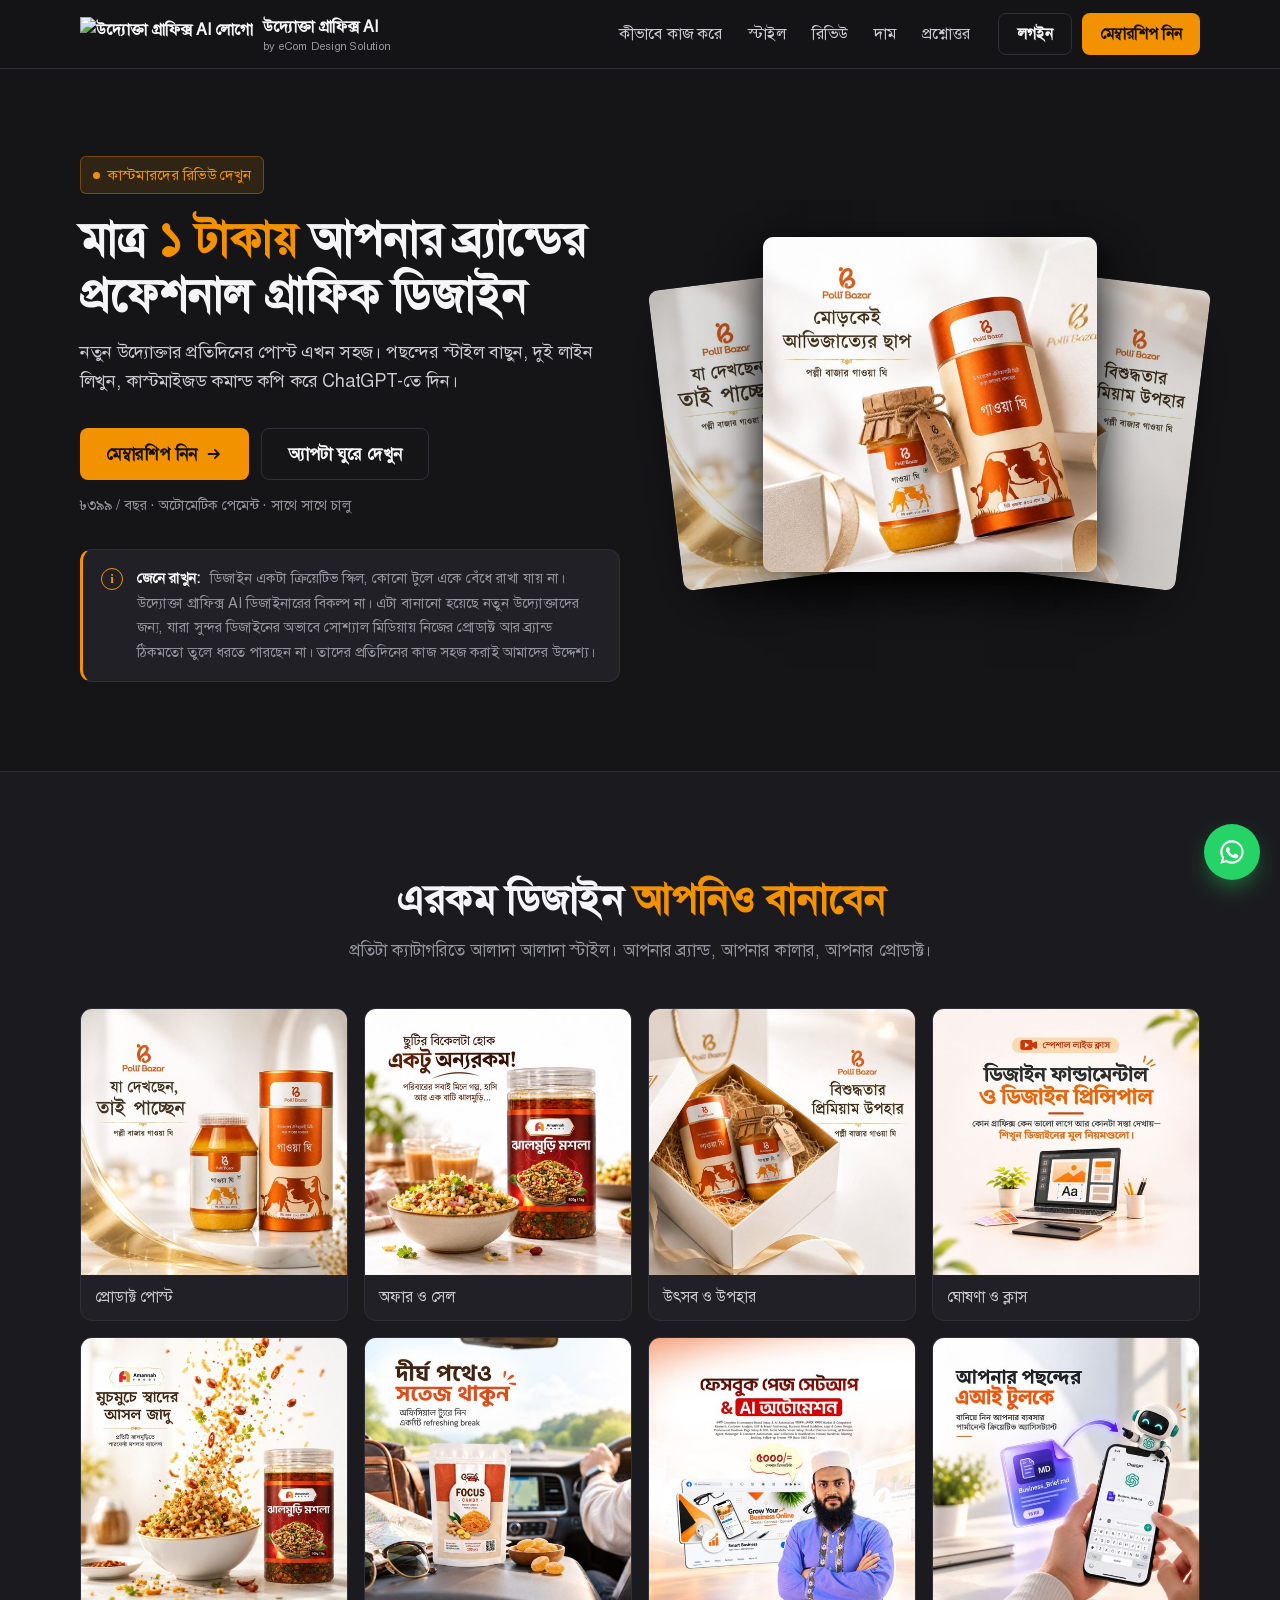
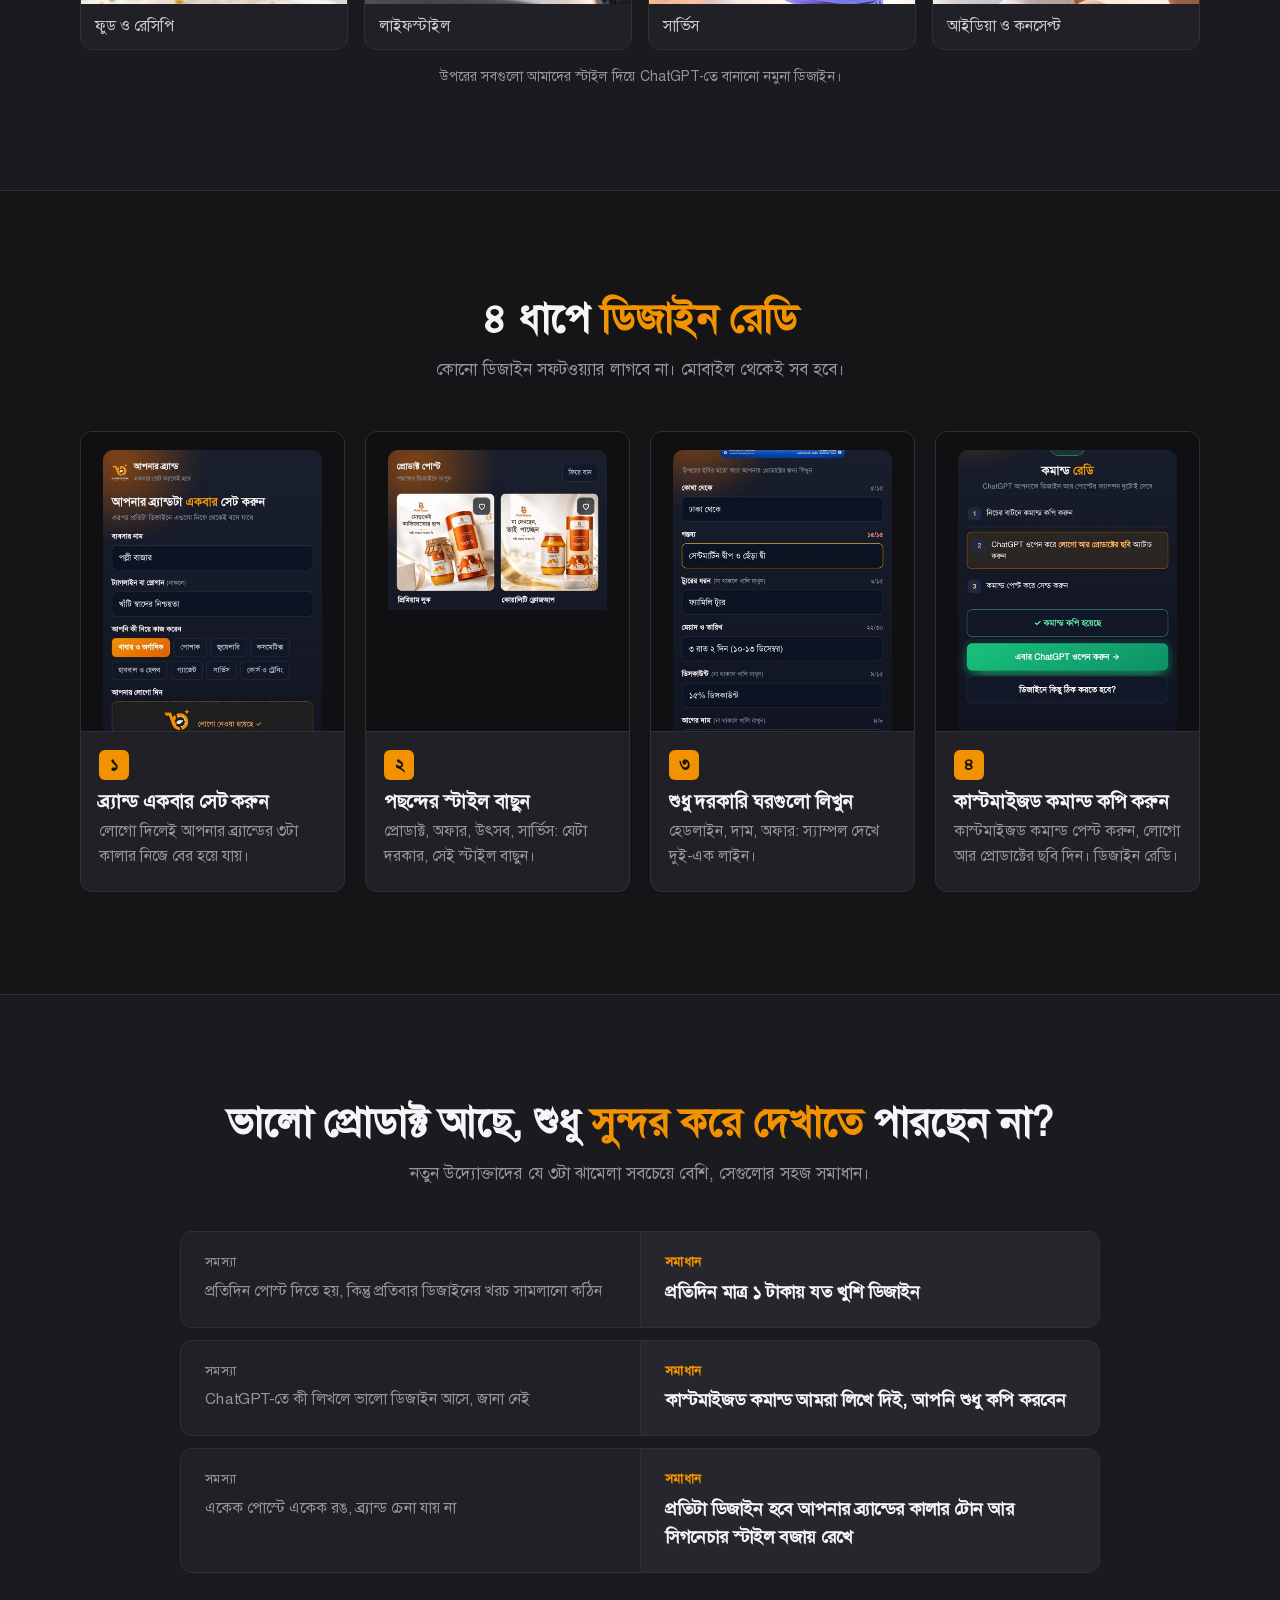
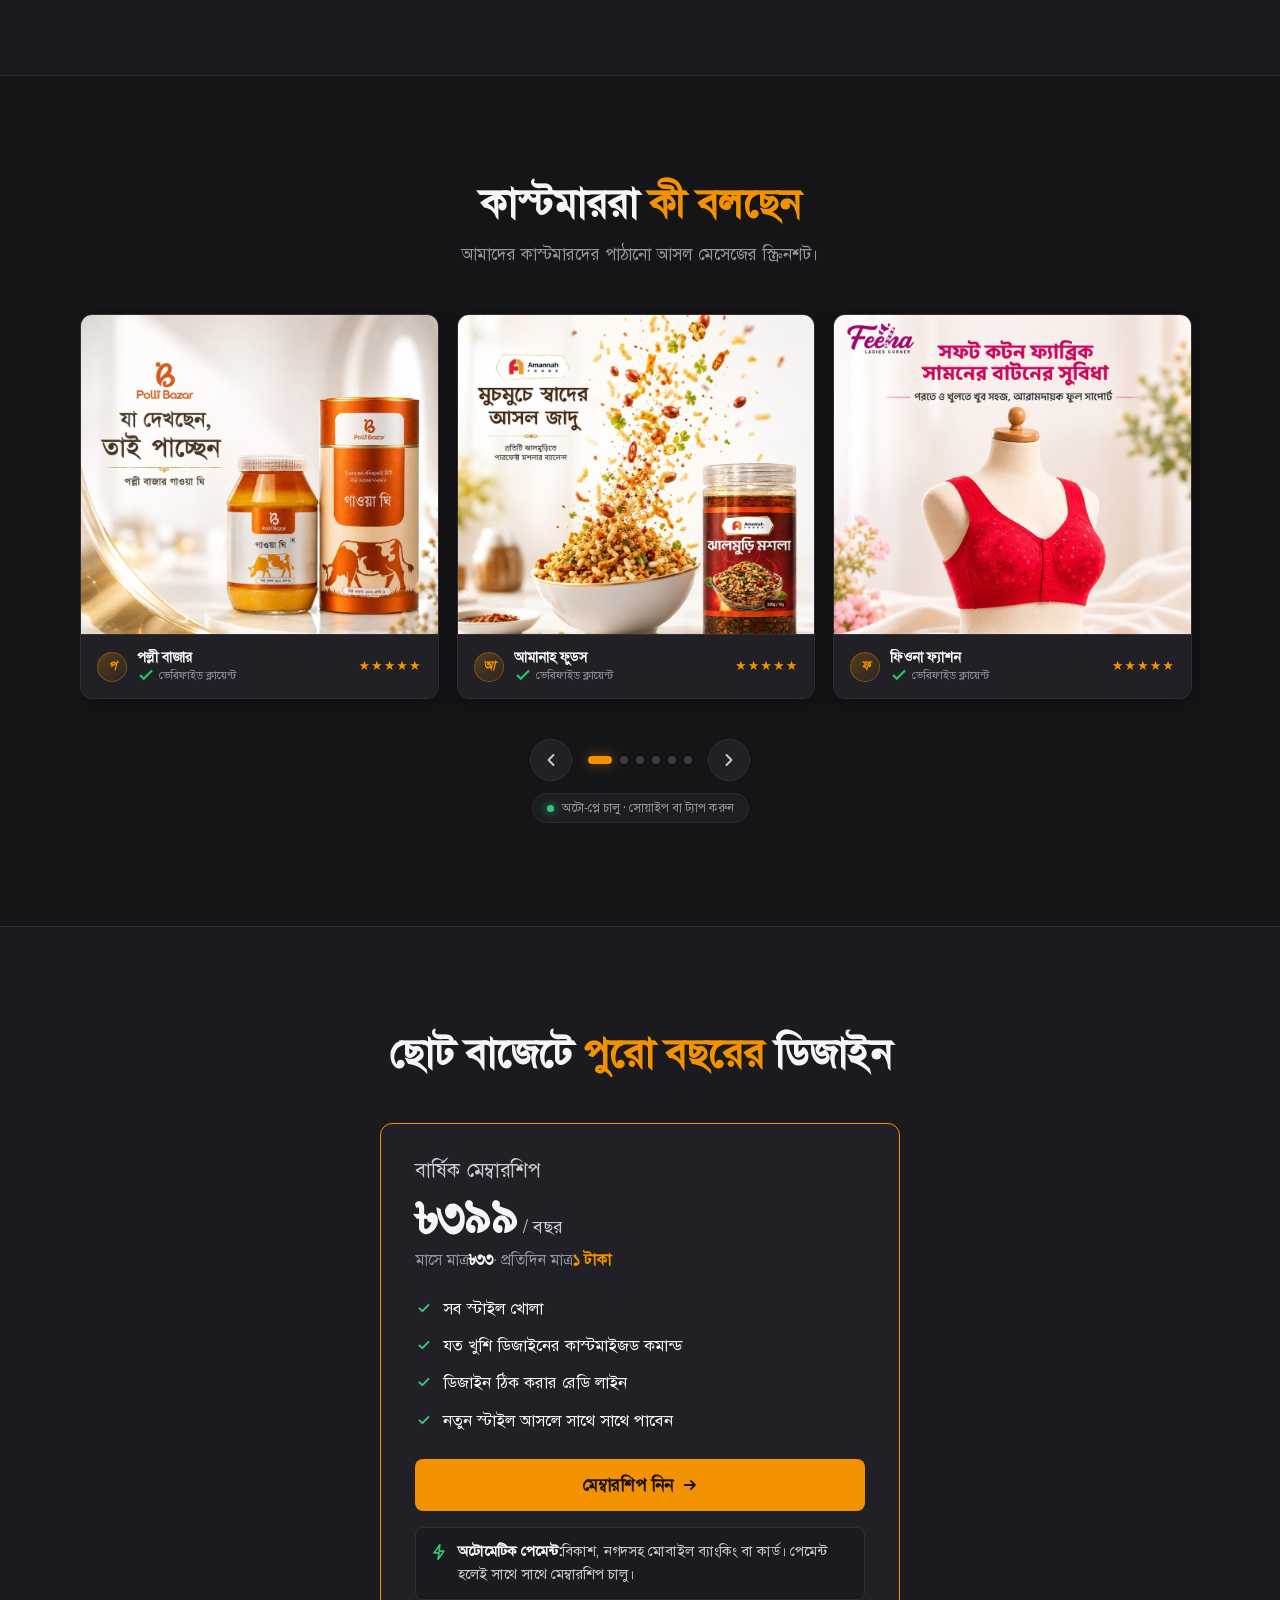
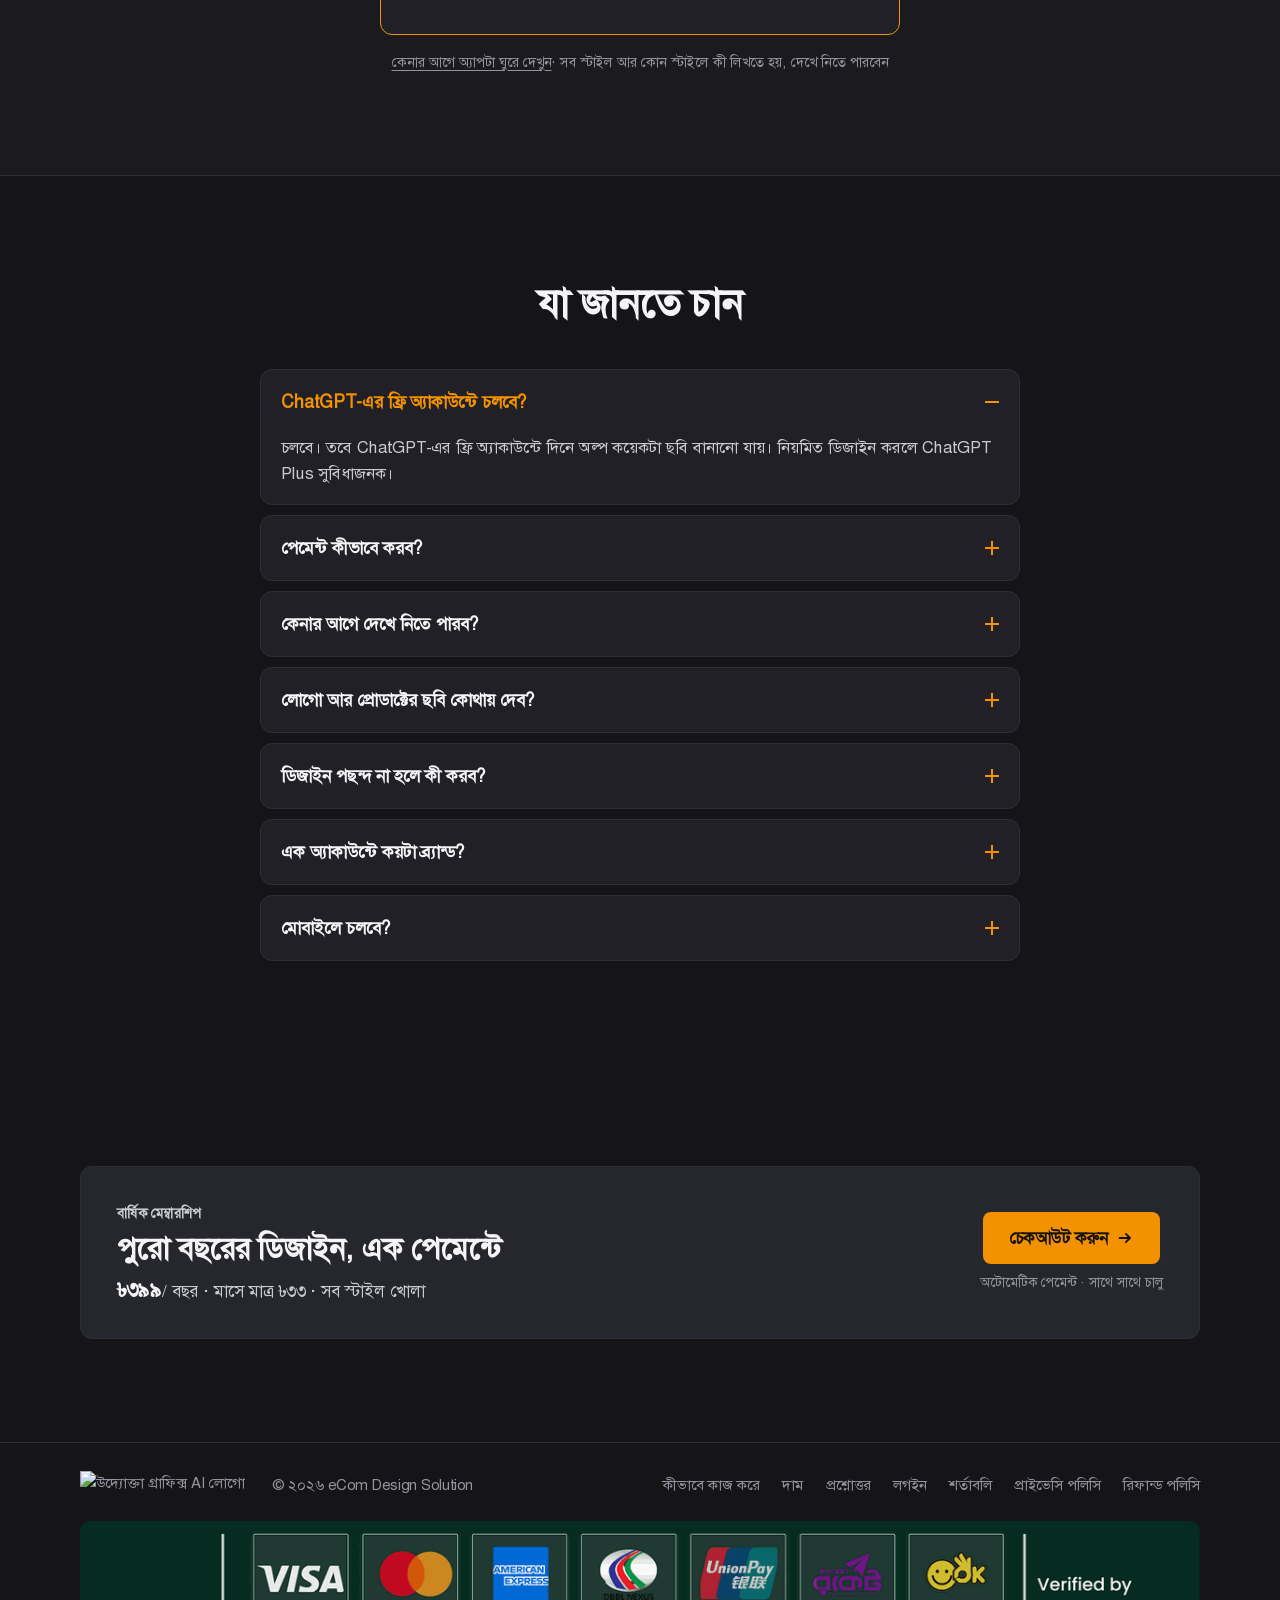
==== index.html @ bb4ae28c "commit" ====
<!DOCTYPE html>
<html lang="bn">
<head>
<meta charset="utf-8">
<meta name="viewport" content="width=device-width, initial-scale=1.0, viewport-fit=cover">
<meta name="theme-color" content="#151518">
<title>উদ্যোক্তা গ্রাফিক্স AI</title>
<link rel="manifest" href="manifest.json">
<link rel="apple-touch-icon" href="images/icon-192.png">
<link rel="icon" type="image/png" href="images/logos/logo.png">
<link rel="stylesheet" href="css/index.css">
</head>
<body>
<!-- ১. হেডার ও নেভিগেশন বার -->
<header><div class="wrap nav">
<a class="lg" href="#"><img alt="উদ্যোক্তা গ্রাফিক্স AI লোগো" src="images/logos/Uddokta%20Graphic%20Ai-01.png"/><span><span data-lp="L9cece10c">উদ্যোক্তা গ্রাফিক্স AI</span><small>by eCom Design Solution</small></span></a>
<ul><li><a data-lp="L5c9da3b7" href="#how">কীভাবে কাজ করে</a></li><li><a data-lp="Le28e2a93" href="#gallery">স্টাইল</a></li><li><a data-lp="Lf4ff07c8" href="#reviews">রিভিউ</a></li><li><a data-lp="Lcedb521e" href="#price">দাম</a></li><li><a data-lp="L116b6557" href="#faq">প্রশ্নোত্তর</a></li></ul>
<div class="act"><a class="btn gh" data-lp="L86b9a1b4" href="/app/login">লগইন</a><a class="btn pri" data-lp="Lbc82fc73" href="#price">মেম্বারশিপ নিন</a></div>
</div></header>
<main>
<!-- ২. হিরো সেকশন -->
<section class="hero"><div class="wrap hg">
<div class="htx">
<a class="badge" href="#reviews"><i></i><span data-lp="L352c7e19">কাস্টমারদের রিভিউ দেখুন</span></a>
<h1 data-lp="L9a6b7ddb">মাত্র <em>১ টাকায়</em> আপনার ব্র্যান্ডের<br class="db"/> প্রফেশনাল গ্রাফিক ডিজাইন</h1>
<p class="sub" data-lp="L77fd1d32">নতুন উদ্যোক্তার প্রতিদিনের পোস্ট এখন সহজ। পছন্দের স্টাইল বাছুন, দুই লাইন লিখুন, কাস্টমাইজড কমান্ড কপি করে ChatGPT-তে দিন।</p>
<div class="cta"><a class="btn pri" href="#price"><span data-lp="Lbc82fc73">মেম্বারশিপ নিন</span><svg aria-hidden="true" viewbox="0 0 20 20"><path d="M4 10h11m-4-4.5L15.5 10 11 14.5" fill="none" stroke="currentColor" stroke-linecap="round" stroke-linejoin="round" stroke-width="2"></path></svg></a><a class="btn gh" data-lp="L3caca433" href="/app/home">অ্যাপটা ঘুরে দেখুন</a></div>
<p class="pnote" data-lp="L1dfa3d6a">৳৩৯৯ / বছর · অটোমেটিক পেমেন্ট · সাথে সাথে চালু</p>
<aside aria-label="জেনে রাখুন" class="notice dsk"><span aria-hidden="true" class="ni">i</span><p><b data-lp="Lfc6a358a">জেনে রাখুন:</b> <span data-lp="L363a0682">ডিজাইন একটা ক্রিয়েটিভ স্কিল, কোনো টুলে একে বেঁধে রাখা যায় না। উদ্যোক্তা গ্রাফিক্স AI ডিজাইনারের বিকল্প না। এটা বানানো হয়েছে নতুন উদ্যোক্তাদের জন্য, যারা সুন্দর ডিজাইনের অভাবে সোশ্যাল মিডিয়ায় নিজের প্রোডাক্ট আর ব্র্যান্ড ঠিকমতো তুলে ধরতে পারছেন না। তাদের প্রতিদিনের কাজ সহজ করাই আমাদের উদ্দেশ্য।</span></p></aside>
</div>
<div class="vis">
<div class="flow">
<div class="stack">
<img alt="নমুনা ডিজাইন: যা দেখছেন, তাই পাচ্ছেন" class="v vl" src="images/hero/hero-left.jpg"/>
<img alt="নমুনা ডিজাইন: বিশুদ্ধতার প্রিমিয়াম উপহার" class="v vr" src="images/hero/hero-right.jpg"/>
<img alt="নমুনা ডিজাইন: মোড়কেই আভিজাত্যের ছাপ" class="v vf" src="images/hero/hero-main.jpg"/>
</div>
</div>
</div>
</div></section>
<!-- ৩. স্টাইল গ্যালারি প্রিভিউ -->
<section class="alt" id="gallery"><div class="wrap">
<h2 data-lp="L912edf36">এরকম ডিজাইন <em>আপনিও বানাবেন</em></h2>
<p class="lead" data-lp="Lc4bffb6d">প্রতিটা ক্যাটাগরিতে আলাদা আলাদা স্টাইল। আপনার ব্র্যান্ড, আপনার কালার, আপনার প্রোডাক্ট।</p>
<div class="gal"><figure class="gi"><img alt="প্রোডাক্ট পোস্ট স্টাইলের নমুনা ডিজাইন" loading="lazy" src="images/gallery/gal-1.jpg"><figcaption data-lp="Lec37d03c">প্রোডাক্ট পোস্ট</figcaption></figure><figure class="gi"><img alt="অফার ও সেল স্টাইলের নমুনা ডিজাইন" loading="lazy" src="images/gallery/gal-2.jpg"><figcaption data-lp="Lce8e2c96">অফার ও সেল</figcaption></figure><figure class="gi"><img alt="উৎসব ও উপহার স্টাইলের নমুনা ডিজাইন" loading="lazy" src="images/gallery/gal-3.jpg"><figcaption data-lp="L0201643d">উৎসব ও উপহার</figcaption></figure><figure class="gi"><img alt="ঘোষণা ও ক্লাস স্টাইলের নমুনা ডিজাইন" loading="lazy" src="images/gallery/gal-4.jpg"><figcaption data-lp="L11411b26">ঘোষণা ও ক্লাস</figcaption></figure><figure class="gi"><img alt="ফুড ও রেসিপি স্টাইলের নমুনা ডিজাইন" loading="lazy" src="images/gallery/gal-5.jpg"><figcaption data-lp="Labb4ebf6">ফুড ও রেসিপি</figcaption></figure><figure class="gi"><img alt="লাইফস্টাইল স্টাইলের নমুনা ডিজাইন" loading="lazy" src="images/gallery/gal-6.jpg"><figcaption data-lp="Le978e553">লাইফস্টাইল</figcaption></figure><figure class="gi"><img alt="সার্ভিস স্টাইলের নমুনা ডিজাইন" loading="lazy" src="images/gallery/gal-7.jpg"><figcaption data-lp="Le907c33b">সার্ভিস</figcaption></figure><figure class="gi"><img alt="আইডিয়া ও কনসেপ্ট স্টাইলের নমুনা ডিজাইন" loading="lazy" src="images/gallery/gal-8.jpg"><figcaption data-lp="La672b48a">আইডিয়া ও কনসেপ্ট</figcaption></figure></div>
<p class="note" data-lp="L420579b0">উপরের সবগুলো আমাদের স্টাইল দিয়ে ChatGPT-তে বানানো নমুনা ডিজাইন।</p>
<div class="gcta"><a class="btn pri" href="#price"><span data-lp="Lbc82fc73">মেম্বারশিপ নিন</span><svg aria-hidden="true" viewbox="0 0 20 20"><path d="M4 10h11m-4-4.5L15.5 10 11 14.5" fill="none" stroke="currentColor" stroke-linecap="round" stroke-linejoin="round" stroke-width="2"></path></svg></a></div>
<aside aria-label="জেনে রাখুন" class="notice mob"><span aria-hidden="true" class="ni">i</span><p><b data-lp="Lfc6a358a">জেনে রাখুন:</b> <span data-lp="L363a0682">ডিজাইন একটা ক্রিয়েটিভ স্কিল, কোনো টুলে একে বেঁধে রাখা যায় না। উদ্যোক্তা গ্রাফিক্স AI ডিজাইনারের বিকল্প না। এটা বানানো হয়েছে নতুন উদ্যোক্তাদের জন্য, যারা সুন্দর ডিজাইনের অভাবে সোশ্যাল মিডিয়ায় নিজের প্রোডাক্ট আর ব্র্যান্ড ঠিকমতো তুলে ধরতে পারছেন না। তাদের প্রতিদিনের কাজ সহজ করাই আমাদের উদ্দেশ্য।</span></p></aside>
</div></section>
<!-- ৪. কীভাবে কাজ করে (ধাপসমূহ) -->
<section id="how"><div class="wrap">
<h2 data-lp="Lfd2c2836">৪ ধাপে <em>ডিজাইন রেডি</em></h2>
<p class="lead" data-lp="Labd7bad2">কোনো ডিজাইন সফটওয়্যার লাগবে না। মোবাইল থেকেই সব হবে।</p>
<ol class="steps"><li class="step"><div class="shot"><img alt="অ্যাপের স্ক্রিন: ব্র্যান্ড একবার সেট করুন" loading="lazy" src="images/steps/step-1.jpg"></div><div class="stx"><span class="sn">১</span><h3 data-lp="L999f7cc6">ব্র্যান্ড একবার সেট করুন</h3><p data-lp="Lfffe39e7">লোগো দিলেই আপনার ব্র্যান্ডের ৩টা কালার নিজে বের হয়ে যায়।</p></div></li><li class="step"><div class="shot"><img alt="অ্যাপের স্ক্রিন: পছন্দের স্টাইল বাছুন" loading="lazy" src="images/steps/step-2.jpg"></div><div class="stx"><span class="sn">২</span><h3 data-lp="L0d15c4db">পছন্দের স্টাইল বাছুন</h3><p data-lp="Lbd2a894a">প্রোডাক্ট, অফার, উৎসব, সার্ভিস: যেটা দরকার, সেই স্টাইল বাছুন।</p></div></li><li class="step"><div class="shot"><img alt="অ্যাপের স্ক্রিন: শুধু দরকারি ঘরগুলো লিখুন" loading="lazy" src="images/steps/step-3.jpg"></div><div class="stx"><span class="sn">৩</span><h3 data-lp="L6cfbaad4">শুধু দরকারি ঘরগুলো লিখুন</h3><p data-lp="L053e06a0">হেডলাইন, দাম, অফার: স্যাম্পল দেখে দুই-এক লাইন।</p></div></li><li class="step"><div class="shot"><img alt="অ্যাপের স্ক্রিন: কাস্টমাইজড কমান্ড কপি করুন" loading="lazy" src="images/steps/step-4.jpg"></div><div class="stx"><span class="sn">৪</span><h3 data-lp="L8f53e7f9">কাস্টমাইজড কমান্ড কপি করুন</h3><p data-lp="L7133927c">কাস্টমাইজড কমান্ড পেস্ট করুন, লোগো আর প্রোডাক্টের ছবি দিন। ডিজাইন রেডি।</p></div></li></ol>
</div></section>
<!-- ৫. সমস্যা ও সমাধান -->
<section class="alt"><div class="wrap">
<h2 data-lp="Lb25a4e3b">ভালো প্রোডাক্ট আছে, শুধু <em>সুন্দর করে দেখাতে</em> পারছেন না?</h2>
<p class="lead" data-lp="L3cde1794">নতুন উদ্যোক্তাদের যে ৩টা ঝামেলা সবচেয়ে বেশি, সেগুলোর সহজ সমাধান।</p>
<div class="pains"><div class="pr"><div class="pb"><small data-lp="Lb440835f">সমস্যা</small><p data-lp="Lbb15bc8b">প্রতিদিন পোস্ট দিতে হয়, কিন্তু প্রতিবার ডিজাইনের খরচ সামলানো কঠিন</p></div><div class="pg"><small data-lp="L717169a8">সমাধান</small><p data-lp="L8fce5c72">প্রতিদিন মাত্র ১ টাকায় যত খুশি ডিজাইন</p></div></div><div class="pr"><div class="pb"><small data-lp="Lb440835f">সমস্যা</small><p data-lp="Lb2ff6aff">ChatGPT-তে কী লিখলে ভালো ডিজাইন আসে, জানা নেই</p></div><div class="pg"><small data-lp="L717169a8">সমাধান</small><p data-lp="L2d2ed60a">কাস্টমাইজড কমান্ড আমরা লিখে দিই, আপনি শুধু কপি করবেন</p></div></div><div class="pr"><div class="pb"><small data-lp="Lb440835f">সমস্যা</small><p data-lp="Lede0b8bb">একেক পোস্টে একেক রঙ, ব্র্যান্ড চেনা যায় না</p></div><div class="pg"><small data-lp="L717169a8">সমাধান</small><p data-lp="L5ff567d7">প্রতিটা ডিজাইন হবে আপনার ব্র্যান্ডের কালার টোন আর সিগনেচার স্টাইল বজায় রেখে</p></div></div></div>
</div></section>
<!-- ৬. কাস্টমার রিভিউ সেকশন -->
<section id="reviews"><div class="wrap">
<h2 data-lp="Le0384155">কাস্টমাররা <em>কী বলছেন</em></h2>
<p class="lead" data-lp="L0b59cb68">আমাদের কাস্টমারদের পাঠানো আসল মেসেজের স্ক্রিনশট।</p>
<div class="revs"><figure class="rv"><div class="rs"><img src="images/samples/polli-quality.jpg" alt="পল্লী বাজার" loading="lazy"></div><figcaption class="who"><div class="who-left"><i>প</i><div class="who-meta"><b>পল্লী বাজার</b><small><svg width="11" height="11" viewBox="0 0 24 24" fill="none" stroke="#22c55e" stroke-width="3"><polyline points="20 6 9 17 4 12"/></svg>ভেরিফাইড ক্লায়েন্ট</small></div></div><span class="who-stars">★★★★★</span></figcaption></figure><figure class="rv"><div class="rs"><img src="images/samples/amannah-action.jpg" alt="আমানাহ ফুডস" loading="lazy"></div><figcaption class="who"><div class="who-left"><i>আ</i><div class="who-meta"><b>আমানাহ ফুডস</b><small><svg width="11" height="11" viewBox="0 0 24 24" fill="none" stroke="#22c55e" stroke-width="3"><polyline points="20 6 9 17 4 12"/></svg>ভেরিফাইড ক্লায়েন্ট</small></div></div><span class="who-stars">★★★★★</span></figcaption></figure><figure class="rv"><div class="rs"><img src="images/samples/feena-offer.jpg" alt="ফিওনা ফ্যাশন" loading="lazy"></div><figcaption class="who"><div class="who-left"><i>ফ</i><div class="who-meta"><b>ফিওনা ফ্যাশন</b><small><svg width="11" height="11" viewBox="0 0 24 24" fill="none" stroke="#22c55e" stroke-width="3"><polyline points="20 6 9 17 4 12"/></svg>ভেরিফাইড ক্লায়েন্ট</small></div></div><span class="who-stars">★★★★★</span></figcaption></figure><figure class="rv"><div class="rs"><img src="images/samples/tr-offer.jpg" alt="ট্রাভেলার্স পয়েন্ট" loading="lazy"></div><figcaption class="who"><div class="who-left"><i>ট</i><div class="who-meta"><b>ট্রাভেলার্স পয়েন্ট</b><small><svg width="11" height="11" viewBox="0 0 24 24" fill="none" stroke="#22c55e" stroke-width="3"><polyline points="20 6 9 17 4 12"/></svg>ভেরিফাইড ক্লায়েন্ট</small></div></div><span class="who-stars">★★★★★</span></figcaption></figure><figure class="rv"><div class="rs"><img src="images/samples/gadget-watt.jpg" alt="গ্যাজেট মার্ট" loading="lazy"></div><figcaption class="who"><div class="who-left"><i>গ</i><div class="who-meta"><b>গ্যাজেট মার্ট</b><small><svg width="11" height="11" viewBox="0 0 24 24" fill="none" stroke="#22c55e" stroke-width="3"><polyline points="20 6 9 17 4 12"/></svg>ভেরিফাইড ক্লায়েন্ট</small></div></div><span class="who-stars">★★★★★</span></figcaption></figure><figure class="rv"><div class="rs"><img src="images/samples/dental.jpg" alt="ডেন্টাল কেয়ার" loading="lazy"></div><figcaption class="who"><div class="who-left"><i>ড</i><div class="who-meta"><b>ডেন্টাল কেয়ার</b><small><svg width="11" height="11" viewBox="0 0 24 24" fill="none" stroke="#22c55e" stroke-width="3"><polyline points="20 6 9 17 4 12"/></svg>ভেরিফাইড ক্লায়েন্ট</small></div></div><span class="who-stars">★★★★★</span></figcaption></figure></div>
<div class="rev-nav" aria-label="কাস্টমার রিভিউ স্লাইডার">
<div class="rev-ctrls">
<button class="rev-btn prev" type="button" aria-label="আগের রিভিউ"><svg aria-hidden="true" viewBox="0 0 20 20"><path d="M12.5 15l-5-5 5-5" fill="none" stroke="currentColor" stroke-width="2" stroke-linecap="round" stroke-linejoin="round"/></svg></button>
<div class="rev-dots" role="tablist"><button class="rev-dot active" type="button" role="tab" aria-label="রিভিউ ১" aria-selected="true" data-idx="0"></button><button class="rev-dot" type="button" role="tab" aria-label="রিভিউ ২" aria-selected="false" data-idx="1"></button><button class="rev-dot" type="button" role="tab" aria-label="রিভিউ ৩" aria-selected="false" data-idx="2"></button><button class="rev-dot" type="button" role="tab" aria-label="রিভিউ ৪" aria-selected="false" data-idx="3"></button><button class="rev-dot" type="button" role="tab" aria-label="রিভিউ ৫" aria-selected="false" data-idx="4"></button><button class="rev-dot" type="button" role="tab" aria-label="রিভিউ ৬" aria-selected="false" data-idx="5"></button></div>
<button class="rev-btn next" type="button" aria-label="পরের রিভিউ"><svg aria-hidden="true" viewBox="0 0 20 20"><path d="M7.5 5l5 5-5 5" fill="none" stroke="currentColor" stroke-width="2" stroke-linecap="round" stroke-linejoin="round"/></svg></button>
</div>
<div class="rev-hint-wrap"><span class="rev-live-dot" title="অটো-প্লে চালু"></span><span class="rev-hint">অটো-প্লে চালু · সোয়াইপ বা ট্যাপ করুন</span></div>
</div>
</div></section>
<!-- ৭. মেম্বারশিপ ও প্যাকেজ মূল্য -->
<section class="alt" id="price"><div class="wrap">
<h2 data-lp="L3d456c57">ছোট বাজেটে <em>পুরো বছরের</em> ডিজাইন</h2>
<div class="plans one">
<div class="pl best">
<h3 data-lp="Ld7b944f3">বার্ষিক মেম্বারশিপ</h3>
<div class="price"><span data-lp="L6960aaba">৳৩৯৯</span><small data-lp="Le4e3d29a"> / বছর</small></div><div class="per"><span data-lp="Lbfba3042">মাসে মাত্র</span><b data-lp="Lf3e412ae" style="color:var(--ink)">৳৩৩</b><span data-lp="Lde7f2668">· প্রতিদিন মাত্র</span><b data-lp="L94c4d4e9" style="color:var(--or)">১ টাকা</b></div>
<ul><li><svg aria-hidden="true" viewbox="0 0 20 20"><path d="M5 10.5l3.2 3L15 6.5" fill="none" stroke="currentColor" stroke-linecap="round" stroke-linejoin="round" stroke-width="2.2"></path></svg><span data-lp="Lfdb31ebe">সব স্টাইল খোলা</span></li><li><svg aria-hidden="true" viewbox="0 0 20 20"><path d="M5 10.5l3.2 3L15 6.5" fill="none" stroke="currentColor" stroke-linecap="round" stroke-linejoin="round" stroke-width="2.2"></path></svg><span data-lp="L7f56b9bd">যত খুশি ডিজাইনের কাস্টমাইজড কমান্ড</span></li><li><svg aria-hidden="true" viewbox="0 0 20 20"><path d="M5 10.5l3.2 3L15 6.5" fill="none" stroke="currentColor" stroke-linecap="round" stroke-linejoin="round" stroke-width="2.2"></path></svg><span data-lp="L237c40ea">ডিজাইন ঠিক করার রেডি লাইন</span></li><li><svg aria-hidden="true" viewbox="0 0 20 20"><path d="M5 10.5l3.2 3L15 6.5" fill="none" stroke="currentColor" stroke-linecap="round" stroke-linejoin="round" stroke-width="2.2"></path></svg><span data-lp="L5a04ad75">নতুন স্টাইল আসলে সাথে সাথে পাবেন</span></li></ul>
<a class="btn pri" href="/app/checkout"><span data-lp="Lbc82fc73">মেম্বারশিপ নিন</span><svg aria-hidden="true" viewbox="0 0 20 20"><path d="M4 10h11m-4-4.5L15.5 10 11 14.5" fill="none" stroke="currentColor" stroke-linecap="round" stroke-linejoin="round" stroke-width="2"></path></svg></a>
<div class="auto"><svg aria-hidden="true" viewbox="0 0 20 20"><path d="M11 2 4.5 11H10l-1 7 6.5-9H10z" fill="none" stroke="currentColor" stroke-linejoin="round" stroke-width="1.8"></path></svg><span><b data-lp="L42b772dc">অটোমেটিক পেমেন্ট:</b><span data-lp="L52ddc59d">বিকাশ, নগদসহ মোবাইল ব্যাংকিং বা কার্ড। পেমেন্ট হলেই সাথে সাথে মেম্বারশিপ চালু।</span></span></div>
</div>
</div>
<p class="note"><a data-lp="L79862389" href="/app/home" style="text-decoration:underline;text-underline-offset:3px">কেনার আগে অ্যাপটা ঘুরে দেখুন</a><span data-lp="L4300ab0e">· সব স্টাইল আর কোন স্টাইলে কী লিখতে হয়, দেখে নিতে পারবেন</span></p>
</div></section>
<!-- ৮. সাধারণ জিজ্ঞাসা (FAQ) -->
<section id="faq"><div class="wrap">
<h2 data-lp="Ld949bef8">যা জানতে চান</h2>
<div class="faqs"><details class="fq" open=""><summary><span data-lp="L5096a685">ChatGPT-এর ফ্রি অ্যাকাউন্টে চলবে?</span><span aria-hidden="true" class="pm"></span></summary><p data-lp="Ld55fb0c6">চলবে। তবে ChatGPT-এর ফ্রি অ্যাকাউন্টে দিনে অল্প কয়েকটা ছবি বানানো যায়। নিয়মিত ডিজাইন করলে ChatGPT Plus সুবিধাজনক।</p></details><details class="fq"><summary><span data-lp="L6e720ddd">পেমেন্ট কীভাবে করব?</span><span aria-hidden="true" class="pm"></span></summary><p data-lp="L6ac27f21">অ্যাপেই অটোমেটিক পেমেন্ট: বিকাশ, নগদসহ মোবাইল ব্যাংকিং বা কার্ড দিয়ে। পেমেন্ট হলেই সাথে সাথে মেম্বারশিপ চালু, কাউকে কিছু পাঠাতে বা অপেক্ষা করতে হবে না।</p></details><details class="fq"><summary><span data-lp="L799469ba">কেনার আগে দেখে নিতে পারব?</span><span aria-hidden="true" class="pm"></span></summary><p data-lp="Ld6aa5712">হ্যাঁ। অ্যাপটা ঘুরে দেখতে পারবেন: সব স্টাইল, আর কোন স্টাইলে কী লিখতে হয়। কাস্টমাইজড কমান্ড বানাতে মেম্বারশিপ লাগবে।</p></details><details class="fq"><summary><span data-lp="L9ea921c8">লোগো আর প্রোডাক্টের ছবি কোথায় দেব?</span><span aria-hidden="true" class="pm"></span></summary><p data-lp="Le561135a">কাস্টমাইজড কমান্ড পেস্ট করার সময় ChatGPT-তেই লোগো আর প্রোডাক্টের ছবি অ্যাটাচ করবেন।</p></details><details class="fq"><summary><span data-lp="L217be51c">ডিজাইন পছন্দ না হলে কী করব?</span><span aria-hidden="true" class="pm"></span></summary><p data-lp="L7579c3d9">অ্যাপে রেডি লাইন আছে: "লেখা ভেঙে গেছে", "লেখার জায়গা বাড়াও" এরকম। কপি করে একই চ্যাটে দিলেই ঠিক হবে।</p></details><details class="fq"><summary><span data-lp="Ldfe1bbda">এক অ্যাকাউন্টে কয়টা ব্র্যান্ড?</span><span aria-hidden="true" class="pm"></span></summary><p data-lp="Le2c352f3">একটা অ্যাকাউন্টে একটা ব্র্যান্ড। ব্র্যান্ডের নাম একবার দিলে আর বদলায় না।</p></details><details class="fq"><summary><span data-lp="L6d8fdbcf">মোবাইলে চলবে?</span><span aria-hidden="true" class="pm"></span></summary><p data-lp="L22a8acd8">হ্যাঁ। মোবাইলের ব্রাউজারেই পুরো অ্যাপ চলে, আলাদা কোনো সফটওয়্যার লাগবে না।</p></details></div>
</div></section>
<!-- ৯. শেষ CTA সেকশন -->
<section><div class="wrap">
<div class="end">
<div><span class="eb" data-lp="Ld7b944f3">বার্ষিক মেম্বারশিপ</span><h2 data-lp="L1ab91c76">পুরো বছরের ডিজাইন, এক পেমেন্টে</h2><p><b class="ep" data-lp="L6960aaba">৳৩৯৯</b><span data-lp="Lb03cd3d0">/ বছর · মাসে মাত্র ৳৩৩ · সব স্টাইল খোলা</span></p></div>
<div class="eact"><a class="btn pri" href="/app/checkout"><span data-lp="L56e8cc25">চেকআউট করুন</span><svg aria-hidden="true" viewbox="0 0 20 20"><path d="M4 10h11m-4-4.5L15.5 10 11 14.5" fill="none" stroke="currentColor" stroke-linecap="round" stroke-linejoin="round" stroke-width="2"></path></svg></a><small data-lp="L7a672637">অটোমেটিক পেমেন্ট · সাথে সাথে চালু</small></div>
</div>
</div></section>
</main>
<!-- ১০. ফুটার ও যোগাযোগ -->
<footer><div class="wrap ft">
<a class="lg" href="#"><img alt="উদ্যোক্তা গ্রাফিক্স AI লোগো" src="images/logos/Uddokta%20Graphic%20Ai-01.png"/></a>
<span>© ২০২৬ eCom Design Solution</span>
<nav><a data-lp="L5c9da3b7" href="#how">কীভাবে কাজ করে</a><a data-lp="Lcedb521e" href="#price">দাম</a><a data-lp="L116b6557" href="#faq">প্রশ্নোত্তর</a><a href="/app/login">লগইন</a><a data-lp="Lb97fa88f" href="/app/terms">শর্তাবলি</a><a data-lp="L419acdf7" href="/app/privacy">প্রাইভেসি পলিসি</a><a data-lp="Ld280386c" href="/app/refund">রিফান্ড পলিসি</a></nav>
</div>
<div class="wrap epsf"><picture><source media="(min-width:900px)" srcset="images/eps-footer-desktop.png"/><img alt="Pay with Visa, Mastercard, bKash, Nagad, Rocket and more, verified by EPS" loading="lazy" src="images/eps-footer-mobile.png"/></picture></div></footer>
<a aria-label="WhatsApp-এ মেসেজ করুন" class="wa" data-lph="L2cf496e7" href="https://wa.me/8801978376462" rel="noopener" target="_blank"><svg aria-hidden="true" viewbox="0 0 24 24"><path d="M12 2a10 10 0 00-8.6 15.1L2 22l5-1.3A10 10 0 1012 2zm0 18.2a8.2 8.2 0 01-4.2-1.2l-.3-.2-3 .8.8-2.9-.2-.3A8.2 8.2 0 1112 20.2zm4.5-6.1c-.2-.1-1.5-.7-1.7-.8s-.4-.1-.6.1-.7.8-.8 1-.3.2-.5.1a6.7 6.7 0 01-3.3-2.9c-.3-.4.3-.4.7-1.4.1-.2 0-.3 0-.4l-.8-1.8c-.2-.5-.4-.4-.6-.4h-.5a1 1 0 00-.7.3 3 3 0 00-.9 2.2 5.2 5.2 0 001.1 2.7 11.8 11.8 0 004.5 4c1.7.7 2.3.8 3.2.6a2.7 2.7 0 001.7-1.2 2.2 2.2 0 00.2-1.2c-.1-.1-.3-.2-.5-.3z" fill="currentColor"></path></svg></a>
<!-- ১১. স্ক্রিপ্ট: লাইভ কনটেন্ট সিঙ্ক -->
<script src="js/index.js"></script>
</body>
</html>
---- css/index.css ----
@font-face{font-family:SL;src:url([data-uri]) format("woff2")}
/* --- ১. বেসিক লেআউট ও কালার ভেরিয়েবল --- */
:root{
  --bg:#151518; --bg2:#1B1B1F; --card:#202026; --card2:#26262D; --line:#2F2F37;
  --ink:#F5F5F7; --ink2:#C9CAD2; --mut:#93949E;
  --or:#F39200; --or2:#DE5E00; --orT:rgba(243,146,0,.12); --gr:#34C77B; --rd:#F0606A;
  --r-btn:8px; --r-card:12px; --r-chip:6px;
  --f:SL,"Noto Sans Bengali","Hind Siliguri",system-ui,sans-serif;
  --nav-h:68px;
  color-scheme:dark;
}
*{box-sizing:border-box;margin:0;padding:0}
html{overflow-x:hidden;max-width:100%}
body{background:var(--bg);color:var(--ink);font-family:var(--f);font-size:17px;line-height:1.6;-webkit-font-smoothing:antialiased;overflow-x:hidden;max-width:100%;position:relative;padding-top:calc(var(--nav-h) + env(safe-area-inset-top,0px))}
section,.hero,footer{overflow-x:clip}
img{max-width:100%;display:block}
a{color:inherit;text-decoration:none}
.wrap{max-width:1160px;margin:0 auto;padding-left:max(20px,env(safe-area-inset-left,0px));padding-right:max(20px,env(safe-area-inset-right,0px))}
em{font-style:normal;color:var(--or)}
h1,h2,h3{line-height:1.25;text-wrap:balance;font-weight:700}
h2{font-size:clamp(28px,3.4vw,40px);text-align:center}
.lead{color:var(--ink2);text-align:center;max-width:620px;margin:12px auto 0}
section{padding-block:clamp(64px,8vw,104px)}
.alt{background:var(--bg2);border-block:1px solid var(--line)}
svg{width:18px;height:18px;flex:none}

/* --- ২. বাটন ও নেভিগেশন স্টাইল --- */
.btn{display:inline-flex;align-items:center;justify-content:center;gap:8px;height:52px;padding:0 26px;border-radius:var(--r-btn);font:700 17px var(--f);cursor:pointer;border:0;transition:transform .15s,background .15s;white-space:nowrap}
.btn.pri{background:var(--or);color:#16110a}
.btn.pri:hover{background:#ffa21a;transform:translateY(-1px)}
.btn.gh{background:transparent;color:var(--ink);border:1.5px solid var(--line)}
.btn.gh:hover{border-color:var(--mut)}
.btn:focus-visible,summary:focus-visible{outline:2px solid var(--or);outline-offset:3px}

header{position:fixed;top:0;left:0;right:0;width:100%;z-index:100;background:rgba(21,21,24,.85);backdrop-filter:blur(14px);-webkit-backdrop-filter:blur(14px);border-bottom:1px solid var(--line);padding-top:env(safe-area-inset-top,0px);transition:background .25s ease,box-shadow .25s ease,border-color .25s ease}
header.scrolled{background:rgba(18,18,22,.95);border-bottom-color:rgba(243,146,0,.25);box-shadow:0 8px 24px -6px rgba(0,0,0,.6)}
.nav{display:flex;align-items:center;gap:28px;height:68px;flex-wrap:nowrap}
.nav .lg{display:flex;align-items:center;gap:10px;font-weight:700;font-size:16px;flex-shrink:0;min-width:0;white-space:nowrap}
.nav .lg img{height:34px;flex-shrink:0}
.nav .lg small{display:block;font-size:11.5px;color:var(--mut);font-weight:400;line-height:1.2}
.nav ul{display:flex;gap:26px;list-style:none;margin-left:auto;font-size:16px;color:var(--ink2)}
.nav ul a:hover{color:var(--ink)}
.nav .act{display:flex;gap:10px;flex-shrink:0}
.nav .btn{height:42px;padding:0 18px;font-size:15.5px;white-space:nowrap;flex-shrink:0}

/* --- ৩. হিরো সেকশন ও কার্ড স্ট্যাক --- */
.hero{padding-block:clamp(48px,7vw,88px) clamp(56px,7vw,96px)}
.hg{display:grid;grid-template-columns:1.15fr .85fr;gap:48px;align-items:center}
.htx{display:flex;flex-direction:column;align-items:flex-start}
.badge{display:inline-flex;align-items:center;gap:8px;font-size:15px;color:var(--or);background:var(--orT);border:1px solid rgba(243,146,0,.35);padding:6px 12px;border-radius:var(--r-chip)}
.badge i{width:7px;height:7px;border-radius:50%;background:var(--or)}
.hero h1{font-size:clamp(30px,3.7vw,46px);line-height:1.22;margin:18px 0 14px}
.hero .sub{font-size:18px;color:var(--ink2);max-width:540px}
.cta{display:flex;flex-wrap:wrap;gap:12px;margin-top:32px}
.notice{display:flex;gap:14px;align-items:flex-start;margin-top:32px;max-width:560px;padding:16px 18px;border-radius:12px;background:var(--card);border:1px solid var(--line);border-left:3px solid var(--or)}
.notice .ni{flex:none;width:22px;height:22px;border-radius:50%;border:1.5px solid var(--or);color:var(--or);display:grid;place-items:center;font-weight:700;font-size:13px;margin-top:2px;font-family:Georgia,serif}
.notice p{font-size:14.5px;line-height:1.7;color:var(--ink2)}
.notice b{color:var(--ink);margin-right:6px}
.trust{display:flex;flex-wrap:wrap;gap:10px 22px;margin-top:28px;font-size:15.5px;color:var(--ink2)}
.trust span{display:inline-flex;align-items:center;gap:7px}
.trust svg{color:var(--gr)}
.trust b{color:var(--ink)}

.vis{position:relative;display:flex;justify-content:center}
.phone{width:min(254px,78%);aspect-ratio:600/1150;border:9px solid #0B0B0D;outline:1px solid #3A3A44;border-radius:34px;overflow:hidden;background:#000;box-shadow:0 40px 80px -30px rgba(0,0,0,.8)}
.phone img{width:100%;height:100%;object-fit:cover;object-position:top}
.fl{position:absolute;width:150px;border-radius:10px;overflow:hidden;border:3px solid var(--card2);box-shadow:0 24px 48px -18px rgba(0,0,0,.85)}
.fl.a{left:0;top:12%;transform:rotate(-5deg)}
.fl.b{right:0;bottom:10%;transform:rotate(5deg)}
.fl span{position:absolute;left:8px;bottom:8px;font-size:12px;background:rgba(0,0,0,.72);color:#fff;padding:2px 8px;border-radius:5px}

/* --- ৪. ফিচার ধাপ ও সমস্যা-সমাধান --- */
.steps{list-style:none;display:grid;grid-template-columns:repeat(4,1fr);gap:20px;margin-top:48px;counter-reset:s}
.step{background:var(--card);border:1px solid var(--line);border-radius:var(--r-card);overflow:hidden;display:flex;flex-direction:column}
.shot{height:300px;overflow:hidden;background:#101013;border-bottom:1px solid var(--line);padding:18px 22px 0}
.shot img{border-radius:10px 10px 0 0;width:100%}
.stx{padding:18px 18px 22px}
.sn{display:inline-grid;place-items:center;width:30px;height:30px;border-radius:var(--r-chip);background:var(--or);color:#16110a;font-weight:700;font-size:16px;margin-bottom:10px}
.stx h3{font-size:19px}
.stx p{font-size:15.5px;color:var(--ink2);margin-top:6px}

.pains{max-width:920px;margin:44px auto 0;display:grid;gap:12px}
.pr{display:grid;grid-template-columns:1fr 1fr;background:var(--card);border:1px solid var(--line);border-radius:var(--r-card);overflow:hidden}
.pr>div{padding:20px 24px}
.pr small{display:block;font-size:13px;letter-spacing:.02em;margin-bottom:6px}
.pr p{font-size:17px;line-height:1.55}
.pb small{color:var(--mut)}
.pb p{color:var(--ink2)}
.pg{border-left:1px solid var(--line);background:var(--card2)}
.pg small{color:var(--or);font-weight:700}
.pg p{color:var(--ink);font-weight:700}

/* --- ৫. গ্যালারি ও প্যাকেজ প্রাইসিং --- */
.gal{display:grid;grid-template-columns:repeat(4,1fr);gap:16px;margin-top:44px}
.gi{background:var(--card);border:1px solid var(--line);border-radius:var(--r-card);overflow:hidden;position:relative;cursor:pointer;transition:transform .35s cubic-bezier(.16,1,.3,1),border-color .3s ease,box-shadow .35s cubic-bezier(.16,1,.3,1);will-change:transform}
.gi img{aspect-ratio:1/1;object-fit:cover;width:100%;display:block;transition:transform .5s cubic-bezier(.16,1,.3,1),filter .35s ease;will-change:transform}
.gi figcaption{padding:10px 14px;font-size:15.5px;color:var(--ink2);transition:color .25s ease,background .25s ease}
@media(hover:hover){
  .gi:hover{transform:translateY(-6px);border-color:rgba(243,146,0,.45);box-shadow:0 16px 36px -6px rgba(0,0,0,.65),0 0 0 1px rgba(243,146,0,.15)}
  .gi:hover img{transform:scale(1.06);filter:brightness(1.04) contrast(1.02)}
  .gi:hover figcaption{color:var(--ink)}
}
.gi:active{transform:scale(.98)}
.note{text-align:center;font-size:14px;color:var(--mut);margin-top:16px}

.plans{display:grid;grid-template-columns:1fr 1fr;gap:20px;max-width:880px;margin:44px auto 0}
.pl{background:var(--card);border:1px solid var(--line);border-radius:var(--r-card);padding:30px;display:flex;flex-direction:column;position:relative}
.pl.best{border:1.5px solid var(--or)}
.tag{position:absolute;top:-13px;left:30px;background:var(--or);color:#16110a;font-size:13.5px;font-weight:700;padding:3px 10px;border-radius:var(--r-chip)}
.pl h3{font-size:20px;color:var(--ink2);font-weight:400}
.price{margin:10px 0 4px;font-size:46px;font-weight:700;line-height:1.1}
.price small{font-size:18px;color:var(--ink2);font-weight:400}
.per{font-size:15.5px;color:var(--mut)}
.pl ul{list-style:none;margin:22px 0 26px;display:grid;gap:11px;flex:1;align-content:start}
.pl li{display:flex;gap:10px;font-size:16.5px}
.pl li svg{color:var(--gr);margin-top:4px}
.pl .btn{width:100%}
.pay{display:flex;flex-wrap:wrap;justify-content:center;gap:8px;margin-top:22px;font-size:14.5px;color:var(--mut);align-items:center}
.pay span{border:1px solid var(--line);border-radius:var(--r-chip);padding:3px 10px;color:var(--ink2)}

/* --- ৬. রিভিউ ও FAQ সেকশন --- */
.faqs{max-width:760px;margin:40px auto 0;display:grid;gap:10px}
.fq{background:var(--card);border:1px solid var(--line);border-radius:var(--r-card)}
.fq summary{list-style:none;cursor:pointer;padding:18px 20px;font-weight:700;font-size:17.5px;display:flex;align-items:center;gap:16px}
.fq summary::-webkit-details-marker{display:none}
.fq .pm{margin-left:auto;width:14px;height:14px;position:relative;flex:none}
.fq .pm::before,.fq .pm::after{content:"";position:absolute;left:0;top:6px;width:14px;height:2px;background:var(--or);transition:transform .2s}
.fq .pm::after{transform:rotate(90deg)}
.fq[open] .pm::after{transform:rotate(0)}
.fq p{padding:0 20px 18px;color:var(--ink2);font-size:16.5px}

.end{display:flex;align-items:center;gap:24px;background:var(--card);border:1px solid var(--line);border-radius:var(--r-card);padding:32px 36px}
.end h2{text-align:left;font-size:clamp(24px,2.6vw,30px)}
.end p{color:var(--ink2);margin-top:6px}
.end{background:var(--card2);border:1px solid var(--line)}
.eb{display:inline-block;font-size:13.5px;font-weight:700;color:var(--ink2);letter-spacing:.02em;margin-bottom:6px}
.ep{color:var(--ink);font-size:20px}
.eact{margin-left:auto;flex:none;display:flex;flex-direction:column;align-items:center;gap:8px}
.eact small{font-size:13.5px;color:var(--mut)}
footer{border-top:1px solid var(--line);padding-block:28px;font-size:15px;color:var(--mut)}
.epsf{margin-top:22px}.epsf img{display:block;width:100%;height:auto;border-radius:10px}
.ft nav{flex-wrap:wrap}
.ft{display:flex;flex-wrap:wrap;gap:16px 28px;align-items:center}
.ft .lg img{height:28px}
.ft nav{display:flex;gap:22px;margin-left:auto}
.wa{position:fixed;right:calc(20px + env(safe-area-inset-right,0px));bottom:calc(20px + env(safe-area-inset-bottom,0px));width:56px;height:56px;border-radius:50%;background:#25D366;display:grid;place-items:center;box-shadow:0 10px 26px -8px rgba(37,211,102,.7);z-index:30}
.wa svg{width:28px;height:28px;color:#fff}


.pnote{margin-top:14px;font-size:14.5px;color:var(--mut)}
.mob{display:none}
.revs{display:flex;overflow-x:auto;scroll-snap-type:x proximity;scroll-behavior:smooth;gap:18px;margin-top:38px;padding:8px 4px 16px;-webkit-overflow-scrolling:touch;scrollbar-width:none;cursor:grab}
.revs::-webkit-scrollbar{display:none}
.revs.dragging{cursor:grabbing;scroll-snap-type:none;user-select:none}
.rv{flex:0 0 calc((100% - 36px)/3);max-width:380px;scroll-snap-align:start;background:var(--card);border:1px solid var(--line);border-radius:var(--r-card);padding:0;overflow:hidden;box-shadow:0 4px 20px rgba(0,0,0,.35);transition:transform .35s cubic-bezier(.16,1,.3,1),box-shadow .35s cubic-bezier(.16,1,.3,1),border-color .3s ease;display:flex;flex-direction:column}
@media(hover:hover){.rv:hover{transform:translateY(-6px);border-color:rgba(243,146,0,.45);box-shadow:0 18px 42px -6px rgba(0,0,0,.7),0 0 20px rgba(243,146,0,.15)}}
.rv .rs{width:100%;aspect-ratio:4/4.8;max-height:320px;background:linear-gradient(180deg,#16161B 0%,#101013 100%);border:0;border-radius:0;border-bottom:1px solid var(--line);display:flex;flex-direction:column;justify-content:space-between;padding:20px 18px;position:relative;overflow:hidden}
.rv .rs img{position:absolute;inset:0;width:100%;height:100%;object-fit:cover;object-position:top;display:block;transition:transform .45s cubic-bezier(.16,1,.3,1)}
@media(hover:hover){.rv:hover .rs img{transform:scale(1.04)}}
.rv .bb{height:24px;border-radius:12px 12px 12px 3px;background:rgba(255,255,255,.07);border:1px solid rgba(255,255,255,.03)}
.rv .bb.me{align-self:flex-end;border-radius:12px 12px 3px 12px;background:rgba(243,146,0,.16);border:1px solid rgba(243,146,0,.25)}
.rv .ph{margin:auto 0;text-align:center;font-size:13px;color:var(--ink2);line-height:1.5;font-weight:500;background:rgba(22,22,27,.88);padding:8px 16px;border-radius:20px;border:1px solid rgba(255,255,255,.08);backdrop-filter:blur(4px);display:inline-flex;align-items:center;justify-content:center;gap:6px;align-self:center}
.rv .who{display:flex;align-items:center;justify-content:space-between;padding:14px 16px;background:var(--card);font-size:14px;color:var(--ink);flex-shrink:0}
.rv .who-left{display:flex;align-items:center;gap:10px;min-width:0}
.rv .who i{width:30px;height:30px;border-radius:50%;background:linear-gradient(135deg,rgba(243,146,0,.25),rgba(243,146,0,.05));border:1px solid rgba(243,146,0,.35);flex:none;display:flex;align-items:center;justify-content:center;color:var(--or);font-size:13px;font-weight:700}
.rv .who-meta{display:flex;flex-direction:column;line-height:1.25;min-width:0}
.rv .who-meta b{font-size:14px;font-weight:600;color:var(--ink);white-space:nowrap;overflow:hidden;text-overflow:ellipsis}
.rv .who-meta small{font-size:11.5px;color:var(--mut);display:flex;align-items:center;gap:4px}
.rv .who-stars{color:#F39200;font-size:13px;letter-spacing:1px;flex:none}

.rev-nav{display:flex;flex-direction:column;align-items:center;gap:12px;margin-top:24px}
.rev-ctrls{display:flex;align-items:center;gap:16px}
.rev-btn{width:42px;height:42px;border-radius:50%;background:var(--card);border:1px solid var(--line);color:var(--ink);display:inline-flex;align-items:center;justify-content:center;cursor:pointer;transition:transform .2s ease,background .2s ease,border-color .2s ease,color .2s ease,box-shadow .2s ease;user-select:none;padding:0}
.rev-btn svg{width:20px;height:20px;color:var(--ink2);transition:color .2s ease}
@media(hover:hover){.rev-btn:hover{background:var(--card2);border-color:var(--or);color:var(--or);transform:scale(1.08);box-shadow:0 4px 16px rgba(243,146,0,.25)}.rev-btn:hover svg{color:var(--or)}}
.rev-btn:active{transform:scale(.92)}
.rev-dots{display:flex;align-items:center;gap:8px}
.rev-dot{width:8px;height:8px;border-radius:50%;background:#3A3A44;border:0;padding:0;transition:all .3s cubic-bezier(.16,1,.3,1);cursor:pointer}
.rev-dot.active{width:24px;border-radius:4px;background:var(--or);box-shadow:0 0 12px rgba(243,146,0,.45)}
.rev-hint-wrap{display:inline-flex;align-items:center;gap:8px;font-size:12.5px;color:var(--mut);background:rgba(32,32,38,.75);padding:4px 14px;border-radius:20px;border:1px solid rgba(47,47,55,.8);backdrop-filter:blur(6px)}
.rev-live-dot{width:7px;height:7px;border-radius:50%;background:var(--gr);box-shadow:0 0 8px var(--gr);animation:pulse-live 2s infinite ease-in-out}
@keyframes pulse-live{0%,100%{opacity:1;transform:scale(1)}50%{opacity:.35;transform:scale(.8)}}
.plans.one{grid-template-columns:1fr;max-width:520px}
.plans.one .pl{padding:34px}
.auto{display:flex;gap:10px;align-items:flex-start;margin-top:16px;padding:12px 14px;border-radius:var(--r-btn);background:var(--bg2);border:1px solid var(--line);font-size:14.5px;line-height:1.6;color:var(--ink2)}
.auto b{color:var(--ink)}
.auto svg{color:var(--gr);margin-top:3px}


.lead{color:var(--mut)}
.stx p{color:var(--mut)}
.pb p{color:var(--mut);font-size:15.5px}
.pg p{font-size:18px}
.notice p{color:var(--mut)}
.gcta{display:none}


.vis .flow{width:100%;max-width:520px;margin:0 auto;position:relative}
.fin{position:relative;z-index:6;background:var(--card);border:1px solid var(--line);border-radius:var(--r-card);padding:16px;box-shadow:0 24px 48px -20px rgba(0,0,0,.85)}
.fin .ft{display:flex;align-items:center;gap:10px;margin-bottom:2px}
.fin .fti{width:36px;height:36px;border-radius:8px;background:var(--card2);border:1px solid var(--line);display:grid;place-items:center;color:var(--or);flex:none}
.fin .fti svg{width:18px;height:18px}
.fin .ft b{display:block;font-size:15px;line-height:1.3}
.fin .ft small{font-size:12.5px;color:var(--mut)}
.fin label{display:block;font-size:12.5px;color:var(--mut);margin:10px 0 5px}
.fin .ip{height:42px;border:1px solid var(--line);border-radius:var(--r-btn);background:var(--field);display:flex;align-items:center;padding:0 12px;font-size:15px;color:var(--ink)}
.fin .ip.f{border-color:var(--or)}
.farr{position:relative;z-index:7;width:40px;height:40px;margin:10px auto 6px;border-radius:50%;background:var(--card);border:1px solid var(--line);display:grid;place-items:center;color:var(--or);transform:rotate(90deg)}
.farr svg{width:20px;height:20px}
.stack{position:relative;width:100%;aspect-ratio:1/.8;margin-top:0}
.stack img{position:absolute;aspect-ratio:1/1;object-fit:cover;border-radius:10px;border:0;outline:1px solid rgba(255,255,255,.14);outline-offset:-1px;box-shadow:0 28px 56px -24px rgba(0,0,0,.95)}
.stack .bk{width:50%;filter:brightness(.42) saturate(.6)}
.stack .b1{left:2%;top:8%;transform:rotate(-16deg)}
.stack .b2{right:2%;top:8%;transform:rotate(16deg)}
.stack .b3{left:12%;top:1%;transform:rotate(-9deg)}
.stack .b4{right:12%;top:1%;transform:rotate(9deg)}
.stack .b5{left:25%;top:-2%;transform:rotate(-2deg)}
.stack .v{width:56%}
.stack .vl{left:1%;top:16%;transform:rotate(-7deg);z-index:2}
.stack .vr{right:1%;top:16%;transform:rotate(7deg);z-index:2}
.stack .vf{width:62%;left:19%;top:8%;z-index:3;box-shadow:0 30px 60px -22px rgba(0,0,0,.95),-22px 0 34px -14px rgba(0,0,0,.6),22px 0 34px -14px rgba(0,0,0,.6)}
.stack .vl,.stack .vr{filter:brightness(.86)}
.stag{position:absolute;z-index:4;left:calc(19% + 10px);top:calc(8% + 62% * 1.11 - 34px);font-size:12px;background:rgba(0,0,0,.72);color:#fff;padding:3px 9px;border-radius:6px}
.scount{position:absolute;z-index:5;left:50%;transform:translateX(-50%);bottom:0;white-space:nowrap;background:var(--card);border:1px solid var(--line);border-radius:var(--r-btn);padding:8px 14px;font-size:14px;color:var(--ink2);box-shadow:0 18px 36px -16px rgba(0,0,0,.9)}
.scount b{color:var(--or)}
@media (min-width:900px){
  .hg{grid-template-columns:1fr 1fr;gap:40px}
  .vis .flow{max-width:none}
  .stack{width:100%;margin:0;aspect-ratio:1/.8}
  .fin{position:absolute;left:-6%;bottom:0;width:48%;padding:14px}
  .fin .ip{height:38px;font-size:14px}
  .farr{position:absolute;left:43%;bottom:56px;margin:0;transform:rotate(-30deg)}
  .scount{left:auto;right:2%;transform:none;bottom:18px}
}

/* --- ৭. মোবাইল ও রেসপন্সিভ স্টাইল --- */
@media (max-width:980px){
  .nav ul{display:none}
  .nav .act{margin-left:auto}
  .hg{grid-template-columns:1fr;gap:40px}
  .rv{flex:0 0 clamp(300px,46vw,380px)}
  .steps{grid-template-columns:1fr 1fr}
  .gal{grid-template-columns:repeat(3,1fr)}
}
@media (max-width:640px){
  :root{--nav-h:56px}
  body{font-size:16px}
  .nav{height:56px;gap:8px;flex-wrap:nowrap}
  .nav .lg{gap:8px;flex-shrink:0;min-width:0}
  .nav .lg img{width:32px;height:32px;flex-shrink:0;object-fit:contain}
  .nav .lg > span{display:flex;flex-direction:column;min-width:0;line-height:1.15}
  .nav .lg span span{font-size:clamp(13px,3.8vw,15px);white-space:nowrap;letter-spacing:-0.2px}
  .nav .lg small{display:none}
  .nav .act{margin-left:auto;display:flex;align-items:center;gap:6px;flex-shrink:0}
  .nav .btn{height:34px;padding:0 10px;font-size:12.5px;border-radius:8px;white-space:nowrap;flex-shrink:0;line-height:1}
  .nav .btn.pri{font-weight:700;padding:0 12px;font-size:13px}
  .nav .gh{display:inline-flex;padding:0 8px;font-size:12px;height:34px;border:1px solid var(--line);border-radius:8px}

  section{padding-block:44px}
  h2{font-size:26px}
  .lead{font-size:15px;margin-top:10px}
  .hero{padding-block:24px 44px}
  .hg{gap:28px}
  .badge{font-size:13.5px;padding:5px 11px;white-space:nowrap}
  .hero h1{font-size:28px;margin:14px 0 10px}
  .hero .sub{font-size:15.5px;color:var(--mut)}
  .db{display:none}
  .cta{margin-top:22px;gap:10px}
  .cta .btn{flex:1 1 100%;height:48px;font-size:16px;white-space:nowrap}
  .pnote{text-align:center;width:100%;font-size:13.5px}
  .dsk{display:none}
  .mob{display:flex;margin-top:22px;width:100%}
  .notice{padding:16px;border-radius:12px;gap:12px}
  .notice p{font-size:14px;line-height:1.65}

  .vis{order:-1}
  .vis .flow{max-width:min(340px,90vw);margin:0 auto}
  .phone{width:min(240px,64%)}
  .fl{width:92px}
  .fl span{font-size:10.5px;white-space:nowrap;left:5px;bottom:5px;padding:1px 6px}
  .fl.a{left:-2px;top:4%}
  .fl.b{right:-2px;bottom:4%}

  .steps,.pains,.gal,.revs,.plans,.faqs{margin-top:28px}
  .steps{grid-template-columns:1fr;gap:12px}
  .step{flex-direction:row}
  .shot{width:40%;height:auto;max-height:220px;padding:10px 8px 0;border-bottom:0;border-right:1px solid var(--line)}
  .stx{flex:1;padding:14px}
  .stx p{font-size:14px}

  .pr{grid-template-columns:1fr}
  .pr>div{padding:16px 18px}
  .pr p{font-size:15.5px}
  .pb p{font-size:14px}
  .pg{border-left:0;border-top:1px solid var(--line)}
  .pg p{font-size:16px}

  .gal{grid-template-columns:1fr 1fr;gap:10px}
  .gcta{display:flex;margin-top:24px;margin-bottom:0}.gcta .btn{width:100%;white-space:nowrap}

  #reviews{padding-block:36px clamp(64px,12vw,96px);position:relative;overflow-x:clip}
  .revs{display:flex;overflow-x:auto;scroll-snap-type:x mandatory;gap:16px;margin-left:-16px;margin-right:-16px;padding:8px 16px 20px;-webkit-overflow-scrolling:touch;scrollbar-width:none;scroll-padding-left:16px}
  .revs::-webkit-scrollbar{display:none}
  .revs::after{content:"";flex:0 0 54px;pointer-events:none}
  .rv{flex:0 0 clamp(270px,84vw,340px);scroll-snap-align:start;border-radius:var(--r-card);padding:0;background:var(--card);border:1px solid var(--line);box-shadow:0 4px 16px rgba(0,0,0,.25);overflow:hidden}
  .rv .rs{width:100%;aspect-ratio:4/4.8;max-height:clamp(260px,44vh,310px);padding:16px 14px;border:0;border-radius:0;border-bottom:1px solid var(--line);background:linear-gradient(180deg,#16161B 0%,#101013 100%);display:flex;flex-direction:column;justify-content:space-between}
  .rv .bb{height:22px;border-radius:10px 10px 10px 3px}
  .rv .bb.me{border-radius:10px 10px 3px 10px}
  .rv .ph{font-size:12px;padding:6px 12px}
  .rv .who{padding:12px 14px}
  .rv .who i{width:28px;height:28px;font-size:12px}
  .rv .who-meta b{font-size:13px}
  .rv .who-stars{font-size:12px}

  .rev-nav{display:flex;flex-direction:column;align-items:center;gap:10px;margin-top:14px}
  .rev-ctrls{gap:12px}
  .rev-btn{width:34px;height:34px}
  .rev-btn svg{width:16px;height:16px}
  .rev-hint-wrap{font-size:11.5px;padding:3px 10px}

  #faq{padding-bottom:28px}
  .plans{grid-template-columns:1fr}
  .plans.one .pl{padding:22px 18px}
  .price{font-size:38px}
  .fq summary{font-size:16px;padding:15px 16px}
  .fq p{font-size:15px}

  .end{flex-direction:column;align-items:flex-start;padding:22px}
  .eact{margin-left:0;width:100%;margin-top:14px}
  .eact .btn{width:100%;height:48px;white-space:nowrap}
  .ft nav{margin-left:0;flex-wrap:wrap;gap:14px 18px}

  .wa{width:48px;height:48px;right:calc(16px + env(safe-area-inset-right,0px));bottom:calc(16px + env(safe-area-inset-bottom,0px));box-shadow:0 4px 16px rgba(37,211,102,.6);z-index:99}
  .wa svg{width:25px;height:25px}
  footer{padding-bottom:calc(72px + env(safe-area-inset-bottom,0px))}
}
@media (max-width:380px){
  .wrap{padding-left:12px;padding-right:12px}
  .nav{gap:4px}
  .nav .lg{gap:6px}
  .nav .lg img{width:28px;height:28px}
  .nav .lg span span{font-size:12.5px}
  .nav .act{gap:4px}
  .nav .gh{display:none}
  .nav .btn.pri{height:32px;padding:0 10px;font-size:12px}
  .hero h1{font-size:24px}
  .hero .sub{font-size:14px}
  .vis .flow{max-width:280px}
  .step{flex-direction:column}
  .shot{width:100%;max-height:160px;border-right:0;border-bottom:1px solid var(--line)}
  .stx{padding:12px}
  .gal{grid-template-columns:1fr;gap:10px}
  .pl{padding:18px 12px}
  .price{font-size:32px}
  .rv{flex:0 0 88vw;max-width:290px;padding:0;overflow:hidden}
  .rv .rs{max-height:270px;padding:14px 10px}
  .revs{margin-left:-12px;margin-right:-12px;padding:8px 12px 20px;scroll-padding-left:12px}
}
@media (prefers-reduced-motion:reduce){*{transition:none!important}}

/* --- ১২. স্মুথ ইন্টারেকশন, হোভার ও ট্রানজিশন --- */
*{-webkit-tap-highlight-color:transparent}
.btn{transition:transform .18s cubic-bezier(.16,1,.3,1),box-shadow .18s ease,background .18s ease,filter .18s ease,border-color .18s ease;cursor:pointer;user-select:none}
@media(hover:hover){
  .btn.pri:hover{transform:translateY(-2px);box-shadow:0 8px 24px rgba(243,146,0,.35);filter:brightness(1.06)}
  .btn.gh:hover{transform:translateY(-2px);border-color:var(--or);background:rgba(243,146,0,.06)}
}
.btn:active{transform:translateY(0) scale(.975);filter:brightness(.95)}
.pl.best{transition:transform .25s cubic-bezier(.16,1,.3,1),box-shadow .25s ease,border-color .25s ease}
@media(hover:hover){
  .pl.best:hover{transform:translateY(-4px);box-shadow:0 16px 40px rgba(0,0,0,.45);border-color:rgba(243,146,0,.5)}
}
.step{transition:transform .22s ease,border-color .22s ease,box-shadow .22s ease}
@media(hover:hover){
  .step:hover{transform:translateY(-3px);border-color:rgba(243,146,0,.3);box-shadow:0 10px 28px rgba(0,0,0,.3)}
}
.fq summary{transition:color .18s ease,background .18s ease}
@media(hover:hover){.fq summary:hover{color:var(--or)}}
.fq[open] summary{color:var(--or)}
.nav a,footer nav a{transition:color .18s ease,opacity .18s ease}
@media(hover:hover){.nav a:hover,footer nav a:hover{color:var(--or)}}
.wa{transition:transform .22s cubic-bezier(.34,1.56,.64,1),box-shadow .22s ease}
@media(hover:hover){
  .wa:hover{transform:scale(1.1) rotate(4deg);box-shadow:0 10px 28px rgba(37,211,102,.45)}
}
.wa:active{transform:scale(.94)}
@media(prefers-reduced-motion:reduce){
  *,::before,::after{transition-duration:.01ms!important;animation-duration:.01ms!important}
}

/* --- ১৩. অটো স্মুথ স্ক্রলিং ও হেডার অফসেট --- */
html{scroll-behavior:smooth;scroll-padding-top:calc(var(--nav-h) + 16px)}
[id]{scroll-margin-top:calc(var(--nav-h) + 16px)}
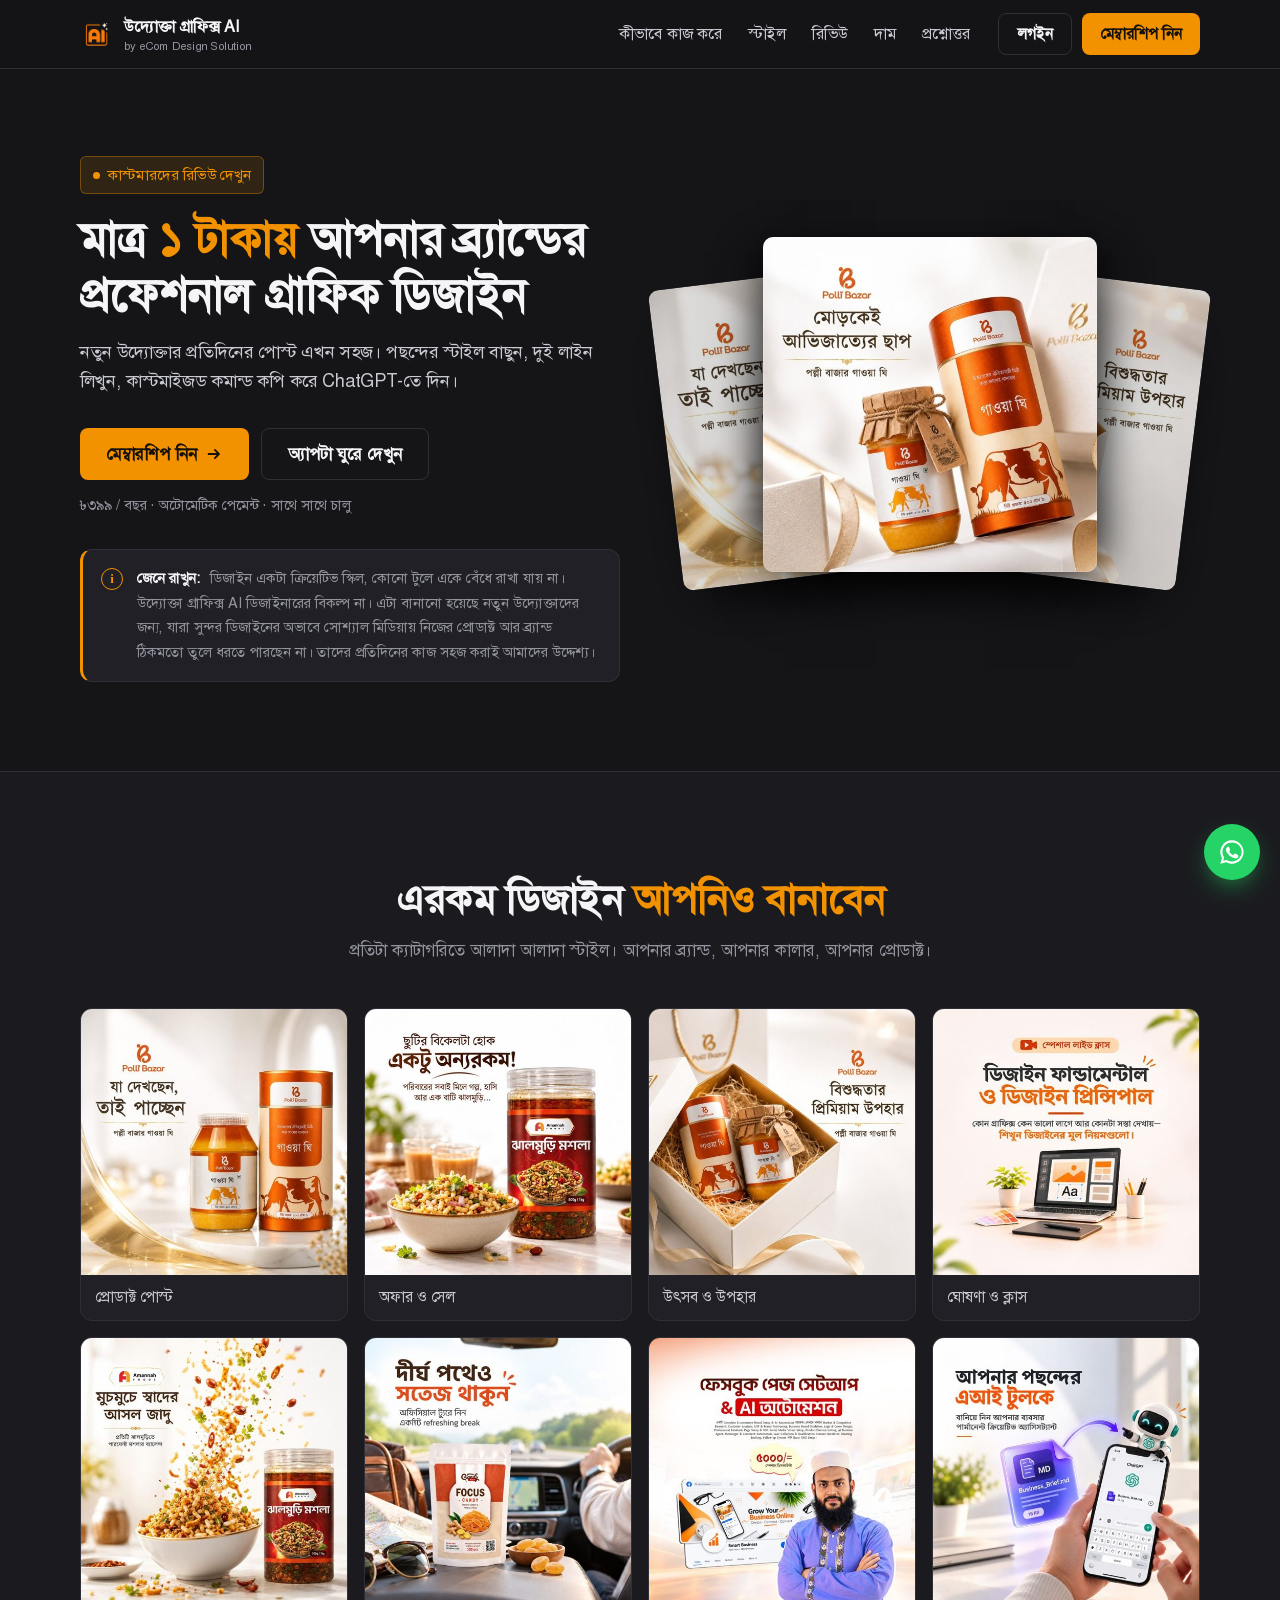
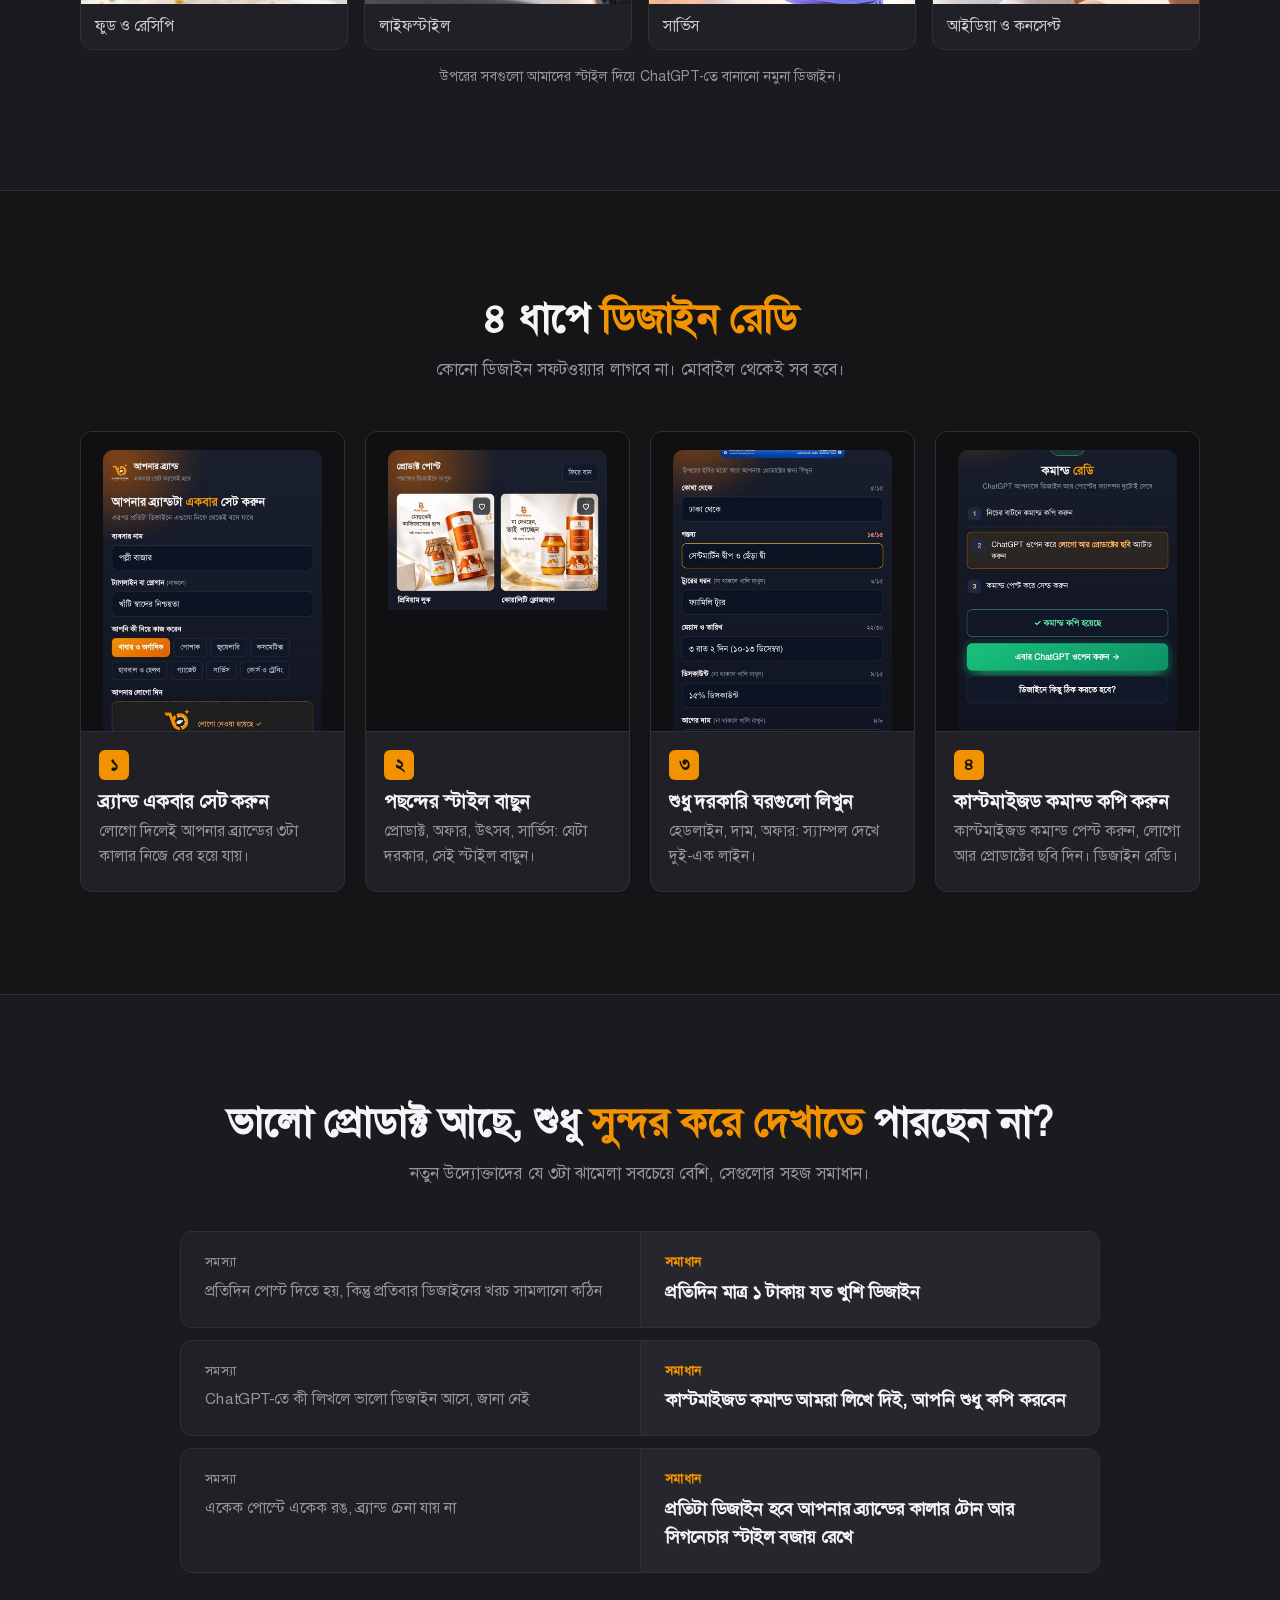
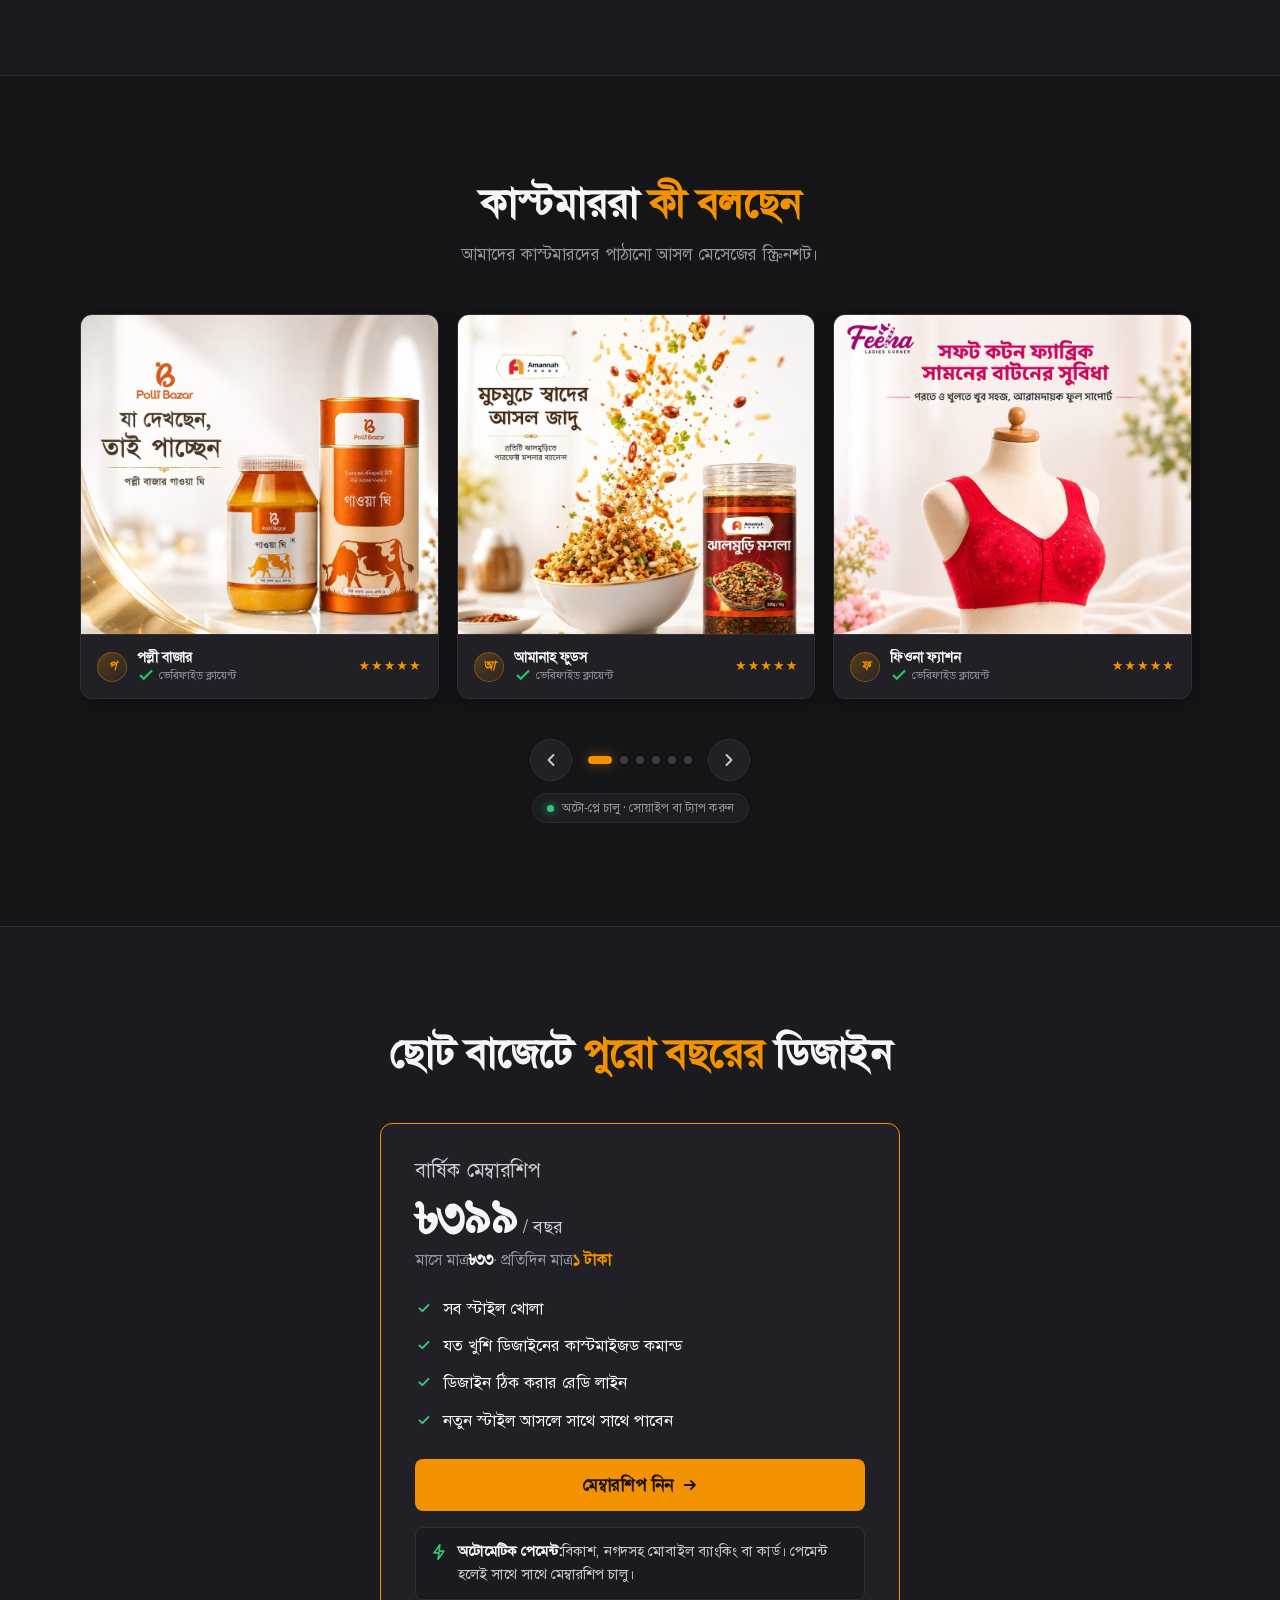
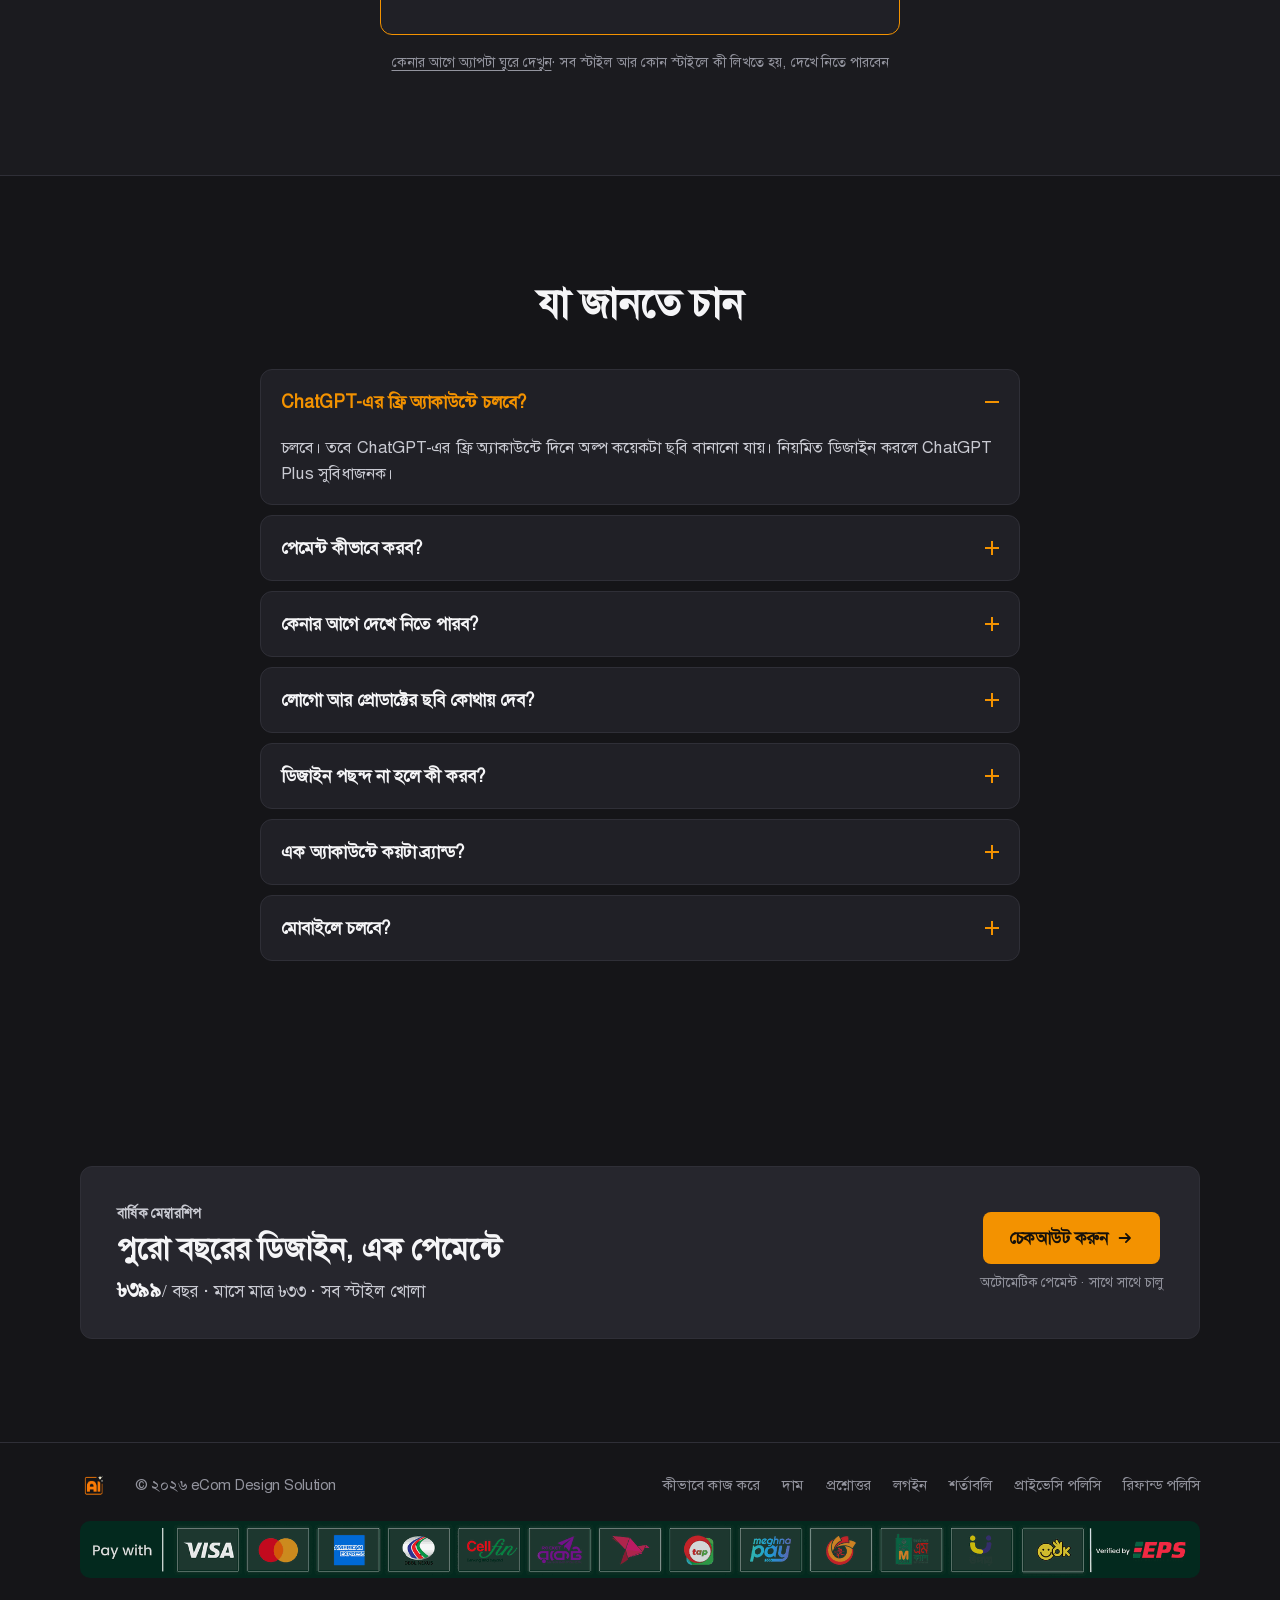
==== commit d6b57781: "fix: update logo paths to logo.png" ====
--- a/index.html
+++ b/index.html
@@ -13,7 +13,7 @@
 <body>
 <!-- ১. হেডার ও নেভিগেশন বার -->
 <header><div class="wrap nav">
-<a class="lg" href="#"><img alt="উদ্যোক্তা গ্রাফিক্স AI লোগো" src="images/logos/Uddokta%20Graphic%20Ai-01.png"/><span><span data-lp="L9cece10c">উদ্যোক্তা গ্রাফিক্স AI</span><small>by eCom Design Solution</small></span></a>
+<a class="lg" href="#"><img alt="উদ্যোক্তা গ্রাফিক্স AI লোগো" src="images/logos/logo.png"/><span><span data-lp="L9cece10c">উদ্যোক্তা গ্রাফিক্স AI</span><small>by eCom Design Solution</small></span></a>
 <ul><li><a data-lp="L5c9da3b7" href="#how">কীভাবে কাজ করে</a></li><li><a data-lp="Le28e2a93" href="#gallery">স্টাইল</a></li><li><a data-lp="Lf4ff07c8" href="#reviews">রিভিউ</a></li><li><a data-lp="Lcedb521e" href="#price">দাম</a></li><li><a data-lp="L116b6557" href="#faq">প্রশ্নোত্তর</a></li></ul>
 <div class="act"><a class="btn gh" data-lp="L86b9a1b4" href="/app/login">লগইন</a><a class="btn pri" data-lp="Lbc82fc73" href="#price">মেম্বারশিপ নিন</a></div>
 </div></header>
@@ -102,7 +102,7 @@
 </main>
 <!-- ১০. ফুটার ও যোগাযোগ -->
 <footer><div class="wrap ft">
-<a class="lg" href="#"><img alt="উদ্যোক্তা গ্রাফিক্স AI লোগো" src="images/logos/Uddokta%20Graphic%20Ai-01.png"/></a>
+<a class="lg" href="#"><img alt="উদ্যোক্তা গ্রাফিক্স AI লোগো" src="images/logos/logo.png"/></a>
 <span>© ২০২৬ eCom Design Solution</span>
 <nav><a data-lp="L5c9da3b7" href="#how">কীভাবে কাজ করে</a><a data-lp="Lcedb521e" href="#price">দাম</a><a data-lp="L116b6557" href="#faq">প্রশ্নোত্তর</a><a href="/app/login">লগইন</a><a data-lp="Lb97fa88f" href="/app/terms">শর্তাবলি</a><a data-lp="L419acdf7" href="/app/privacy">প্রাইভেসি পলিসি</a><a data-lp="Ld280386c" href="/app/refund">রিফান্ড পলিসি</a></nav>
 </div>
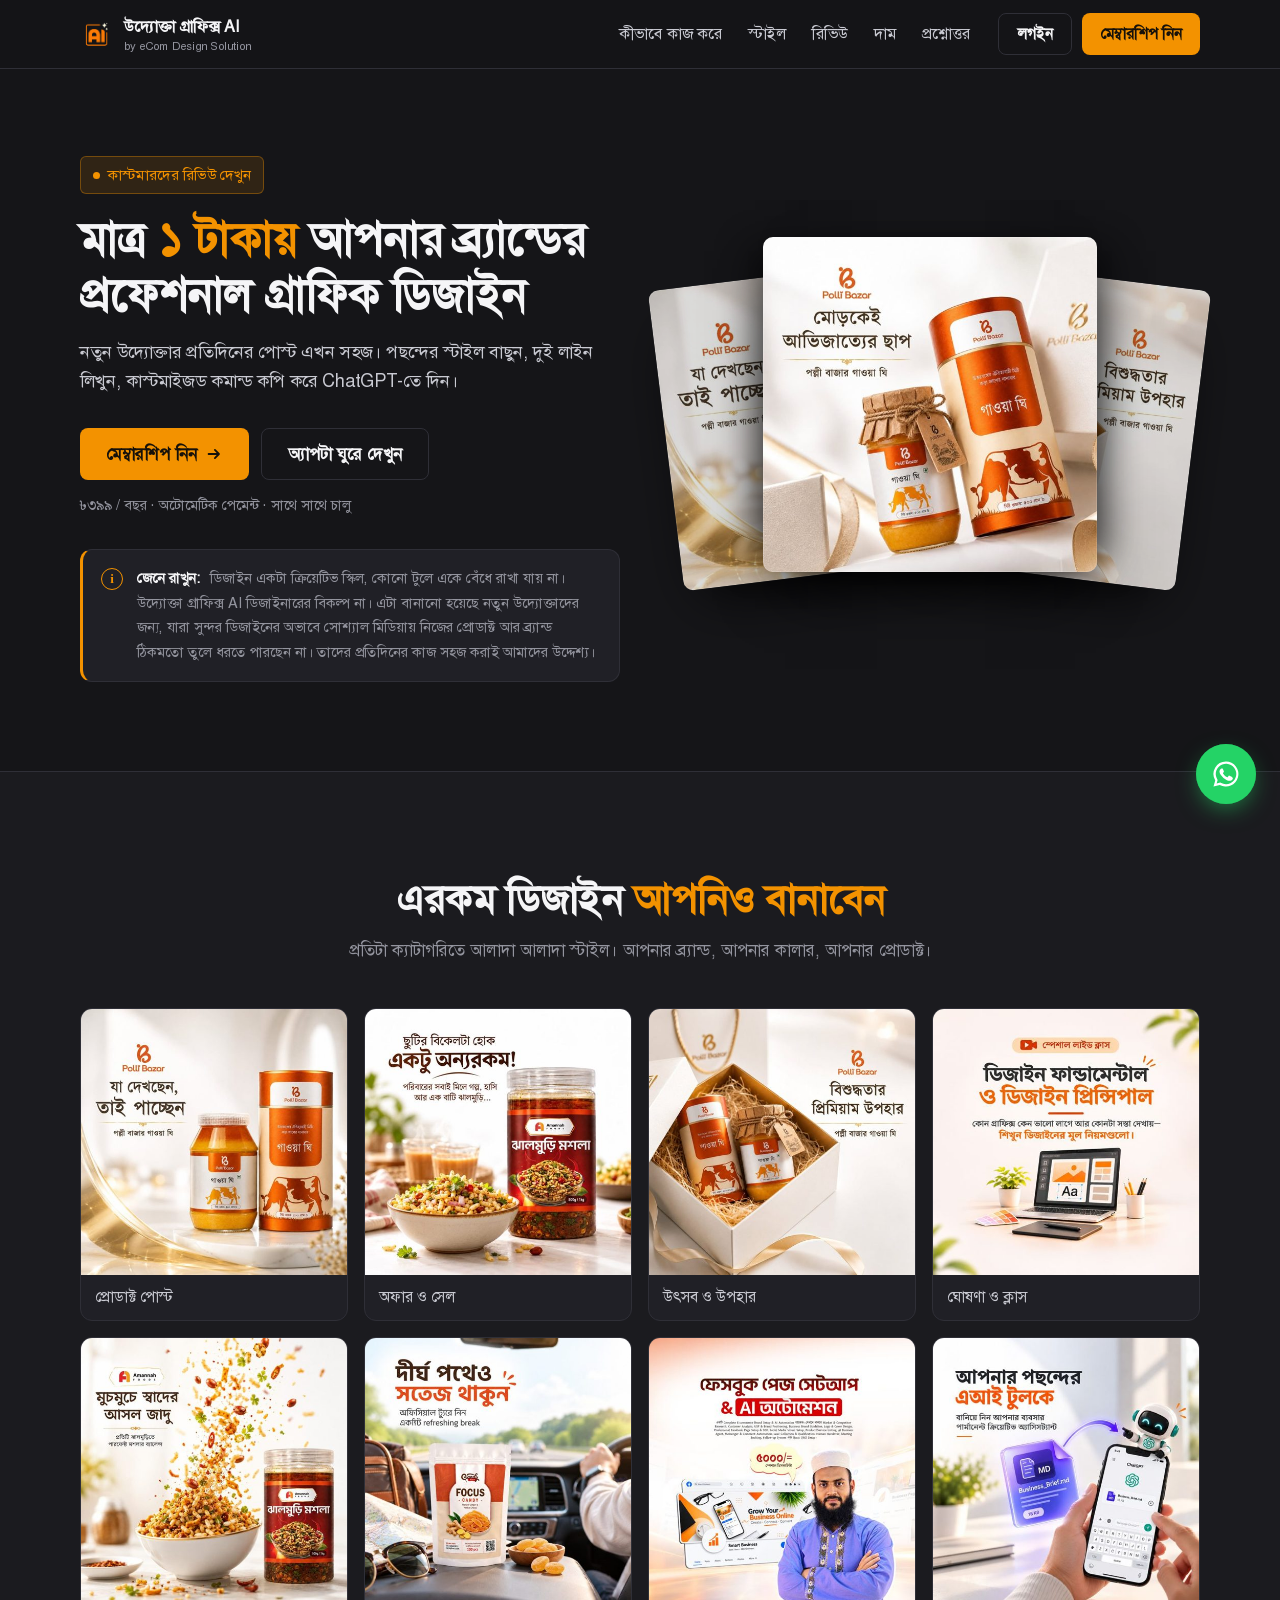
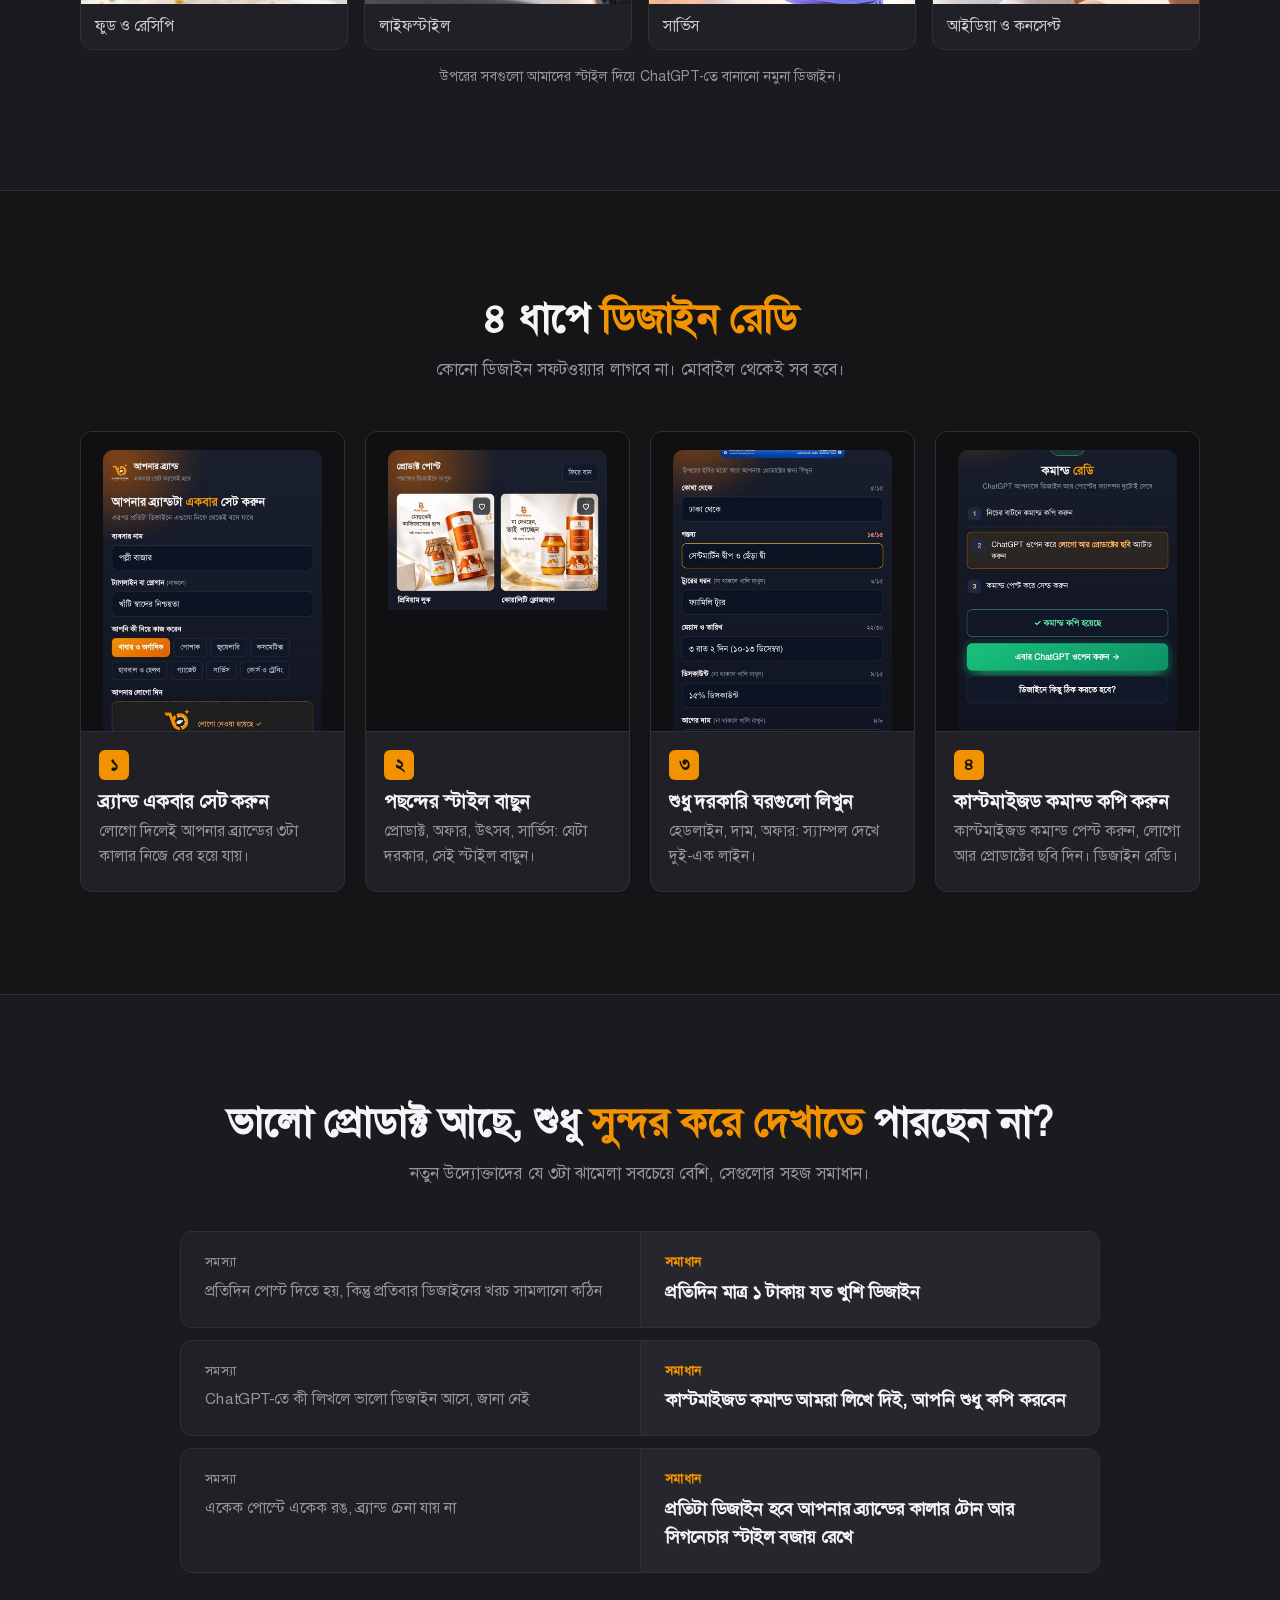
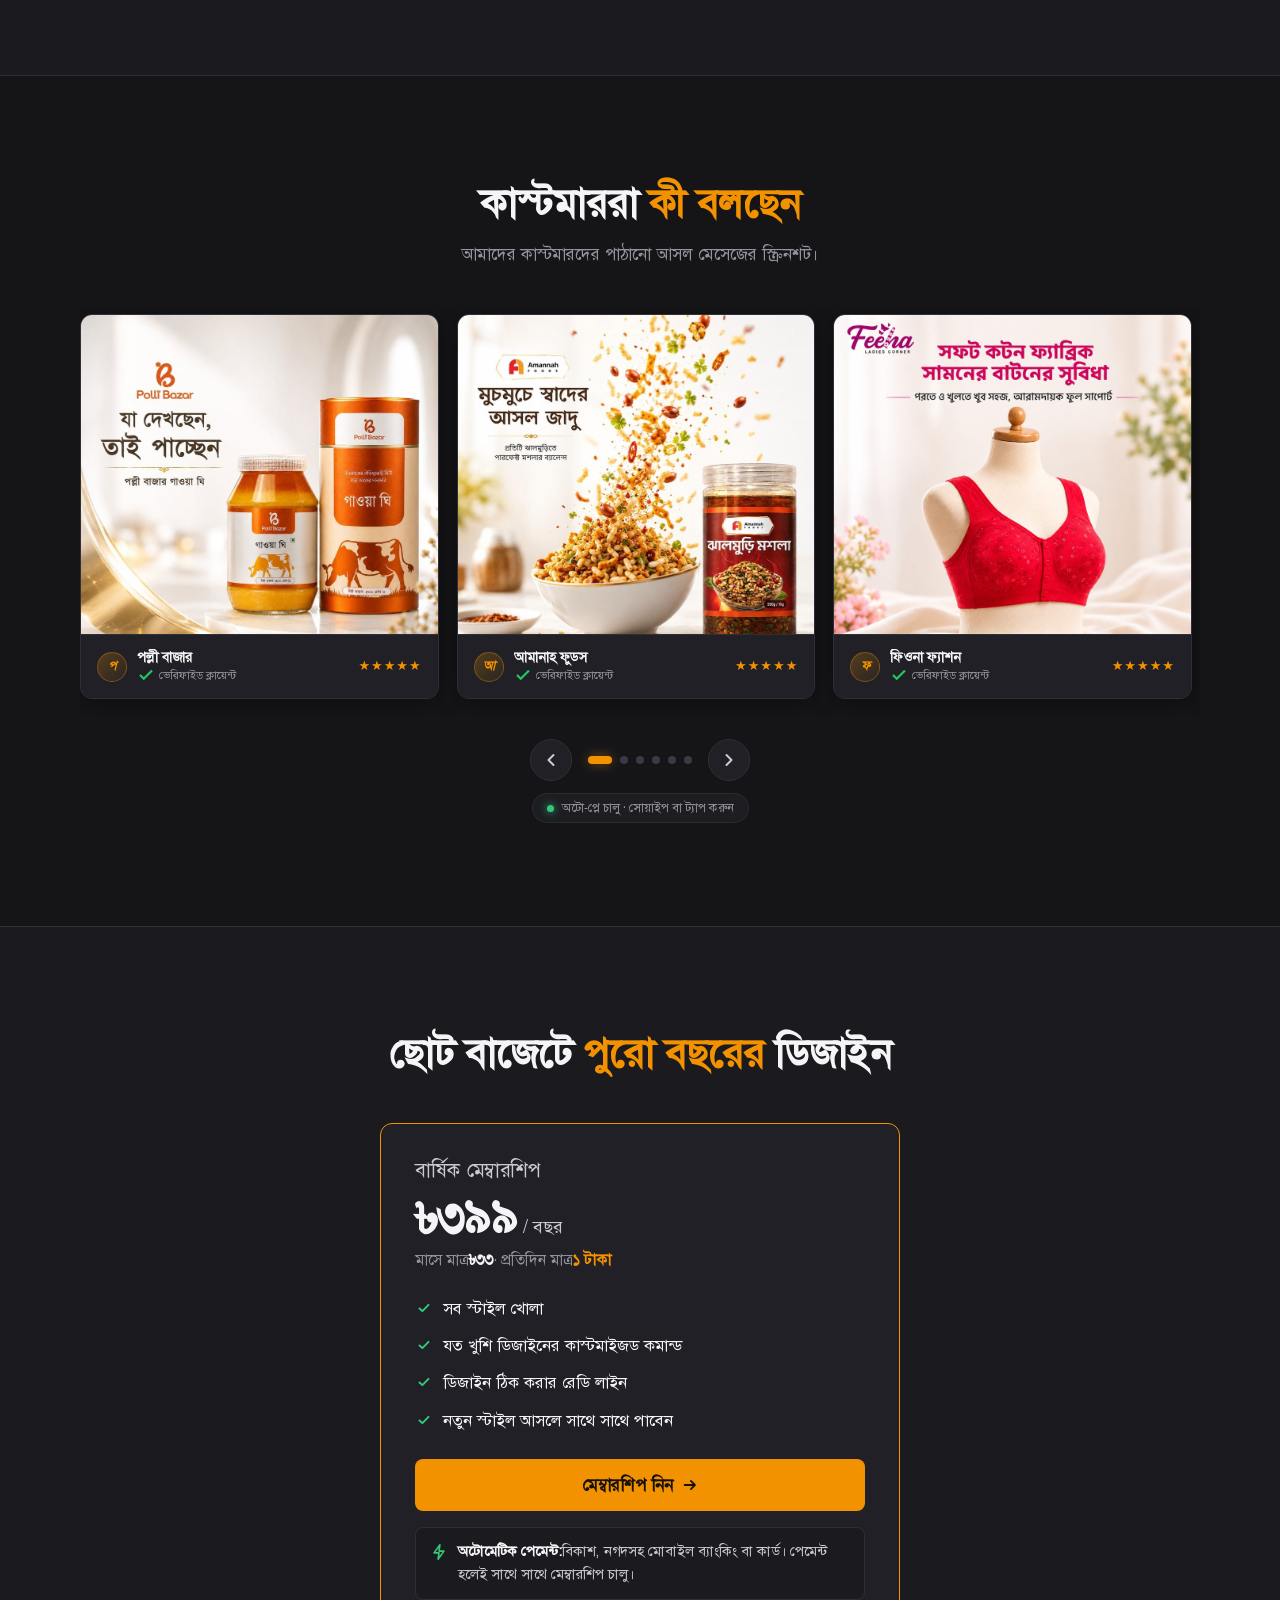
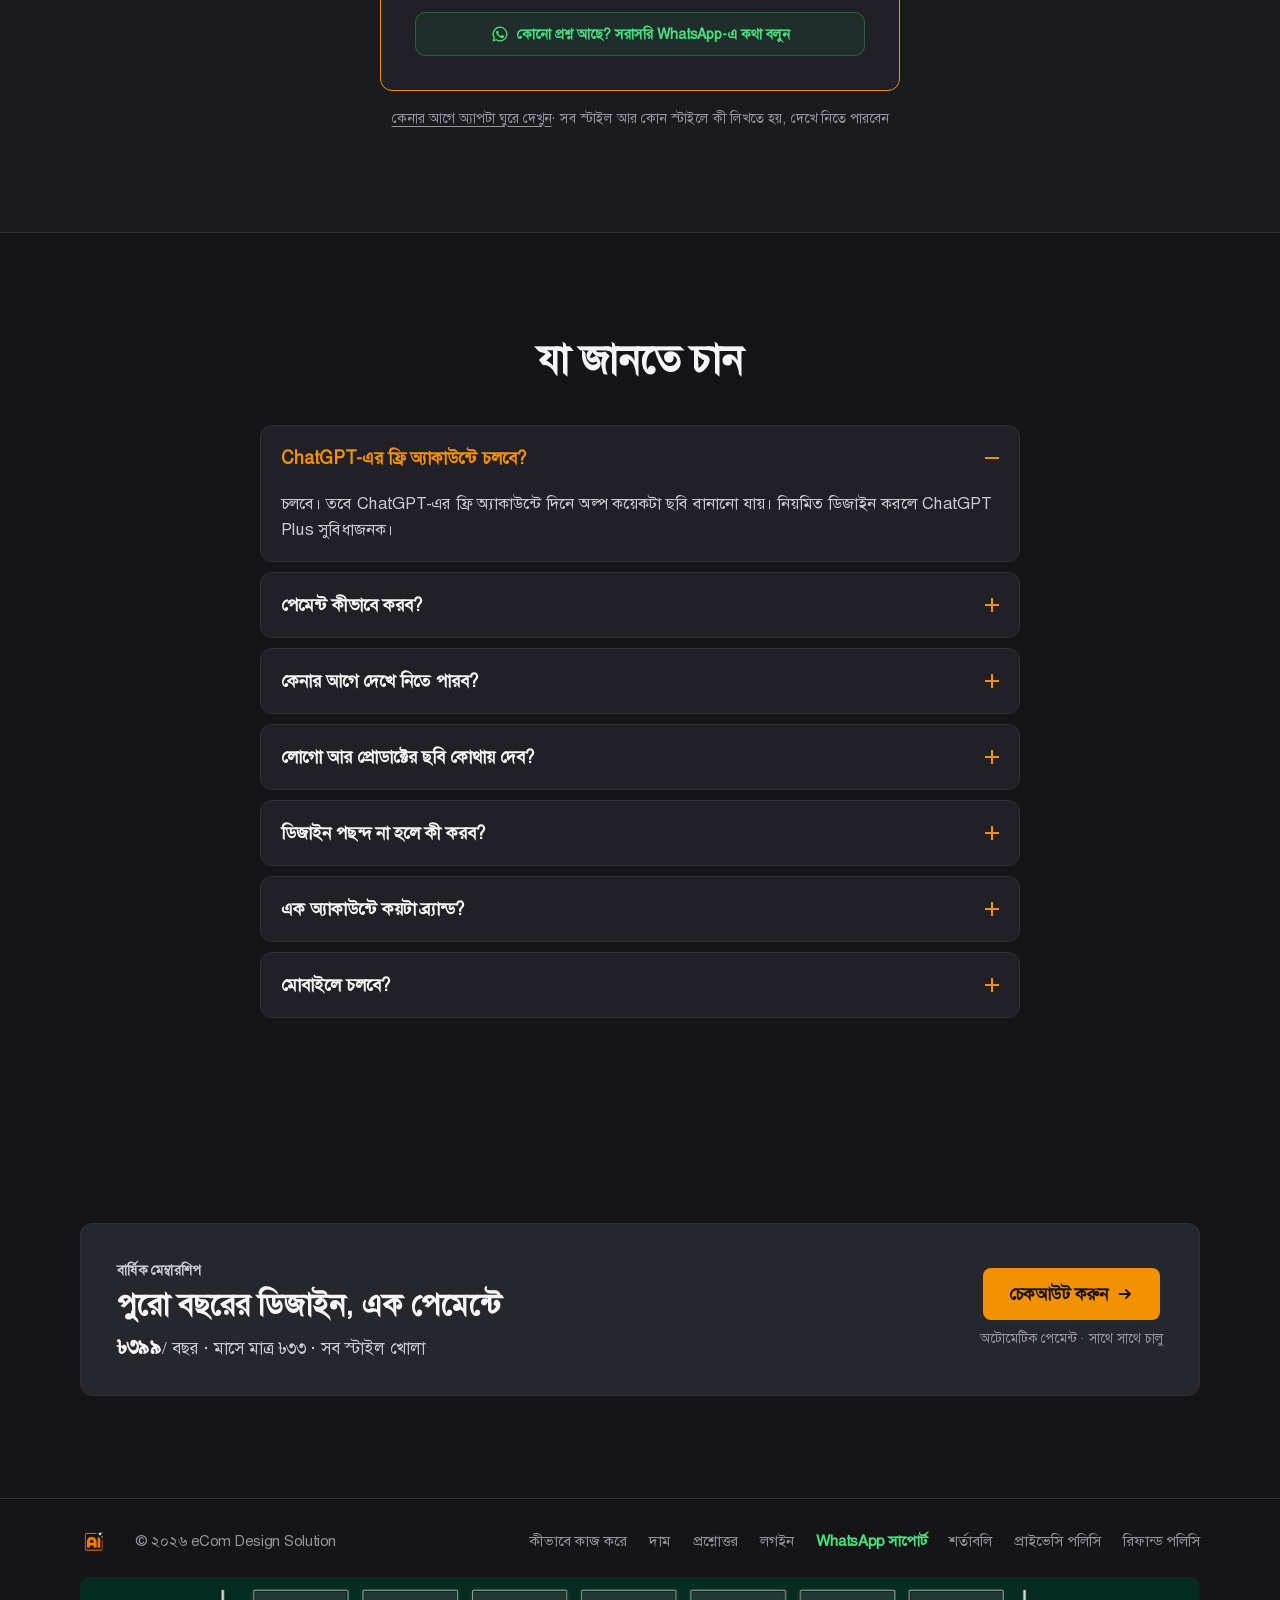
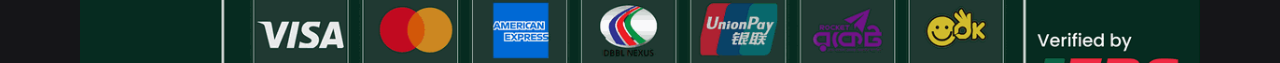
==== commit 2aec46ad: "feat(admin,app,security): add live BulkSMSBD & EPS withdrawal tracking, harden auth/RPCs, and polish" ====
--- a/index.html
+++ b/index.html
@@ -1,7 +1,8 @@
 <!DOCTYPE html>
-<html lang="bn">
+<html lang="bn" translate="no" class="notranslate">
 <head>
 <meta charset="utf-8">
+<meta name="google" content="notranslate">
 <meta name="viewport" content="width=device-width, initial-scale=1.0, viewport-fit=cover">
 <meta name="theme-color" content="#151518">
 <title>উদ্যোক্তা গ্রাফিক্স AI</title>
@@ -83,6 +84,7 @@
 <ul><li><svg aria-hidden="true" viewbox="0 0 20 20"><path d="M5 10.5l3.2 3L15 6.5" fill="none" stroke="currentColor" stroke-linecap="round" stroke-linejoin="round" stroke-width="2.2"></path></svg><span data-lp="Lfdb31ebe">সব স্টাইল খোলা</span></li><li><svg aria-hidden="true" viewbox="0 0 20 20"><path d="M5 10.5l3.2 3L15 6.5" fill="none" stroke="currentColor" stroke-linecap="round" stroke-linejoin="round" stroke-width="2.2"></path></svg><span data-lp="L7f56b9bd">যত খুশি ডিজাইনের কাস্টমাইজড কমান্ড</span></li><li><svg aria-hidden="true" viewbox="0 0 20 20"><path d="M5 10.5l3.2 3L15 6.5" fill="none" stroke="currentColor" stroke-linecap="round" stroke-linejoin="round" stroke-width="2.2"></path></svg><span data-lp="L237c40ea">ডিজাইন ঠিক করার রেডি লাইন</span></li><li><svg aria-hidden="true" viewbox="0 0 20 20"><path d="M5 10.5l3.2 3L15 6.5" fill="none" stroke="currentColor" stroke-linecap="round" stroke-linejoin="round" stroke-width="2.2"></path></svg><span data-lp="L5a04ad75">নতুন স্টাইল আসলে সাথে সাথে পাবেন</span></li></ul>
 <a class="btn pri" href="/app/checkout"><span data-lp="Lbc82fc73">মেম্বারশিপ নিন</span><svg aria-hidden="true" viewbox="0 0 20 20"><path d="M4 10h11m-4-4.5L15.5 10 11 14.5" fill="none" stroke="currentColor" stroke-linecap="round" stroke-linejoin="round" stroke-width="2"></path></svg></a>
 <div class="auto"><svg aria-hidden="true" viewbox="0 0 20 20"><path d="M11 2 4.5 11H10l-1 7 6.5-9H10z" fill="none" stroke="currentColor" stroke-linejoin="round" stroke-width="1.8"></path></svg><span><b data-lp="L42b772dc">অটোমেটিক পেমেন্ট:</b><span data-lp="L52ddc59d">বিকাশ, নগদসহ মোবাইল ব্যাংকিং বা কার্ড। পেমেন্ট হলেই সাথে সাথে মেম্বারশিপ চালু।</span></span></div>
+<a class="wa-inline" data-lph="L2cf496e7" href="https://wa.me/8801978376462" rel="noopener" target="_blank"><svg aria-hidden="true" viewbox="0 0 24 24"><path d="M12 2a10 10 0 00-8.6 15.1L2 22l5-1.3A10 10 0 1012 2zm0 18.2a8.2 8.2 0 01-4.2-1.2l-.3-.2-3 .8.8-2.9-.2-.3A8.2 8.2 0 1112 20.2zm4.5-6.1c-.2-.1-1.5-.7-1.7-.8s-.4-.1-.6.1-.7.8-.8 1-.3.2-.5.1a6.7 6.7 0 01-3.3-2.9c-.3-.4.3-.4.7-1.4.1-.2 0-.3 0-.4l-.8-1.8c-.2-.5-.4-.4-.6-.4h-.5a1 1 0 00-.7.3 3 3 0 00-.9 2.2 5.2 5.2 0 001.1 2.7 11.8 11.8 0 004.5 4c1.7.7 2.3.8 3.2.6a2.7 2.7 0 001.7-1.2 2.2 2.2 0 00.2-1.2c-.1-.1-.3-.2-.5-.3z" fill="currentColor"></path></svg><span>কোনো প্রশ্ন আছে? সরাসরি WhatsApp-এ কথা বলুন</span></a>
 </div>
 </div>
 <p class="note"><a data-lp="L79862389" href="/app/home" style="text-decoration:underline;text-underline-offset:3px">কেনার আগে অ্যাপটা ঘুরে দেখুন</a><span data-lp="L4300ab0e">· সব স্টাইল আর কোন স্টাইলে কী লিখতে হয়, দেখে নিতে পারবেন</span></p>
@@ -104,11 +106,13 @@
 <footer><div class="wrap ft">
 <a class="lg" href="#"><img alt="উদ্যোক্তা গ্রাফিক্স AI লোগো" src="images/logos/logo.png"/></a>
 <span>© ২০২৬ eCom Design Solution</span>
-<nav><a data-lp="L5c9da3b7" href="#how">কীভাবে কাজ করে</a><a data-lp="Lcedb521e" href="#price">দাম</a><a data-lp="L116b6557" href="#faq">প্রশ্নোত্তর</a><a href="/app/login">লগইন</a><a data-lp="Lb97fa88f" href="/app/terms">শর্তাবলি</a><a data-lp="L419acdf7" href="/app/privacy">প্রাইভেসি পলিসি</a><a data-lp="Ld280386c" href="/app/refund">রিফান্ড পলিসি</a></nav>
+<nav><a data-lp="L5c9da3b7" href="#how">কীভাবে কাজ করে</a><a data-lp="Lcedb521e" href="#price">দাম</a><a data-lp="L116b6557" href="#faq">প্রশ্নোত্তর</a><a href="/app/login">লগইন</a><a class="ft-wa" data-lph="L2cf496e7" href="https://wa.me/8801978376462" rel="noopener" target="_blank">WhatsApp সাপোর্ট</a><a data-lp="Lb97fa88f" href="/app/terms">শর্তাবলি</a><a data-lp="L419acdf7" href="/app/privacy">প্রাইভেসি পলিসি</a><a data-lp="Ld280386c" href="/app/refund">রিফান্ড পলিসি</a></nav>
 </div>
 <div class="wrap epsf"><picture><source media="(min-width:900px)" srcset="images/eps-footer-desktop.png"/><img alt="Pay with Visa, Mastercard, bKash, Nagad, Rocket and more, verified by EPS" loading="lazy" src="images/eps-footer-mobile.png"/></picture></div></footer>
-<a aria-label="WhatsApp-এ মেসেজ করুন" class="wa" data-lph="L2cf496e7" href="https://wa.me/8801978376462" rel="noopener" target="_blank"><svg aria-hidden="true" viewbox="0 0 24 24"><path d="M12 2a10 10 0 00-8.6 15.1L2 22l5-1.3A10 10 0 1012 2zm0 18.2a8.2 8.2 0 01-4.2-1.2l-.3-.2-3 .8.8-2.9-.2-.3A8.2 8.2 0 1112 20.2zm4.5-6.1c-.2-.1-1.5-.7-1.7-.8s-.4-.1-.6.1-.7.8-.8 1-.3.2-.5.1a6.7 6.7 0 01-3.3-2.9c-.3-.4.3-.4.7-1.4.1-.2 0-.3 0-.4l-.8-1.8c-.2-.5-.4-.4-.6-.4h-.5a1 1 0 00-.7.3 3 3 0 00-.9 2.2 5.2 5.2 0 001.1 2.7 11.8 11.8 0 004.5 4c1.7.7 2.3.8 3.2.6a2.7 2.7 0 001.7-1.2 2.2 2.2 0 00.2-1.2c-.1-.1-.3-.2-.5-.3z" fill="currentColor"></path></svg></a>
+<a aria-label="WhatsApp-এ মেসেজ করুন" class="wa" data-lph="L2cf496e7" href="https://wa.me/8801978376462" rel="noopener" target="_blank" title="WhatsApp-এ সরাসরি কথা বলুন"><svg aria-hidden="true" viewbox="0 0 24 24"><path d="M12 2a10 10 0 00-8.6 15.1L2 22l5-1.3A10 10 0 1012 2zm0 18.2a8.2 8.2 0 01-4.2-1.2l-.3-.2-3 .8.8-2.9-.2-.3A8.2 8.2 0 1112 20.2zm4.5-6.1c-.2-.1-1.5-.7-1.7-.8s-.4-.1-.6.1-.7.8-.8 1-.3.2-.5.1a6.7 6.7 0 01-3.3-2.9c-.3-.4.3-.4.7-1.4.1-.2 0-.3 0-.4l-.8-1.8c-.2-.5-.4-.4-.6-.4h-.5a1 1 0 00-.7.3 3 3 0 00-.9 2.2 5.2 5.2 0 001.1 2.7 11.8 11.8 0 004.5 4c1.7.7 2.3.8 3.2.6a2.7 2.7 0 001.7-1.2 2.2 2.2 0 00.2-1.2c-.1-.1-.3-.2-.5-.3z" fill="currentColor"></path></svg><span>WhatsApp সাপোর্ট</span></a>
 <!-- ১১. স্ক্রিপ্ট: লাইভ কনটেন্ট সিঙ্ক -->
 <script src="js/index.js"></script>
+<!-- ১২. আলাপ AI লাইভ চ্যাট উইজেট -->
+<script src="https://alap-prod.sgp1.cdn.digitaloceanspaces.com/chat/widget-loader.js" data-client-id="cfe62d3e-db63-47bd-aceb-75b569d2c592" async></script>
 </body>
 </html>
--- a/css/index.css
+++ b/css/index.css
@@ -143,8 +143,17 @@
 .ft{display:flex;flex-wrap:wrap;gap:16px 28px;align-items:center}
 .ft .lg img{height:28px}
 .ft nav{display:flex;gap:22px;margin-left:auto}
-.wa{position:fixed;right:calc(20px + env(safe-area-inset-right,0px));bottom:calc(20px + env(safe-area-inset-bottom,0px));width:56px;height:56px;border-radius:50%;background:#25D366;display:grid;place-items:center;box-shadow:0 10px 26px -8px rgba(37,211,102,.7);z-index:30}
-.wa svg{width:28px;height:28px;color:#fff}
+.wa{position:fixed;right:24px;bottom:96px;width:60px;height:60px;padding:0;border-radius:50%;background:#25D366;color:#fff;display:flex;align-items:center;justify-content:center;text-decoration:none;box-shadow:0 8px 24px -6px rgba(37,211,102,.65);z-index:30}
+.wa::before{content:"";position:absolute;inset:0;border-radius:50%;background:rgba(37,211,102,.48);z-index:-1;pointer-events:none;animation:waPulse 2.6s cubic-bezier(.22,1,.36,1) infinite}
+.wa:hover::before{animation:none;opacity:0}
+@keyframes waPulse{0%{transform:scale(1);opacity:.65}70%{transform:scale(1.42);opacity:0}100%{transform:scale(1.42);opacity:0}}
+.wa svg{width:30px;height:30px;color:#fff;flex:none}
+.wa span{position:absolute;right:72px;white-space:nowrap;background:var(--card);color:var(--ink);border:1px solid var(--line);border-radius:8px;padding:6px 11px;font-size:13px;font-weight:600;box-shadow:0 8px 20px rgba(0,0,0,.4);opacity:0;pointer-events:none;transform:translateX(6px);transition:opacity .18s ease,transform .18s ease}
+.wa-inline{display:flex;align-items:center;justify-content:center;gap:8px;margin-top:12px;padding:10px 14px;border-radius:10px;border:1px solid rgba(37,211,102,.32);background:rgba(37,211,102,.08);color:#4ade80;font-size:14px;font-weight:600;text-decoration:none;transition:background .18s ease,border-color .18s ease,transform .15s ease}
+.wa-inline svg{width:18px;height:18px;flex:none}
+.wa-inline:hover{background:rgba(37,211,102,.15);border-color:rgba(37,211,102,.55);transform:translateY(-1px)}
+.wa-inline:active{transform:scale(.98)}
+.ft-wa{color:#4ade80!important;font-weight:600}
 
 
 .pnote{margin-top:14px;font-size:14.5px;color:var(--mut)}
@@ -330,9 +339,11 @@
   .eact .btn{width:100%;height:48px;white-space:nowrap}
   .ft nav{margin-left:0;flex-wrap:wrap;gap:14px 18px}
 
-  .wa{width:48px;height:48px;right:calc(16px + env(safe-area-inset-right,0px));bottom:calc(16px + env(safe-area-inset-bottom,0px));box-shadow:0 4px 16px rgba(37,211,102,.6);z-index:99}
-  .wa svg{width:25px;height:25px}
-  footer{padding-bottom:calc(72px + env(safe-area-inset-bottom,0px))}
+  .wa span{display:none}
+  footer{padding-bottom:calc(156px + env(safe-area-inset-bottom,0px))}
+}
+@media (max-width:480px){
+  .wa{right:16px;bottom:88px}
 }
 @media (max-width:380px){
   .wrap{padding-left:12px;padding-right:12px}
@@ -379,11 +390,12 @@
 .fq[open] summary{color:var(--or)}
 .nav a,footer nav a{transition:color .18s ease,opacity .18s ease}
 @media(hover:hover){.nav a:hover,footer nav a:hover{color:var(--or)}}
-.wa{transition:transform .22s cubic-bezier(.34,1.56,.64,1),box-shadow .22s ease}
+.wa{transition:transform .2s ease,box-shadow .2s ease,filter .18s ease}
 @media(hover:hover){
-  .wa:hover{transform:scale(1.1) rotate(4deg);box-shadow:0 10px 28px rgba(37,211,102,.45)}
-}
-.wa:active{transform:scale(.94)}
+  .wa:hover{transform:scale(1.05);box-shadow:0 10px 28px -4px rgba(37,211,102,.65);filter:brightness(1.05)}
+  .wa:hover span{opacity:1;transform:translateX(0)}
+}
+.wa:active{transform:scale(.95)}
 @media(prefers-reduced-motion:reduce){
   *,::before,::after{transition-duration:.01ms!important;animation-duration:.01ms!important}
 }
@@ -391,3 +403,11 @@
 /* --- ১৩. অটো স্মুথ স্ক্রলিং ও হেডার অফসেট --- */
 html{scroll-behavior:smooth;scroll-padding-top:calc(var(--nav-h) + 16px)}
 [id]{scroll-margin-top:calc(var(--nav-h) + 16px)}
+
+/* --- মাউস কার্সর ও ইন্টারঅ্যাকশন স্টেট --- */
+a, button, .btn, label[for], summary {
+  cursor: pointer;
+}
+:disabled, [disabled], .btn.off, .btn:disabled {
+  cursor: not-allowed !important;
+}
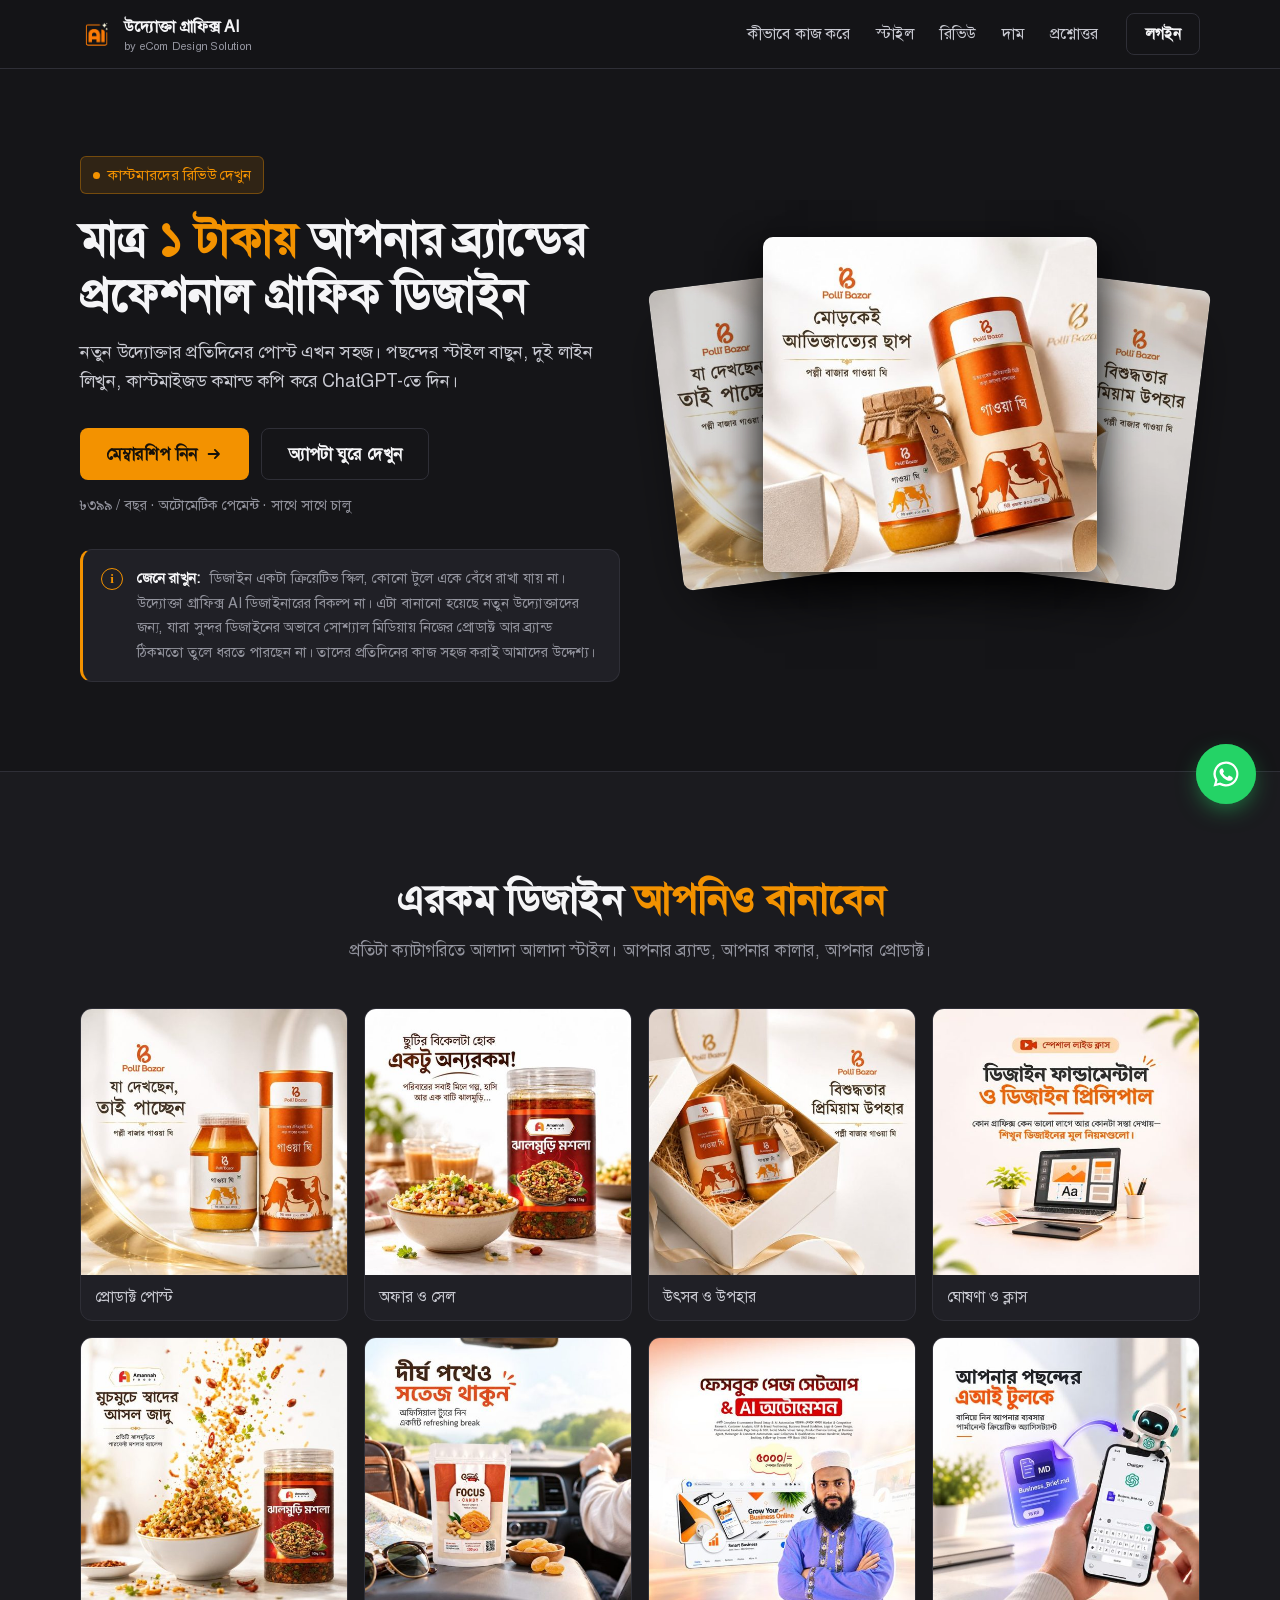
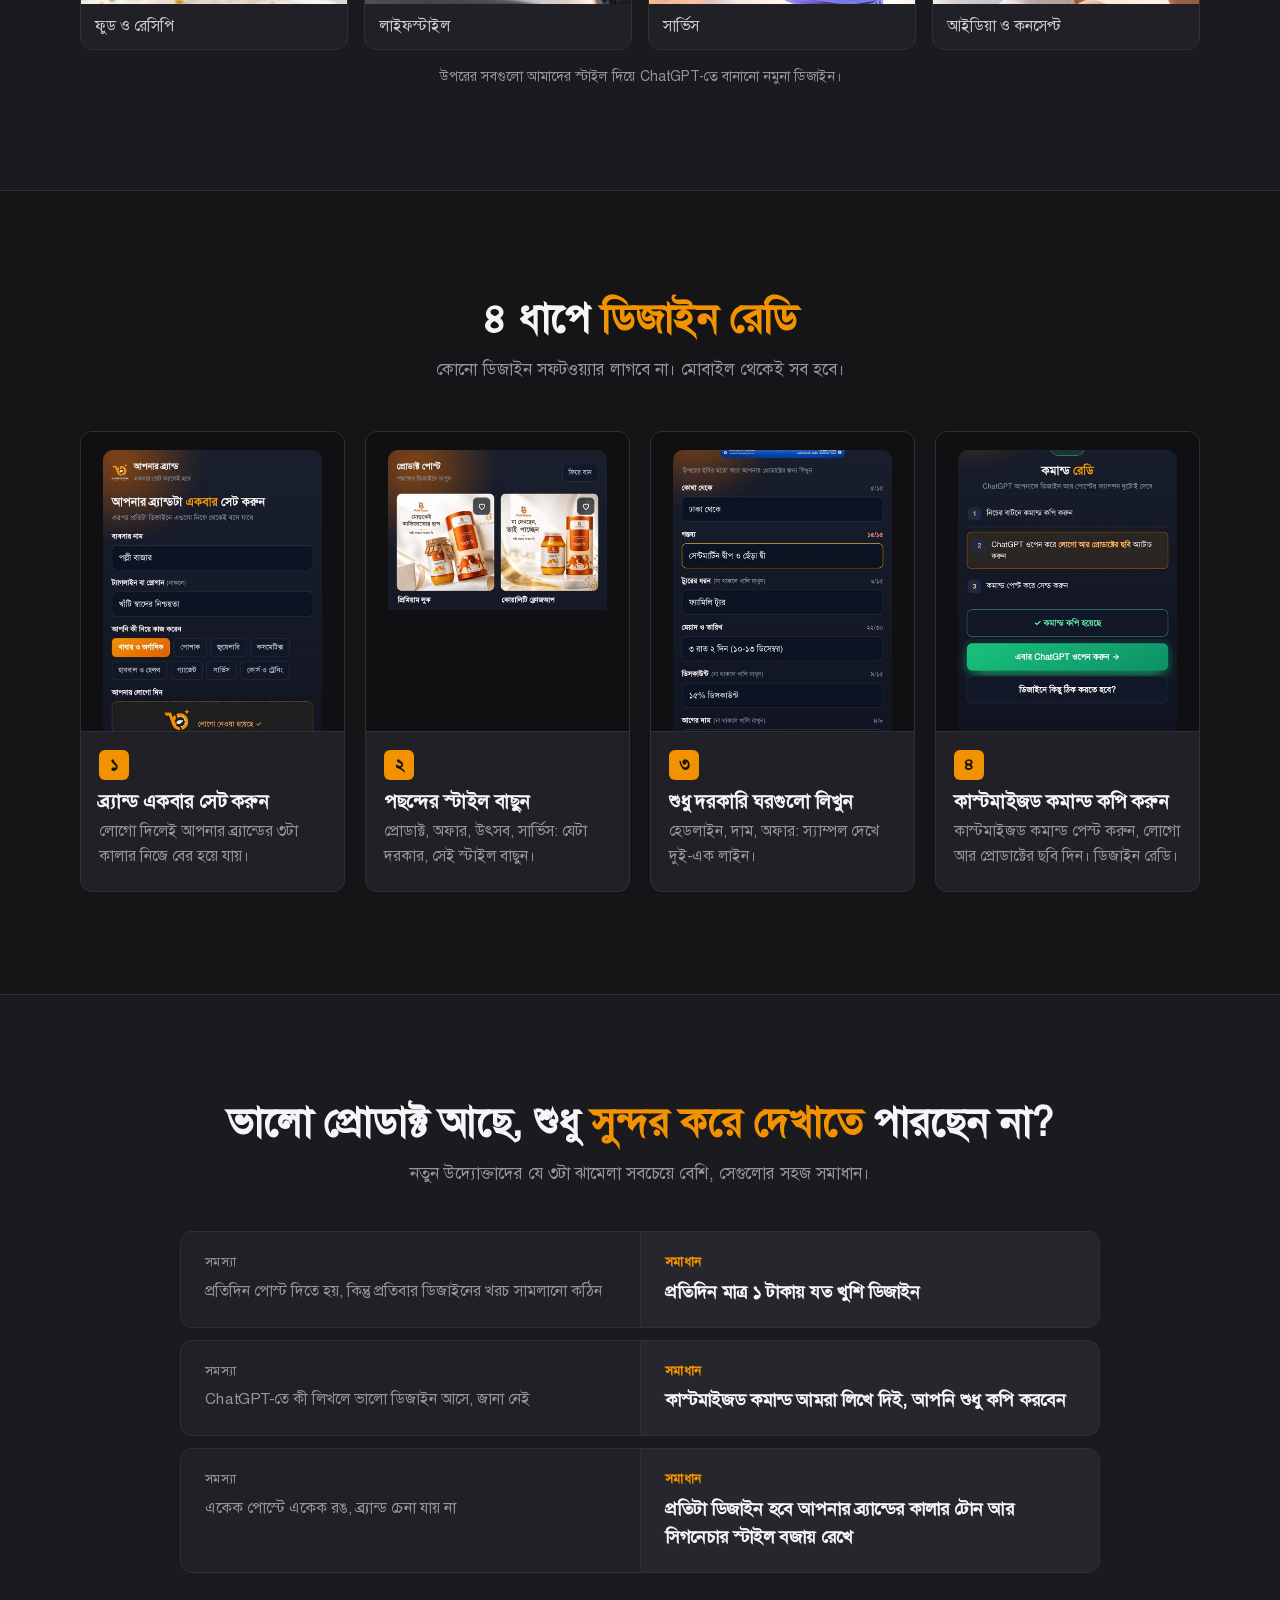
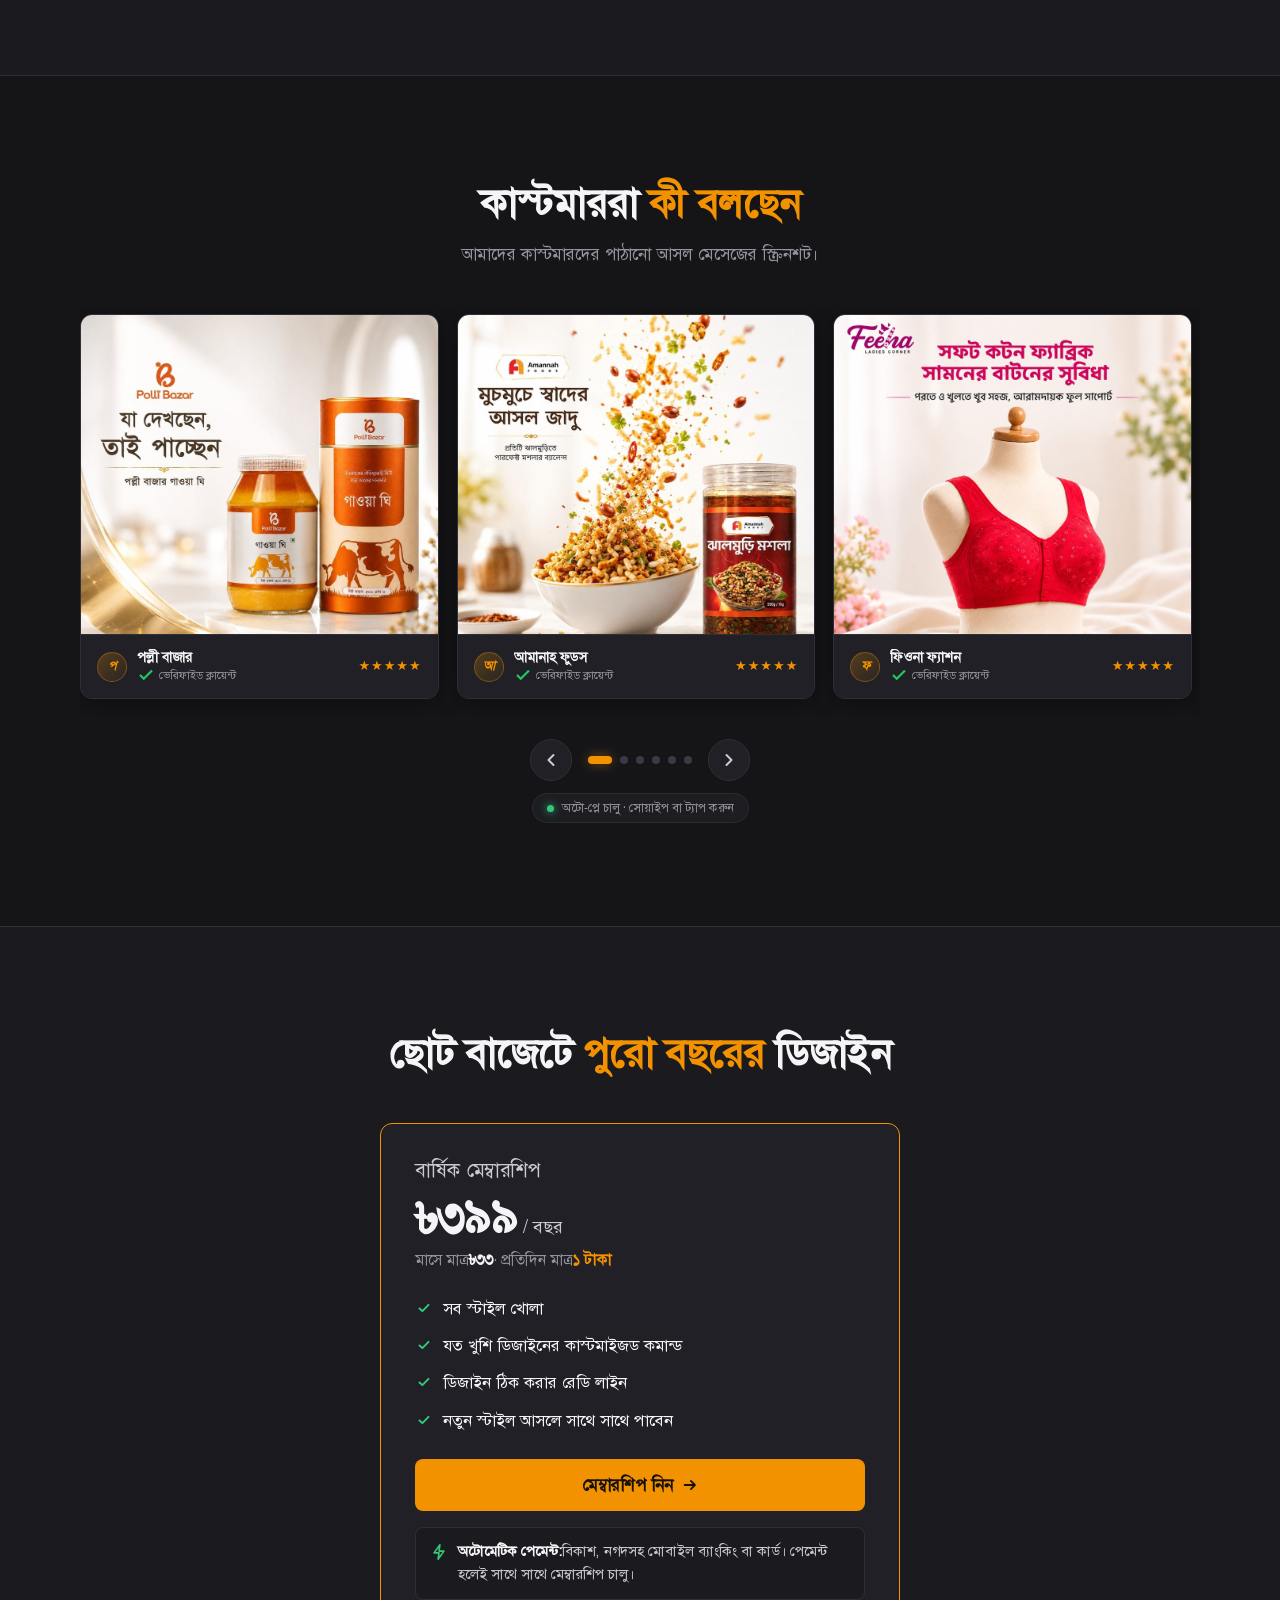
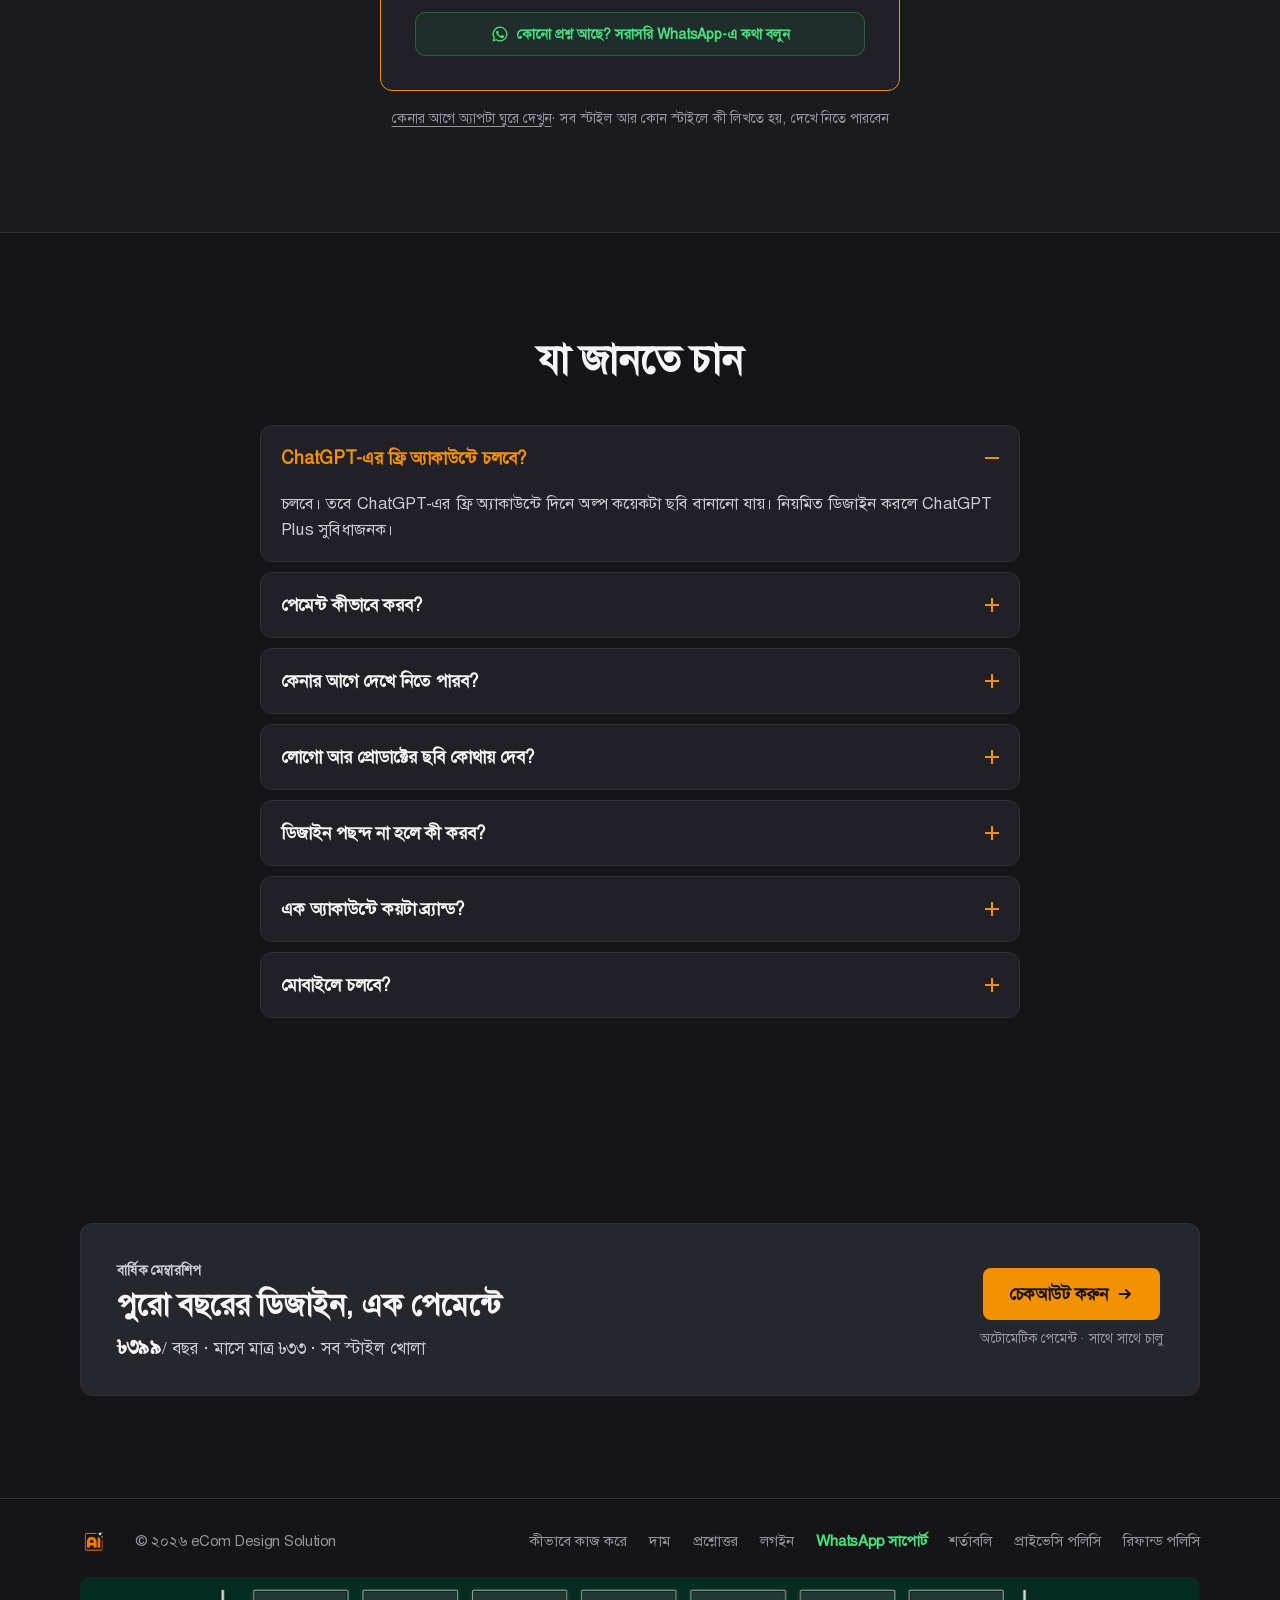
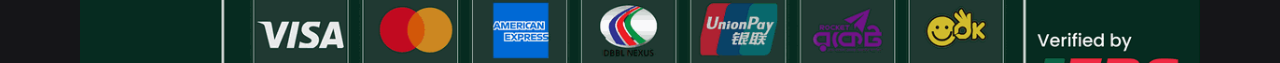
==== commit 1aa9d91b: "commit" ====
--- a/index.html
+++ b/index.html
@@ -3,6 +3,8 @@
 <head>
 <meta charset="utf-8">
 <meta name="google" content="notranslate">
+<meta name="googlebot" content="notranslate">
+<meta name="robots" content="notranslate">
 <meta name="viewport" content="width=device-width, initial-scale=1.0, viewport-fit=cover">
 <meta name="theme-color" content="#151518">
 <title>উদ্যোক্তা গ্রাফিক্স AI</title>
@@ -11,12 +13,12 @@
 <link rel="icon" type="image/png" href="images/logos/logo.png">
 <link rel="stylesheet" href="css/index.css">
 </head>
-<body>
+<body class="notranslate" translate="no">
 <!-- ১. হেডার ও নেভিগেশন বার -->
 <header><div class="wrap nav">
 <a class="lg" href="#"><img alt="উদ্যোক্তা গ্রাফিক্স AI লোগো" src="images/logos/logo.png"/><span><span data-lp="L9cece10c">উদ্যোক্তা গ্রাফিক্স AI</span><small>by eCom Design Solution</small></span></a>
 <ul><li><a data-lp="L5c9da3b7" href="#how">কীভাবে কাজ করে</a></li><li><a data-lp="Le28e2a93" href="#gallery">স্টাইল</a></li><li><a data-lp="Lf4ff07c8" href="#reviews">রিভিউ</a></li><li><a data-lp="Lcedb521e" href="#price">দাম</a></li><li><a data-lp="L116b6557" href="#faq">প্রশ্নোত্তর</a></li></ul>
-<div class="act"><a class="btn gh" data-lp="L86b9a1b4" href="/app/login">লগইন</a><a class="btn pri" data-lp="Lbc82fc73" href="#price">মেম্বারশিপ নিন</a></div>
+<div class="act"><a class="btn gh" data-lp="L86b9a1b4" href="/app/login">লগইন</a></div>
 </div></header>
 <main>
 <!-- ২. হিরো সেকশন -->
--- a/css/index.css
+++ b/css/index.css
@@ -352,8 +352,7 @@
   .nav .lg img{width:28px;height:28px}
   .nav .lg span span{font-size:12.5px}
   .nav .act{gap:4px}
-  .nav .gh{display:none}
-  .nav .btn.pri{height:32px;padding:0 10px;font-size:12px}
+  .nav .gh{height:32px;padding:0 10px;font-size:12px}
   .hero h1{font-size:24px}
   .hero .sub{font-size:14px}
   .vis .flow{max-width:280px}
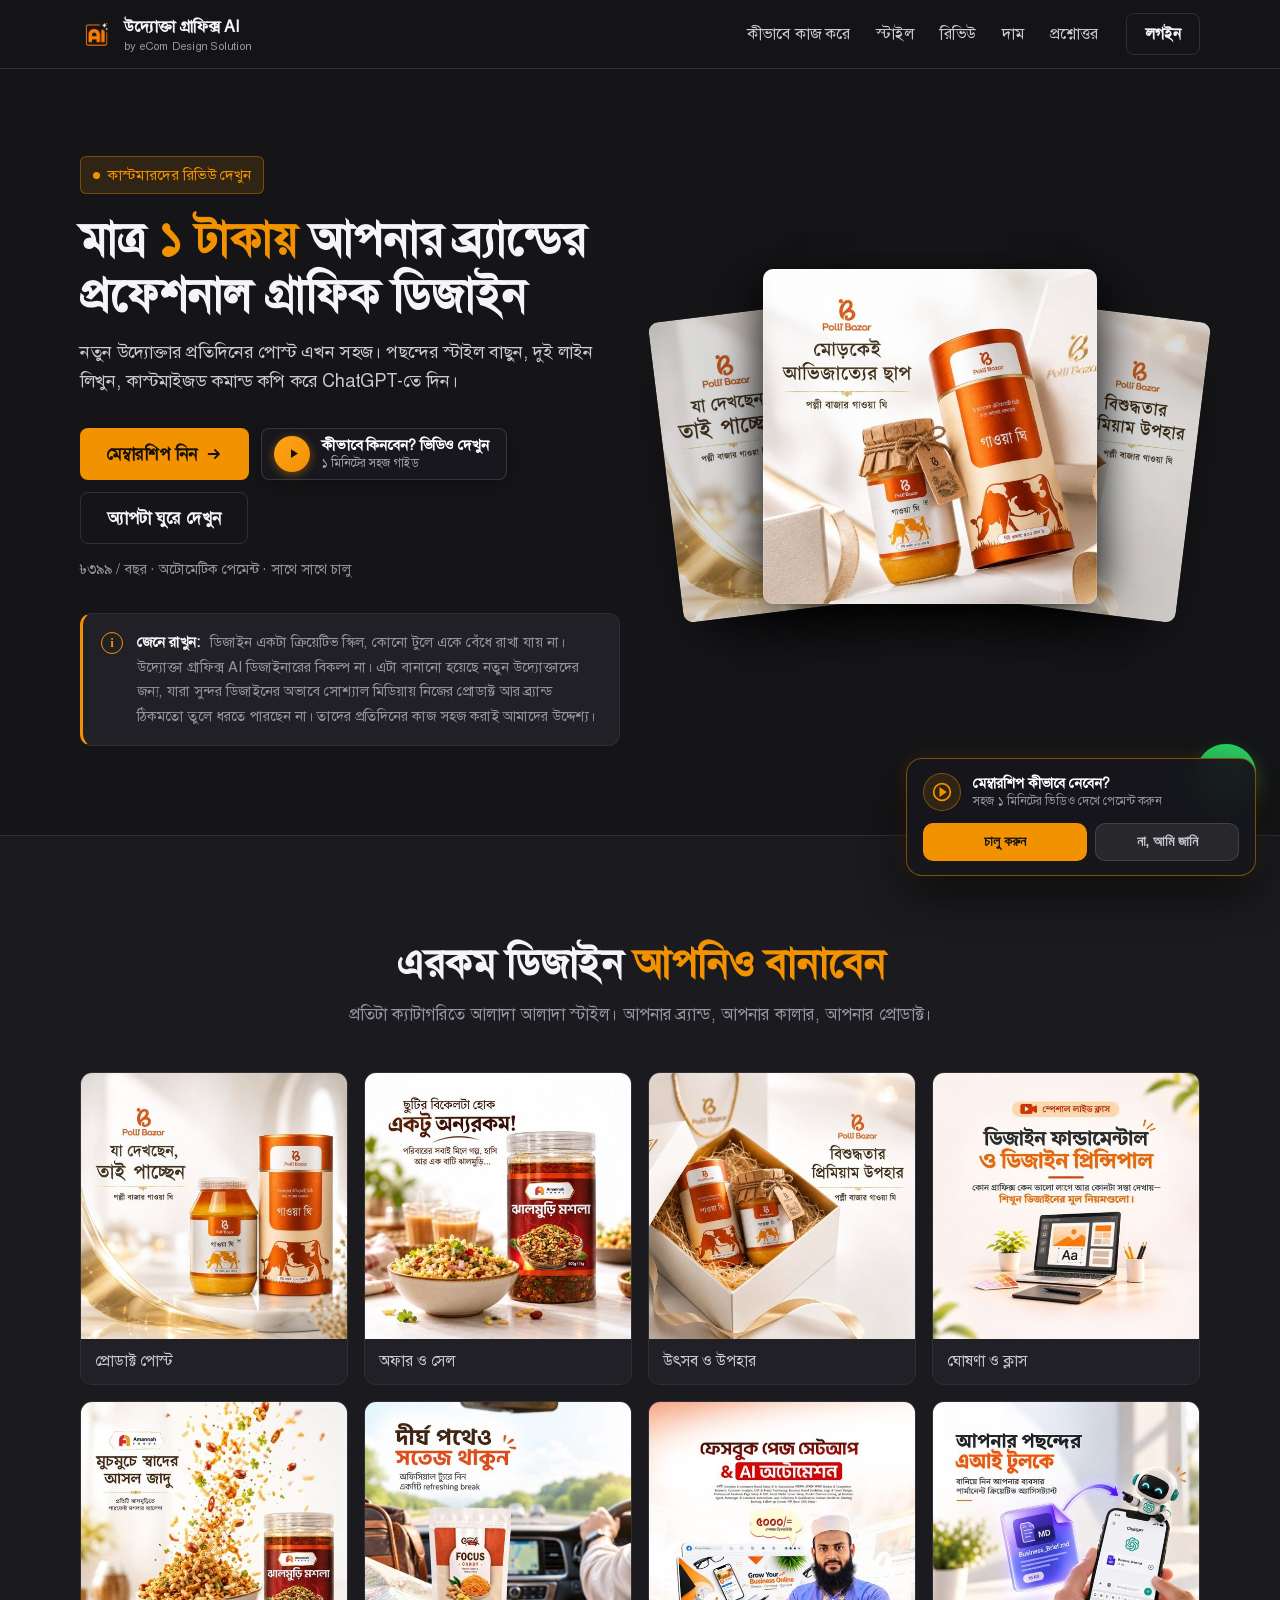
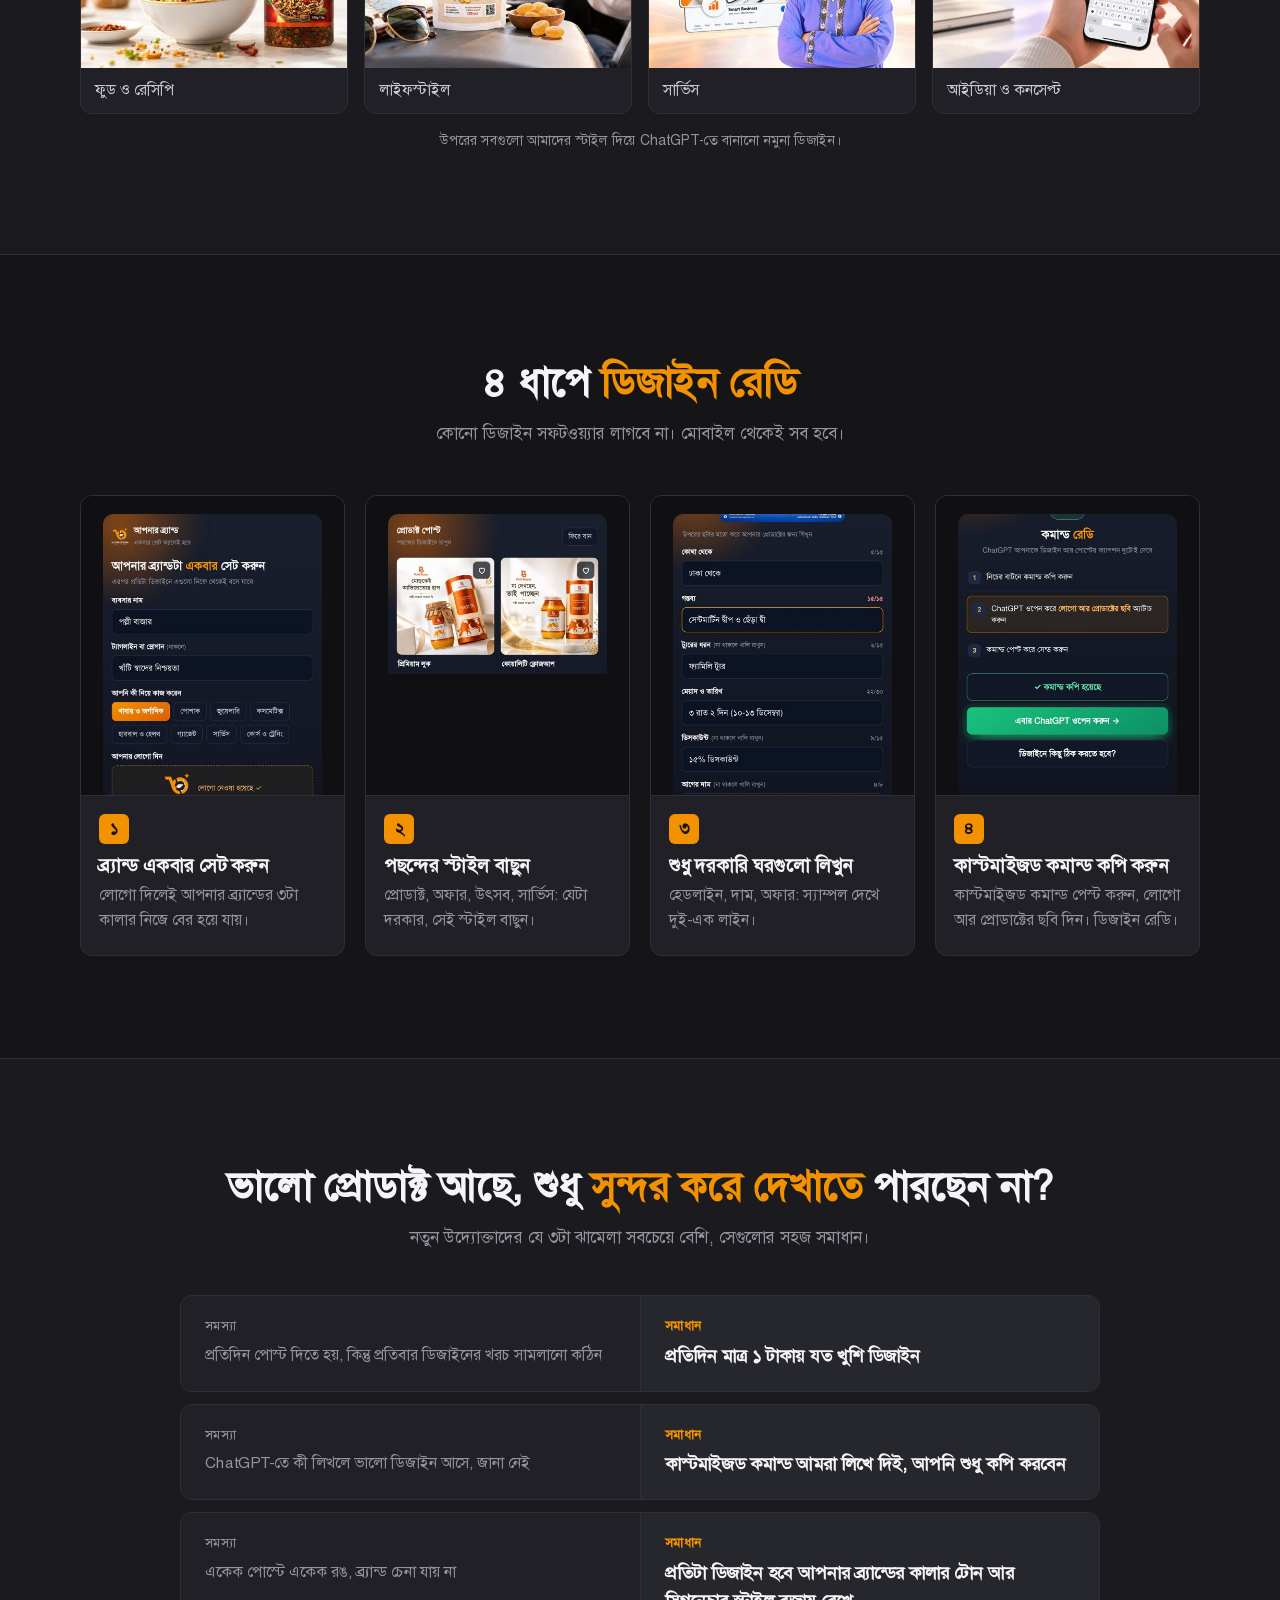
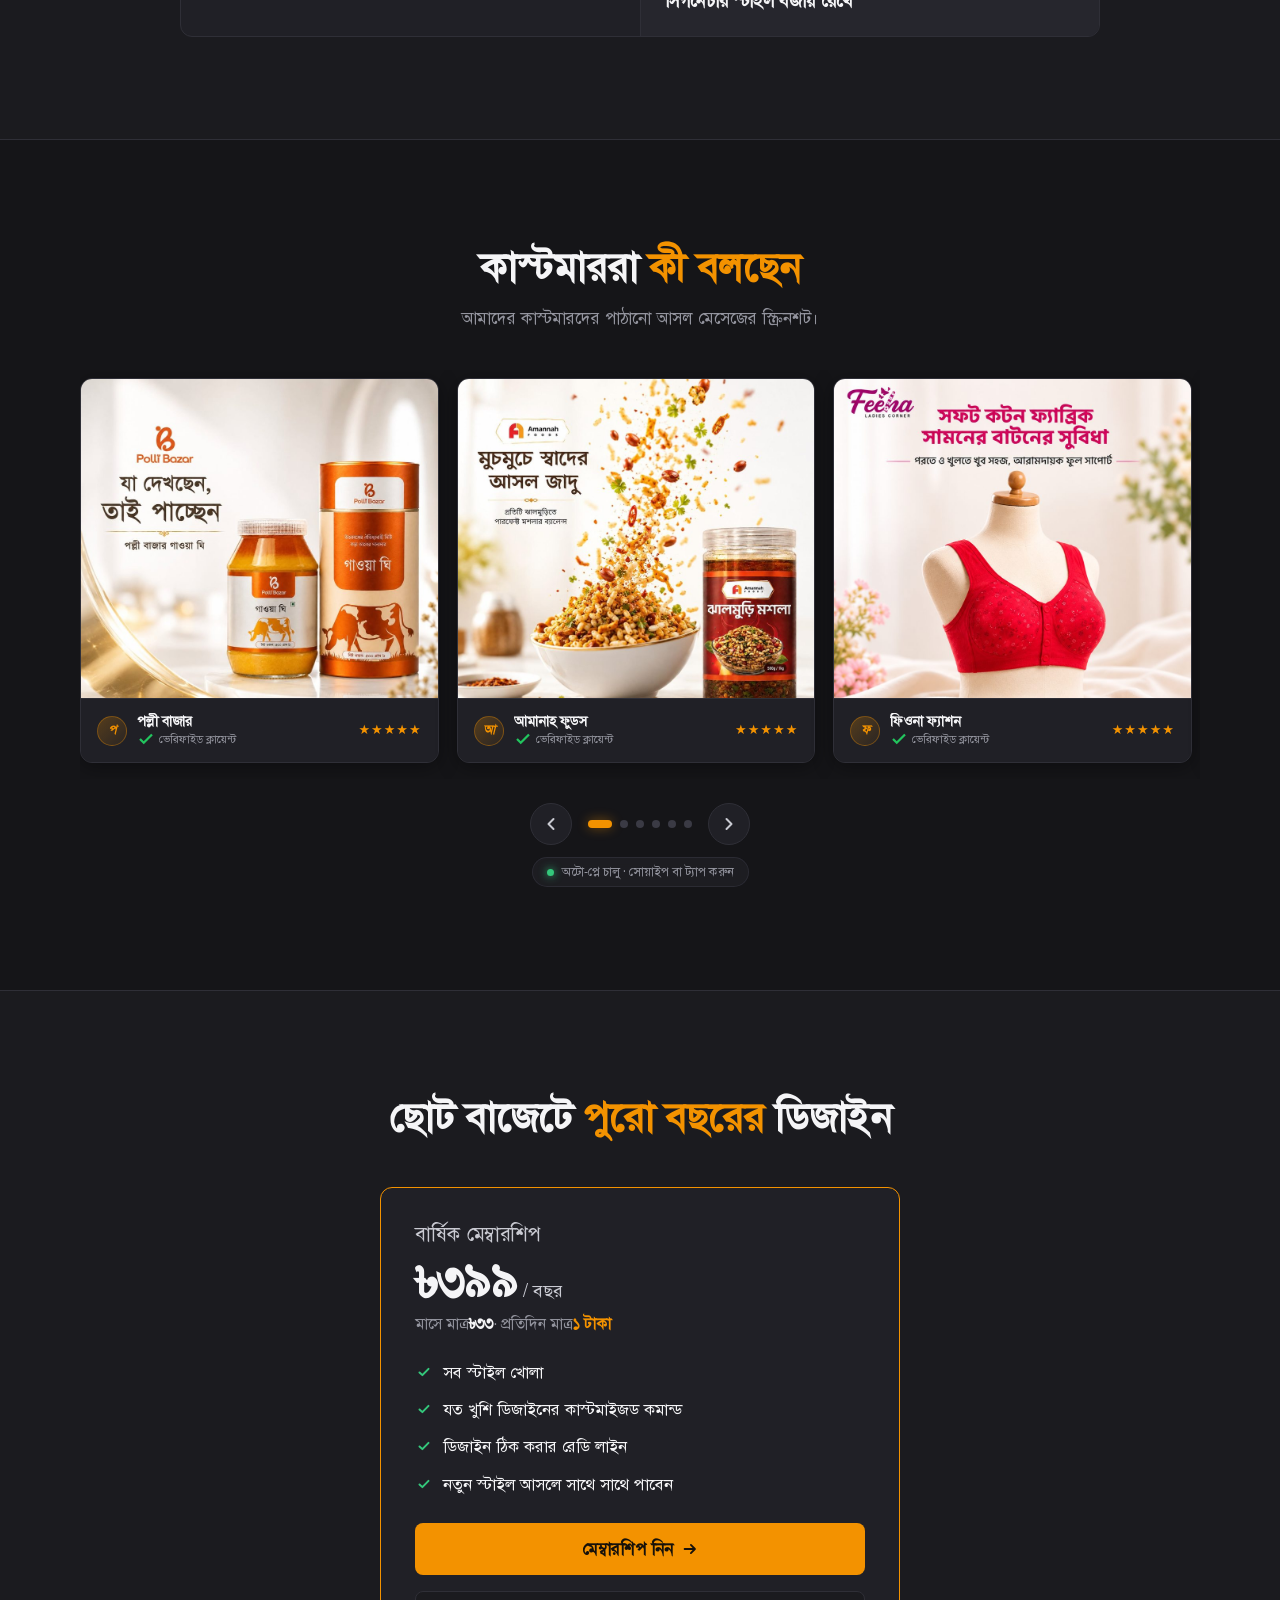
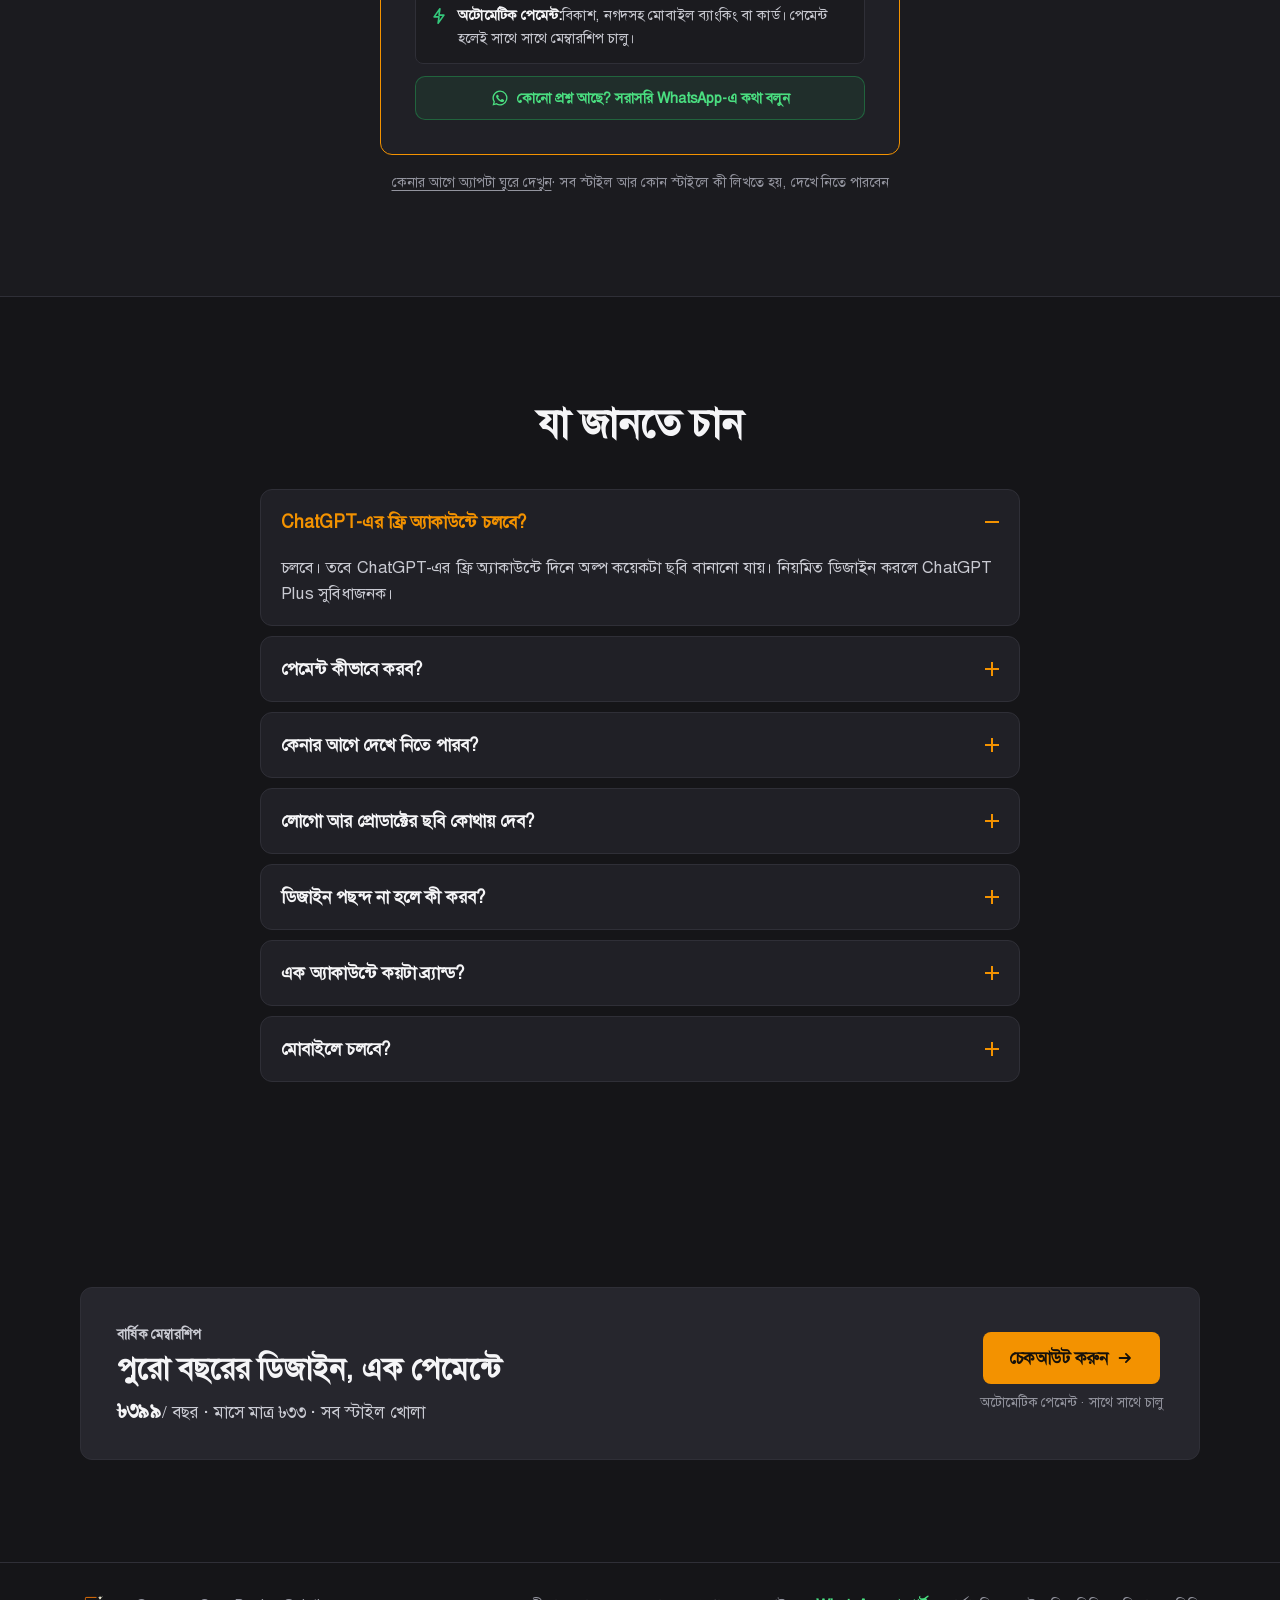
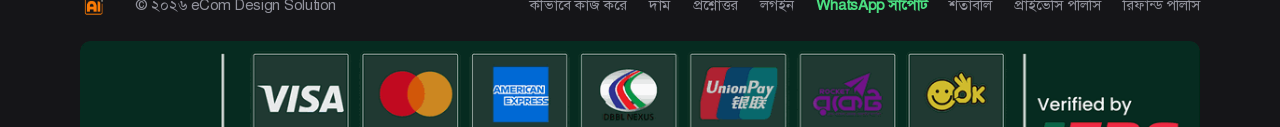
==== commit 9c09e93c: "feat(landing): add membership guide video modal, hero CTA, scroll prompt, and mobile responsive layo" ====
--- a/index.html
+++ b/index.html
@@ -11,7 +11,7 @@
 <link rel="manifest" href="manifest.json">
 <link rel="apple-touch-icon" href="images/icon-192.png">
 <link rel="icon" type="image/png" href="images/logos/logo.png">
-<link rel="stylesheet" href="css/index.css">
+<link rel="stylesheet" href="css/index.css?v=2.3">
 </head>
 <body class="notranslate" translate="no">
 <!-- ১. হেডার ও নেভিগেশন বার -->
@@ -27,7 +27,7 @@
 <a class="badge" href="#reviews"><i></i><span data-lp="L352c7e19">কাস্টমারদের রিভিউ দেখুন</span></a>
 <h1 data-lp="L9a6b7ddb">মাত্র <em>১ টাকায়</em> আপনার ব্র্যান্ডের<br class="db"/> প্রফেশনাল গ্রাফিক ডিজাইন</h1>
 <p class="sub" data-lp="L77fd1d32">নতুন উদ্যোক্তার প্রতিদিনের পোস্ট এখন সহজ। পছন্দের স্টাইল বাছুন, দুই লাইন লিখুন, কাস্টমাইজড কমান্ড কপি করে ChatGPT-তে দিন।</p>
-<div class="cta"><a class="btn pri" href="#price"><span data-lp="Lbc82fc73">মেম্বারশিপ নিন</span><svg aria-hidden="true" viewbox="0 0 20 20"><path d="M4 10h11m-4-4.5L15.5 10 11 14.5" fill="none" stroke="currentColor" stroke-linecap="round" stroke-linejoin="round" stroke-width="2"></path></svg></a><a class="btn gh" data-lp="L3caca433" href="/app/home">অ্যাপটা ঘুরে দেখুন</a></div>
+<div class="cta"><a class="btn pri" href="#price"><span data-lp="Lbc82fc73">মেম্বারশিপ নিন</span><svg aria-hidden="true" viewbox="0 0 20 20"><path d="M4 10h11m-4-4.5L15.5 10 11 14.5" fill="none" stroke="currentColor" stroke-linecap="round" stroke-linejoin="round" stroke-width="2"></path></svg></a><button type="button" class="btn-guide-hero" id="heroGuideBtn" aria-label="কীভাবে কিনবেন? ভিডিও দেখুন"><span class="bgh-play" aria-hidden="true"><svg viewBox="0 0 24 24"><path d="M8 5v14l11-7z" fill="currentColor"/></svg></span><span class="bgh-text"><b class="bgh-title">কীভাবে কিনবেন? ভিডিও দেখুন</b><small class="bgh-sub">১ মিনিটের সহজ গাইড</small></span></button><a class="btn gh dsk-only-gh" data-lp="L3caca433" href="/app/home">অ্যাপটা ঘুরে দেখুন</a></div>
 <p class="pnote" data-lp="L1dfa3d6a">৳৩৯৯ / বছর · অটোমেটিক পেমেন্ট · সাথে সাথে চালু</p>
 <aside aria-label="জেনে রাখুন" class="notice dsk"><span aria-hidden="true" class="ni">i</span><p><b data-lp="Lfc6a358a">জেনে রাখুন:</b> <span data-lp="L363a0682">ডিজাইন একটা ক্রিয়েটিভ স্কিল, কোনো টুলে একে বেঁধে রাখা যায় না। উদ্যোক্তা গ্রাফিক্স AI ডিজাইনারের বিকল্প না। এটা বানানো হয়েছে নতুন উদ্যোক্তাদের জন্য, যারা সুন্দর ডিজাইনের অভাবে সোশ্যাল মিডিয়ায় নিজের প্রোডাক্ট আর ব্র্যান্ড ঠিকমতো তুলে ধরতে পারছেন না। তাদের প্রতিদিনের কাজ সহজ করাই আমাদের উদ্দেশ্য।</span></p></aside>
 </div>
@@ -112,8 +112,46 @@
 </div>
 <div class="wrap epsf"><picture><source media="(min-width:900px)" srcset="images/eps-footer-desktop.png"/><img alt="Pay with Visa, Mastercard, bKash, Nagad, Rocket and more, verified by EPS" loading="lazy" src="images/eps-footer-mobile.png"/></picture></div></footer>
 <a aria-label="WhatsApp-এ মেসেজ করুন" class="wa" data-lph="L2cf496e7" href="https://wa.me/8801978376462" rel="noopener" target="_blank" title="WhatsApp-এ সরাসরি কথা বলুন"><svg aria-hidden="true" viewbox="0 0 24 24"><path d="M12 2a10 10 0 00-8.6 15.1L2 22l5-1.3A10 10 0 1012 2zm0 18.2a8.2 8.2 0 01-4.2-1.2l-.3-.2-3 .8.8-2.9-.2-.3A8.2 8.2 0 1112 20.2zm4.5-6.1c-.2-.1-1.5-.7-1.7-.8s-.4-.1-.6.1-.7.8-.8 1-.3.2-.5.1a6.7 6.7 0 01-3.3-2.9c-.3-.4.3-.4.7-1.4.1-.2 0-.3 0-.4l-.8-1.8c-.2-.5-.4-.4-.6-.4h-.5a1 1 0 00-.7.3 3 3 0 00-.9 2.2 5.2 5.2 0 001.1 2.7 11.8 11.8 0 004.5 4c1.7.7 2.3.8 3.2.6a2.7 2.7 0 001.7-1.2 2.2 2.2 0 00.2-1.2c-.1-.1-.3-.2-.5-.3z" fill="currentColor"></path></svg><span>WhatsApp সাপোর্ট</span></a>
+<!-- মেম্বারশিপ গাইড ভিডিও মডাল (Shorts / Reels 9:16 Style) -->
+<div class="guide-modal-backdrop" id="guideModal" hidden aria-hidden="true" role="dialog" aria-modal="true" aria-label="মেম্বারশিপ নেওয়ার নিয়ম">
+  <div class="guide-modal-wrap">
+    <button type="button" class="guide-modal-close-floating" id="guideModalClose" aria-label="বন্ধ করুন">
+      <svg viewBox="0 0 24 24" width="20" height="20" stroke="currentColor" stroke-width="2.5" fill="none" stroke-linecap="round" stroke-linejoin="round"><line x1="18" y1="6" x2="6" y2="18"></line><line x1="6" y1="6" x2="18" y2="18"></line></svg>
+    </button>
+    <div class="guide-video-box" id="guideVideoBox">
+      <div class="guide-video-placeholder" id="guideVideoPlaceholder">
+        <div class="gvp-play"><svg viewBox="0 0 24 24"><path d="M8 5v14l11-7z" fill="currentColor"/></svg></div>
+        <p>Shorts ভিডিও (৯:১৬)<br><small>ভিডিও লোড হচ্ছে…</small></p>
+      </div>
+    </div>
+    <div class="guide-modal-bottom">
+      <a class="btn pri guide-cta-btn" href="#price" id="guideModalCta">
+        <span>মেম্বারশিপ নিন</span>
+        <svg aria-hidden="true" viewBox="0 0 20 20"><path d="M4 10h11m-4-4.5L15.5 10 11 14.5" fill="none" stroke="currentColor" stroke-linecap="round" stroke-linejoin="round" stroke-width="2"></path></svg>
+      </a>
+    </div>
+  </div>
+</div>
+
+<!-- স্ক্রল প্রম্পট কার্ড (Scroll Notification Prompt) -->
+<div class="guide-scroll-prompt" id="guideScrollPrompt" hidden aria-hidden="true">
+  <div class="gsp-content">
+    <div class="gsp-icon" aria-hidden="true">
+      <svg viewBox="0 0 24 24" fill="none" stroke="currentColor" stroke-width="2"><circle cx="12" cy="12" r="10"></circle><polygon points="10 8 16 12 10 16 10 8" fill="currentColor"></polygon></svg>
+    </div>
+    <div class="gsp-text">
+      <b class="gsp-title">মেম্বারশিপ কীভাবে নেবেন?</b>
+      <span class="gsp-sub">সহজ ১ মিনিটের ভিডিও দেখে পেমেন্ট করুন</span>
+    </div>
+  </div>
+  <div class="gsp-actions">
+    <button type="button" class="gsp-btn play" id="gspPlayBtn">চালু করুন</button>
+    <button type="button" class="gsp-btn dismiss" id="gspDismissBtn">না, আমি জানি</button>
+  </div>
+</div>
+
 <!-- ১১. স্ক্রিপ্ট: লাইভ কনটেন্ট সিঙ্ক -->
-<script src="js/index.js"></script>
+<script src="js/index.js?v=2.3"></script>
 <!-- ১২. আলাপ AI লাইভ চ্যাট উইজেট -->
 <script src="https://alap-prod.sgp1.cdn.digitaloceanspaces.com/chat/widget-loader.js" data-client-id="cfe62d3e-db63-47bd-aceb-75b569d2c592" async></script>
 </body>
--- a/css/index.css
+++ b/css/index.css
@@ -216,7 +216,7 @@
 .fin .ip.f{border-color:var(--or)}
 .farr{position:relative;z-index:7;width:40px;height:40px;margin:10px auto 6px;border-radius:50%;background:var(--card);border:1px solid var(--line);display:grid;place-items:center;color:var(--or);transform:rotate(90deg)}
 .farr svg{width:20px;height:20px}
-.stack{position:relative;width:100%;aspect-ratio:1/.8;margin-top:0}
+.stack{position:relative;width:100%;aspect-ratio:1/.8;min-height:250px;margin-top:0}
 .stack img{position:absolute;aspect-ratio:1/1;object-fit:cover;border-radius:10px;border:0;outline:1px solid rgba(255,255,255,.14);outline-offset:-1px;box-shadow:0 28px 56px -24px rgba(0,0,0,.95)}
 .stack .bk{width:50%;filter:brightness(.42) saturate(.6)}
 .stack .b1{left:2%;top:8%;transform:rotate(-16deg)}
@@ -275,15 +275,16 @@
   .hero .sub{font-size:15.5px;color:var(--mut)}
   .db{display:none}
   .cta{margin-top:22px;gap:10px}
-  .cta .btn{flex:1 1 100%;height:48px;font-size:16px;white-space:nowrap}
+  .cta .btn, .cta .btn-guide-hero{flex:1 1 100%;width:100%;height:50px;font-size:16px;white-space:nowrap}
+  .dsk-only-gh{display:none!important}
   .pnote{text-align:center;width:100%;font-size:13.5px}
   .dsk{display:none}
   .mob{display:flex;margin-top:22px;width:100%}
   .notice{padding:16px;border-radius:12px;gap:12px}
   .notice p{font-size:14px;line-height:1.65}
 
-  .vis{order:-1}
-  .vis .flow{max-width:min(340px,90vw);margin:0 auto}
+  .vis{order:3;display:flex;width:100%;justify-content:center;margin-top:24px;position:relative;z-index:2}
+  .vis .flow{width:100%;max-width:min(340px,90vw);margin:0 auto;position:relative}
   .phone{width:min(240px,64%)}
   .fl{width:92px}
   .fl span{font-size:10.5px;white-space:nowrap;left:5px;bottom:5px;padding:1px 6px}
@@ -410,3 +411,384 @@
 :disabled, [disabled], .btn.off, .btn:disabled {
   cursor: not-allowed !important;
 }
+
+/* --- ১৪. মেম্বারশিপ গাইড ভিডিও বাটন (হিরো সেকশন) --- */
+.btn-guide-hero {
+  display: inline-flex;
+  align-items: center;
+  gap: 12px;
+  height: 52px;
+  padding: 6px 18px 6px 12px;
+  border-radius: var(--r-btn, 12px);
+  background: rgba(24, 24, 30, 0.88);
+  border: 1.5px solid rgba(255, 255, 255, 0.14);
+  color: #fff;
+  text-decoration: none;
+  cursor: pointer;
+  transition: transform .18s cubic-bezier(0.16, 1, 0.3, 1), border-color .18s ease, background .18s ease, box-shadow .18s ease;
+  user-select: none;
+  text-align: left;
+  font-family: var(--f, system-ui, -apple-system, sans-serif);
+  -webkit-font-smoothing: antialiased;
+  -moz-osx-font-smoothing: grayscale;
+  box-shadow: 0 4px 14px rgba(0, 0, 0, 0.25);
+}
+@media (hover: hover) {
+  .btn-guide-hero:hover {
+    border-color: var(--or, #f39200);
+    background: rgba(34, 34, 42, 0.96);
+    transform: translateY(-2px);
+    box-shadow: 0 8px 24px -4px rgba(0, 0, 0, 0.5), 0 0 16px rgba(243, 146, 0, 0.22);
+  }
+}
+.btn-guide-hero:active {
+  transform: translateY(0) scale(0.98);
+}
+.bgh-play {
+  width: 36px;
+  height: 36px;
+  border-radius: 50%;
+  background: linear-gradient(135deg, #ffa21a 0%, #f39200 100%);
+  color: #14110b;
+  display: flex;
+  align-items: center;
+  justify-content: center;
+  flex-shrink: 0;
+  box-shadow: 0 2px 10px rgba(243, 146, 0, 0.45);
+  transition: transform .2s ease;
+}
+.btn-guide-hero:hover .bgh-play {
+  transform: scale(1.08);
+}
+.bgh-play svg {
+  width: 15px;
+  height: 15px;
+  margin-left: 2px;
+}
+.bgh-text {
+  display: flex;
+  flex-direction: column;
+  line-height: 1.25;
+}
+.bgh-title {
+  font-size: 15px;
+  font-weight: 700;
+  color: #ffffff;
+  letter-spacing: -0.15px;
+  font-family: var(--f, system-ui, sans-serif);
+}
+.bgh-sub {
+  font-size: 12px;
+  color: #a2a2b0;
+  font-weight: 500;
+  font-family: var(--f, system-ui, sans-serif);
+  margin-top: 1px;
+}
+
+/* --- ১৫. মেম্বারশিপ গাইড ভিডিও মডাল (Shorts/Reels 9:16 Style) --- */
+body.guide-modal-open {
+  overflow: hidden !important;
+  touch-action: none;
+}
+body.guide-modal-open .alapai-chat-button,
+body.guide-modal-open alapai-chat,
+body.guide-modal-open [class*="alapai"],
+body.guide-modal-open .wa {
+  display: none !important;
+  opacity: 0 !important;
+  pointer-events: none !important;
+  visibility: hidden !important;
+}
+
+.guide-modal-backdrop {
+  position: fixed;
+  inset: 0;
+  z-index: 2147483647;
+  background: rgba(10, 10, 13, 0.96);
+  backdrop-filter: blur(14px);
+  -webkit-backdrop-filter: blur(14px);
+  display: flex;
+  align-items: center;
+  justify-content: center;
+  padding: 16px;
+  opacity: 0;
+  pointer-events: none;
+  transition: opacity .25s ease;
+}
+.guide-modal-backdrop.active {
+  opacity: 1;
+  pointer-events: auto;
+}
+.guide-modal-wrap {
+  position: relative;
+  width: 100%;
+  max-width: 380px;
+  height: min(680px, 92vh);
+  background: #000;
+  border: 1px solid rgba(255, 255, 255, 0.12);
+  border-radius: 20px;
+  box-shadow: 0 24px 60px rgba(0, 0, 0, 0.85);
+  display: flex;
+  flex-direction: column;
+  overflow: hidden;
+  transform: scale(0.94);
+  transition: transform .25s cubic-bezier(0.16, 1, 0.3, 1);
+}
+.guide-modal-backdrop.active .guide-modal-wrap {
+  transform: scale(1);
+}
+
+/* ফ্লোটিং ক্লোজ বাটন (Floating Close Button - Over Video) */
+.guide-modal-close-floating {
+  position: absolute;
+  top: 14px;
+  right: 14px;
+  z-index: 30;
+  width: 38px;
+  height: 38px;
+  border-radius: 50%;
+  background: rgba(15, 15, 20, 0.75);
+  backdrop-filter: blur(8px);
+  -webkit-backdrop-filter: blur(8px);
+  border: 1px solid rgba(255, 255, 255, 0.2);
+  color: #fff;
+  display: flex;
+  align-items: center;
+  justify-content: center;
+  cursor: pointer;
+  transition: background .18s, transform .18s, color .18s;
+  box-shadow: 0 4px 14px rgba(0, 0, 0, 0.5);
+}
+.guide-modal-close-floating:hover {
+  background: var(--or, #f39200);
+  border-color: var(--or, #f39200);
+  color: #141418;
+  transform: scale(1.08);
+}
+
+.guide-video-box {
+  position: absolute;
+  inset: 0;
+  width: 100%;
+  height: 100%;
+  background: #000;
+  display: flex;
+  align-items: center;
+  justify-content: center;
+  overflow: hidden;
+  z-index: 1;
+}
+.guide-video-box iframe {
+  width: 100%;
+  height: 100%;
+  border: 0;
+}
+.guide-video-box video {
+  width: 100%;
+  height: 100%;
+  object-fit: cover;
+  background: #000;
+}
+.guide-video-placeholder {
+  display: flex;
+  flex-direction: column;
+  align-items: center;
+  justify-content: center;
+  text-align: center;
+  color: #fff;
+  padding: 24px;
+  gap: 12px;
+  font-family: var(--f, system-ui, sans-serif);
+}
+.gvp-play {
+  width: 60px;
+  height: 60px;
+  border-radius: 50%;
+  background: var(--or, #f39200);
+  color: #141418;
+  display: flex;
+  align-items: center;
+  justify-content: center;
+  box-shadow: 0 4px 20px rgba(243, 146, 0, 0.5);
+}
+.gvp-play svg {
+  width: 24px;
+  height: 24px;
+  margin-left: 3px;
+}
+
+/* ফ্লোটিং বটম অ্যাকশন (Floating Bottom CTA - Over Video with Gradient) */
+.guide-modal-bottom {
+  position: absolute;
+  bottom: 0;
+  left: 0;
+  right: 0;
+  z-index: 30;
+  padding: 24px 16px;
+  padding-bottom: calc(14px + env(safe-area-inset-bottom, 0px));
+  background: linear-gradient(to top, rgba(10, 10, 14, 0.95) 0%, rgba(10, 10, 14, 0.65) 60%, transparent 100%);
+  display: flex;
+  flex-direction: column;
+  gap: 6px;
+  pointer-events: none;
+}
+.guide-modal-bottom .guide-cta-btn,
+.guide-modal-bottom .guide-modal-hint {
+  pointer-events: auto;
+}
+.guide-modal-bottom .guide-cta-btn {
+  width: 100%;
+  height: 48px;
+  border-radius: 12px;
+  font-weight: 700;
+  font-size: 16px;
+  box-shadow: 0 8px 24px rgba(243, 146, 0, 0.45);
+}
+.guide-modal-hint {
+  text-align: center;
+  font-size: 11.5px;
+  color: rgba(255, 255, 255, 0.7);
+  text-shadow: 0 1px 3px rgba(0,0,0,0.8);
+}
+
+@media (max-width: 768px) {
+  .guide-modal-backdrop {
+    padding: 0;
+  }
+  .guide-modal-wrap {
+    max-width: 100vw;
+    width: 100vw;
+    height: 100dvh;
+    max-height: 100dvh;
+    border-radius: 0;
+    border: 0;
+  }
+  .guide-modal-close-floating {
+    top: max(16px, env(safe-area-inset-top, 16px));
+    right: 16px;
+    width: 40px;
+    height: 40px;
+    z-index: 60;
+  }
+  .guide-modal-bottom {
+    padding-bottom: max(20px, env(safe-area-inset-bottom, 20px));
+  }
+}
+@media (min-width: 641px) {
+  .mob-only {
+    display: none !important;
+  }
+}
+
+/* --- ১৬. স্ক্রল প্রম্পট ফ্লোটিং কার্ড (Scroll Prompt Card) --- */
+.guide-scroll-prompt {
+  position: fixed;
+  bottom: 24px;
+  right: 24px;
+  z-index: 2147483640;
+  width: calc(100% - 32px);
+  max-width: 350px;
+  background: rgba(22, 22, 28, 0.96);
+  backdrop-filter: blur(14px);
+  -webkit-backdrop-filter: blur(14px);
+  border: 1.5px solid rgba(243, 146, 0, 0.45);
+  border-radius: 16px;
+  box-shadow: 0 16px 40px rgba(0, 0, 0, 0.65), 0 0 20px rgba(243, 146, 0, 0.15);
+  padding: 14px 16px;
+  display: flex;
+  flex-direction: column;
+  gap: 12px;
+  transform: translateY(120%);
+  opacity: 0;
+  pointer-events: none;
+  transition: transform .35s cubic-bezier(0.16, 1, 0.3, 1), opacity .3s ease;
+}
+.guide-scroll-prompt.show {
+  transform: translateY(0);
+  opacity: 1;
+  pointer-events: auto;
+}
+.gsp-content {
+  display: flex;
+  align-items: center;
+  gap: 12px;
+}
+.gsp-icon {
+  width: 38px;
+  height: 38px;
+  border-radius: 50%;
+  background: var(--orT, rgba(243, 146, 0, 0.15));
+  border: 1px solid rgba(243, 146, 0, 0.4);
+  color: var(--or, #f39200);
+  display: flex;
+  align-items: center;
+  justify-content: center;
+  flex-shrink: 0;
+}
+.gsp-icon svg {
+  width: 20px;
+  height: 20px;
+}
+.gsp-text {
+  display: flex;
+  flex-direction: column;
+  min-width: 0;
+}
+.gsp-title {
+  font-size: 14px;
+  font-weight: 700;
+  color: #fff;
+  line-height: 1.3;
+}
+.gsp-sub {
+  font-size: 12px;
+  color: var(--mut, #8e8e99);
+  line-height: 1.3;
+  margin-top: 2px;
+}
+.gsp-actions {
+  display: flex;
+  gap: 8px;
+}
+.gsp-btn {
+  height: 38px;
+  padding: 0 14px;
+  border-radius: 10px;
+  font-size: 13.5px;
+  font-weight: 600;
+  border: 0;
+  cursor: pointer;
+  display: inline-flex;
+  align-items: center;
+  justify-content: center;
+  transition: background .15s, transform .15s;
+}
+.gsp-btn.play {
+  flex: 1.2;
+  background: var(--or, #f39200);
+  color: #141418;
+}
+.gsp-btn.play:hover {
+  background: #ffa21a;
+  transform: translateY(-1px);
+}
+.gsp-btn.dismiss {
+  flex: 1;
+  background: rgba(255, 255, 255, 0.08);
+  border: 1px solid rgba(255, 255, 255, 0.12);
+  color: #c5c5cf;
+}
+.gsp-btn.dismiss:hover {
+  background: rgba(255, 255, 255, 0.14);
+  color: #fff;
+}
+@media (max-width: 480px) {
+  .guide-scroll-prompt {
+    bottom: 20px;
+    right: 16px;
+    left: 16px;
+    width: auto;
+    max-width: none;
+    z-index: 2147483640;
+  }
+}
